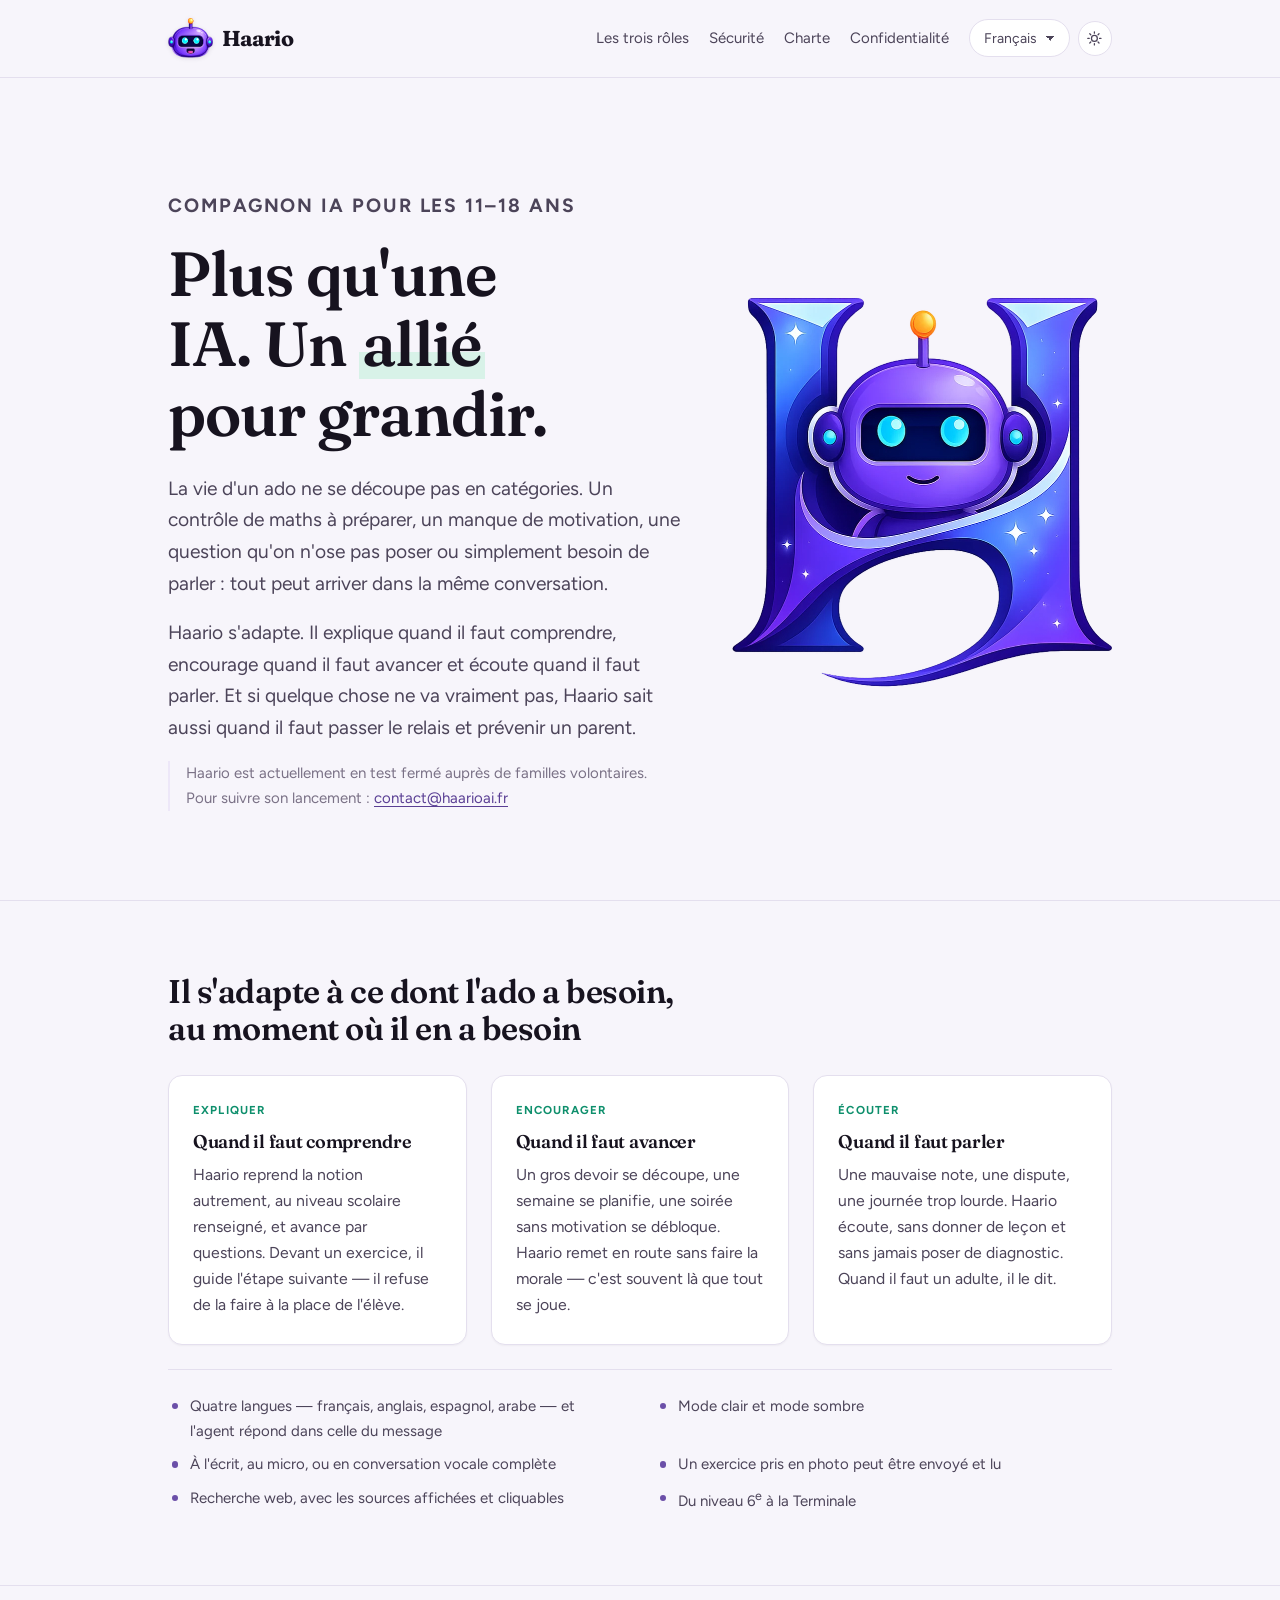
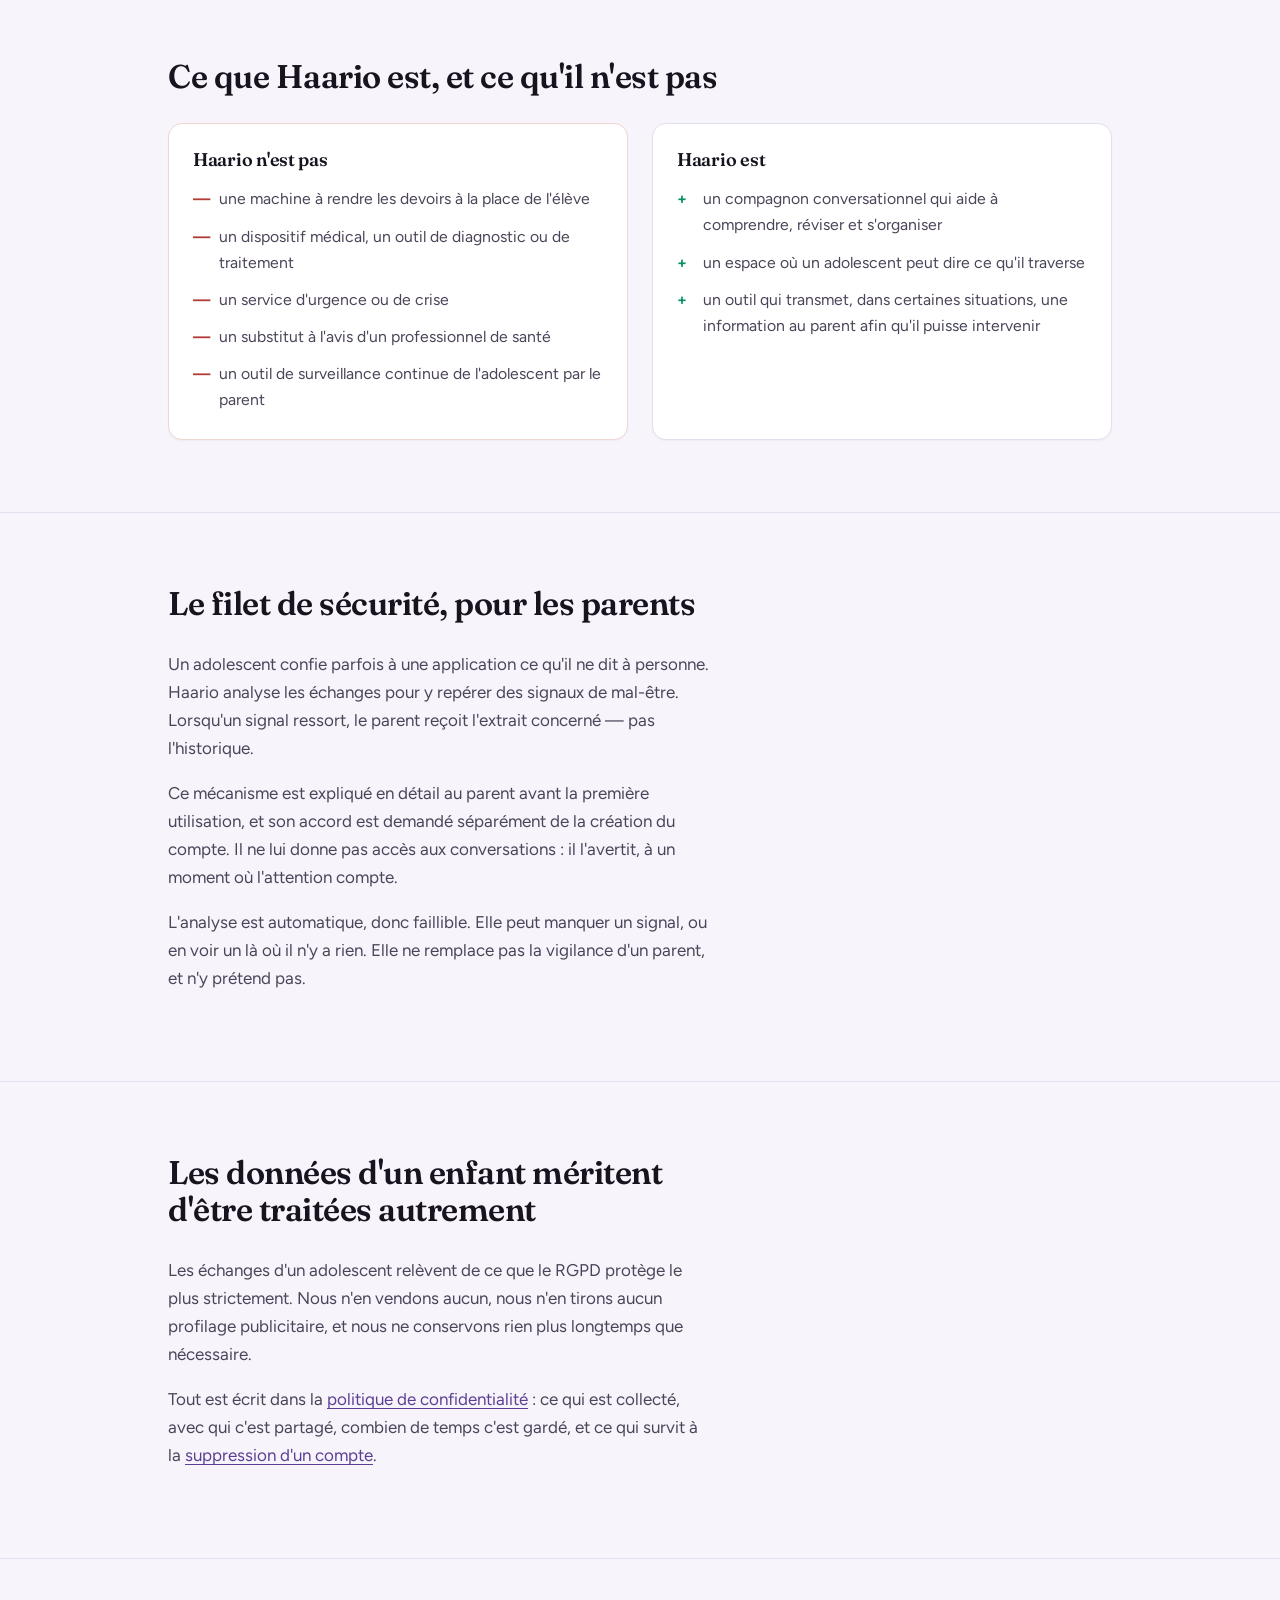
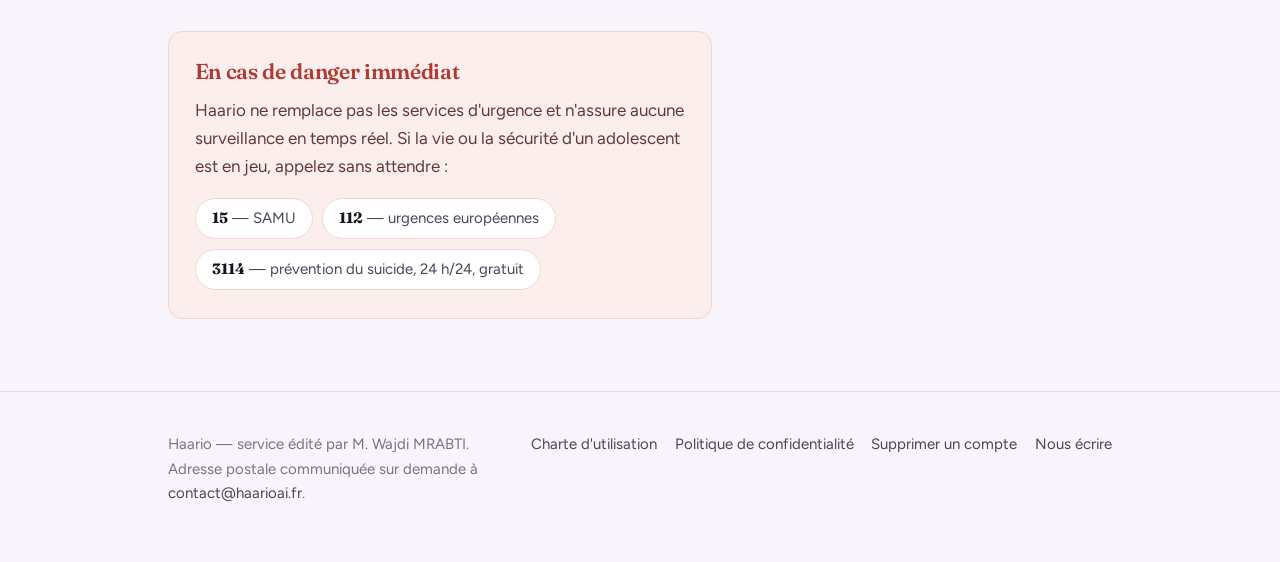
==== index.html @ c605cbdc "en-tete mobile : la marque et les reglages partagent une ligne A 320 px l'en-tete montait a 230 px d" ====
<!DOCTYPE html>
<html lang="fr" dir="ltr">
<head>
<meta charset="UTF-8">
<meta name="viewport" content="width=device-width, initial-scale=1">
<title>Haario — plus qu'une IA, un allié pour grandir</title>
<meta name="description" content="Haario est un compagnon IA pour les 11–18 ans. Il explique quand il faut comprendre, encourage quand il faut avancer, écoute quand il faut parler.">
<meta property="og:title" content="Haario — plus qu'une IA, un allié pour grandir">
<meta property="og:description" content="Compagnon IA pour les 11–18 ans. Il explique quand il faut comprendre, encourage quand il faut avancer, écoute quand il faut parler.">
<meta property="og:image" content="https://haarioai.com/images/haario-partage-1200x630.jpg">
<meta property="og:image:type" content="image/jpeg">
<meta property="og:image:width" content="1200">
<meta property="og:image:height" content="630">
<meta property="og:url" content="https://haarioai.com/">
<meta property="og:type" content="website">
<meta name="twitter:card" content="summary_large_image">
<meta name="theme-color" content="#F7F5FB" media="(prefers-color-scheme: light)">
<meta name="theme-color" content="#121019" media="(prefers-color-scheme: dark)">
<link rel="icon" href="/images/haario-tete-icone-64.png" sizes="64x64" type="image/png">
<link rel="icon" href="/images/haario-tete-icone-192.png" sizes="192x192" type="image/png">
<link rel="apple-touch-icon" href="/images/haario-tete-icone-180.png">
<link rel="preconnect" href="https://fonts.googleapis.com">
<link rel="preconnect" href="https://fonts.gstatic.com" crossorigin>
<link href="https://fonts.googleapis.com/css2?family=Fraunces:opsz,wght@9..144,400..700&family=Figtree:wght@400;500;700&family=Noto+Naskh+Arabic:wght@400;700&display=swap" rel="stylesheet">
<style>
/* Haario — feuille de style du site vitrine
   Thèmes clair / sombre, et sens de lecture LTR / RTL. */

:root {
  --encre:      #17131F;
  --encre-2:    #4C4459;
  --encre-3:    #7A7186;
  --violet:     #6B4FA8;
  --violet-sur: #5A3F94;
  --violet-pale:#EDE7F8;
  --menthe:     #0E8F6C;
  --menthe-pale:#D8F2E8;
  --brume:      #F7F5FB;
  --craie:      #FFFFFF;
  --alerte:     #B23A34;
  --alerte-pale:#FCEEEC;
  --alerte-bord:#F0D6D2;
  --alerte-texte:#5E3B38;
  --trait:      #E4DFEE;
  --ombre:      0 1px 2px rgba(23,19,31,.04);

  --mesure: 34rem;
  --large: 62rem;
  --r: 14px;

  color-scheme: light;
}

/* Le sombre s'applique soit par choix explicite, soit par réglage système
   tant que l'utilisateur n'a pas choisi le clair. */
:root[data-theme="sombre"] {
  --encre:      #EFEBF7;
  --encre-2:    #B6ADC8;
  --encre-3:    #8B819F;
  --violet:     #B79CE8;
  --violet-sur: #C9B4F2;
  --violet-pale:#2B2440;
  --menthe:     #4FD1A5;
  --menthe-pale:#1B3A31;
  --brume:      #121019;
  --craie:      #1B1726;
  --alerte:     #F0938B;
  --alerte-pale:#2E1E1D;
  --alerte-bord:#4A2E2C;
  --alerte-texte:#E8BDB8;
  --trait:      #2C2639;
  --ombre:      none;
  color-scheme: dark;
}

@media (prefers-color-scheme: dark) {
  :root:not([data-theme="clair"]):not([data-theme="sombre"]) {
    --encre:      #EFEBF7;
    --encre-2:    #B6ADC8;
    --encre-3:    #8B819F;
    --violet:     #B79CE8;
    --violet-sur: #C9B4F2;
    --violet-pale:#2B2440;
    --menthe:     #4FD1A5;
    --menthe-pale:#1B3A31;
    --brume:      #121019;
    --craie:      #1B1726;
    --alerte:     #F0938B;
    --alerte-pale:#2E1E1D;
    --alerte-bord:#4A2E2C;
    --alerte-texte:#E8BDB8;
    --trait:      #2C2639;
    --ombre:      none;
    color-scheme: dark;
  }
}

*, *::before, *::after { box-sizing: border-box; }
html { -webkit-text-size-adjust: 100%; }

body {
  margin: 0;
  background: var(--brume);
  color: var(--encre);
  font-family: "Figtree", system-ui, -apple-system, "Segoe UI", sans-serif;
  font-size: 1.0625rem;
  line-height: 1.65;
  font-synthesis-weight: none;
  transition: background-color .2s ease, color .2s ease;
}

/* L'arabe a besoin d'une famille qui le dessine correctement et d'un
   interlignage un peu plus généreux : les diacritiques manquent d'air. */
html[lang="ar"] body {
  font-family: "Noto Naskh Arabic", "Segoe UI", Tahoma, sans-serif;
  line-height: 1.9;
}
html[lang="ar"] h1, html[lang="ar"] h2, html[lang="ar"] h3, html[lang="ar"] .marque {
  font-family: "Noto Naskh Arabic", Georgia, serif;
  font-variation-settings: normal;
  letter-spacing: 0;
  line-height: 1.5;
}

h1, h2, h3 {
  font-family: "Fraunces", Georgia, "Times New Roman", serif;
  font-variation-settings: "SOFT" 20, "WONK" 1, "opsz" 40;
  font-weight: 600;
  line-height: 1.12;
  letter-spacing: -0.015em;
  color: var(--encre);
  text-wrap: balance;
}

a { color: var(--violet-sur); text-underline-offset: 3px; text-decoration-thickness: 1px; }
a:hover { color: var(--encre); }

:focus-visible { outline: 2.5px solid var(--violet); outline-offset: 3px; border-radius: 4px; }

/* ---------- ossature ---------- */

.enveloppe { width: 100%; max-width: var(--large); margin-inline: auto; padding-inline: 1.5rem; }
.colonne { max-width: var(--mesure); }

.saut-contenu { position: absolute; inset-inline-start: -9999px; background: var(--craie); padding: .75rem 1rem; border-radius: 8px; }
.saut-contenu:focus { inset-inline-start: 1rem; top: 1rem; z-index: 50; }

/* ---------- en-tête ---------- */

.tete { padding-block: 1.15rem; border-bottom: 1px solid var(--trait); background: var(--brume); }
.tete .enveloppe { display: flex; align-items: center; justify-content: space-between; gap: 1rem; flex-wrap: wrap; }

.marque {
  font-family: "Fraunces", serif;
  font-variation-settings: "SOFT" 40, "WONK" 1, "opsz" 20;
  font-weight: 700; font-size: 1.35rem; letter-spacing: -0.02em;
  color: var(--encre); text-decoration: none;
  display: inline-flex; align-items: baseline; gap: .45rem;
}
.marque { gap: .55rem; align-items: center; }
.marque img {
  /* Le fichier est recadré au ras du dessin : la hauteur déclarée ici est
     donc celle du robot réellement visible, plus celle d'une boîte à moitié
     vide. Le rapport n'est plus carré, la largeur suit les attributs. */
  height: 2.5rem; width: auto;
  display: block; flex: none;
  /* Le robot est dessine sur fond clair : en mode sombre, un halo tres
     leger l'empeche de flotter dans le vide. */
  filter: drop-shadow(0 1px 2px rgba(23,19,31,.12));
}
:root[data-theme="sombre"] .marque img { filter: drop-shadow(0 0 6px rgba(183,156,232,.35)); }
@media (prefers-color-scheme: dark) {
  :root:not([data-theme="clair"]):not([data-theme="sombre"]) .marque img {
    filter: drop-shadow(0 0 6px rgba(183,156,232,.35));
  }
}

.barre { display: flex; align-items: center; gap: 1.25rem; flex-wrap: wrap; }
.nav { display: flex; gap: 1.25rem; font-size: .9375rem; flex-wrap: wrap; }
.nav a { color: var(--encre-2); text-decoration: none; }
.nav a:hover, .nav a[aria-current="page"] { color: var(--violet-sur); text-decoration: underline; }

/* Sur petit écran, l'en-tête empilait trois blocs et montait à 230 px de
   haut : la marque, puis la navigation repliée sur trois lignes, puis les
   réglages. On passe en grille — la marque et les réglages partagent la
   première ligne, la navigation prend la seconde.
   `display: contents` fait remonter .nav et .reglages dans cette grille ;
   .barre n'a aucune sémantique propre, rien ne se perd.
   Les réglages restent visibles : ce sont des réglages, pas du décor. */
@media (max-width: 40rem) {
  .tete .enveloppe {
    display: grid;
    grid-template-columns: auto auto;
    align-items: center;
    row-gap: .8rem; column-gap: 1rem;
  }
  .barre { display: contents; }
  .marque   { grid-column: 1; grid-row: 1; }
  .reglages { grid-column: 2; grid-row: 1; justify-self: end; }
  .nav      { grid-column: 1 / -1; grid-row: 2; gap: .35rem 1rem; font-size: .875rem; }
}

/* ---------- réglages : langue et thème ---------- */

.reglages { display: flex; align-items: center; gap: .5rem; }

.choix-langue {
  font: inherit; font-size: .875rem;
  color: var(--encre-2); background: var(--craie);
  border: 1px solid var(--trait); border-radius: 999px;
  padding: .4rem 2rem .4rem .85rem;
  appearance: none; cursor: pointer;
  background-image: linear-gradient(45deg, transparent 50%, currentColor 50%),
                    linear-gradient(135deg, currentColor 50%, transparent 50%);
  background-position: right 1.1rem center, right .85rem center;
  background-size: .3rem .3rem, .3rem .3rem;
  background-repeat: no-repeat;
}
[dir="rtl"] .choix-langue {
  padding: .4rem .85rem .4rem 2rem;
  background-position: left 0.85rem center, left 1.1rem center;
}
.choix-langue:hover { color: var(--encre); border-color: var(--violet); }

.bouton-theme {
  width: 2.15rem; height: 2.15rem;
  display: grid; place-items: center;
  background: var(--craie); color: var(--encre-2);
  border: 1px solid var(--trait); border-radius: 999px;
  cursor: pointer; padding: 0;
}
.bouton-theme:hover { color: var(--violet-sur); border-color: var(--violet); }
.bouton-theme svg { width: 1.05rem; height: 1.05rem; display: block; }
.bouton-theme .lune { display: none; }
:root[data-theme="sombre"] .bouton-theme .lune { display: block; }
:root[data-theme="sombre"] .bouton-theme .soleil { display: none; }
@media (prefers-color-scheme: dark) {
  :root:not([data-theme="clair"]):not([data-theme="sombre"]) .bouton-theme .lune { display: block; }
  :root:not([data-theme="clair"]):not([data-theme="sombre"]) .bouton-theme .soleil { display: none; }
}

/* ---------- hero ---------- */

.hero { padding-block: clamp(3.5rem, 11vw, 7rem) clamp(2.5rem, 7vw, 4.5rem); }
.hero .enveloppe { display: grid; gap: 2rem; align-items: center; }
@media (min-width: 58rem) {
  .hero .enveloppe { grid-template-columns: minmax(0, 1.15fr) minmax(0, .85fr); gap: 3rem; }
}
.hero-visuel { justify-self: center; }
.hero-visuel img {
  display: block;
  width: 100%; max-width: 22rem; height: auto;
}
/* La colonne de texte fait quatre paragraphes, le visuel une seule image :
   plafonné à 22 rem, le logo flottait au milieu d'une bande vide. Sur grand
   écran il occupe toute sa colonne, et le vide restant se referme.
   (Après la règle ci-dessus : à spécificité égale, c'est l'ordre qui tranche.) */
@media (min-width: 58rem) {
  .hero-visuel img { max-width: none; }
}
@media (prefers-reduced-motion: no-preference) {
  .hero-visuel img {
    opacity: 0;
    animation: monte .9s cubic-bezier(.22,.7,.3,1) .45s forwards,
               flotte 7s ease-in-out 1.4s infinite;
  }
}
/* Un mouvement lent et de faible amplitude : il rend la mascotte vivante
   sans attirer l'oeil pendant la lecture. */
@keyframes flotte {
  0%, 100% { transform: translateY(0); }
  50%      { transform: translateY(-.55rem); }
}
.hero h1 { font-size: clamp(2.1rem, 6.2vw, 3.9rem); margin: 0 0 1.5rem; max-width: 18ch; }
.hero h1 .mot { display: inline-block; }
.hero .souligne { background-image: linear-gradient(transparent 62%, var(--menthe-pale) 62%); padding-inline: .06em; }
.hero p { font-size: clamp(1.0625rem, 2.1vw, 1.2rem); color: var(--encre-2); max-width: 48ch; margin: 0 0 1.1rem; }

.eyebrow {
  font-family: "Figtree", sans-serif;
  font-size: .75rem; font-weight: 700; letter-spacing: .1em;
  text-transform: uppercase; color: var(--menthe); margin: 0 0 1.25rem;
}

@media (prefers-reduced-motion: no-preference) {
  .hero h1 .mot { opacity: 0; transform: translateY(.4em); animation: monte .7s cubic-bezier(.22,.7,.3,1) forwards; }
  .hero p, .hero .eyebrow { opacity: 0; animation: monte .7s cubic-bezier(.22,.7,.3,1) forwards; }
  .hero .eyebrow { animation-delay: .05s; }
}
@keyframes monte { to { opacity: 1; transform: none; } }

.rappel {
  margin-top: 2.25rem;
  font-size: .9375rem !important;
  color: var(--encre-3) !important;
  border-inline-start: 2px solid var(--violet-pale);
  padding-inline-start: 1rem;
  max-width: 46ch;
}

/* ---------- sections ---------- */

.section { padding-block: clamp(2.75rem, 7vw, 4.5rem); border-top: 1px solid var(--trait); }
.section > .enveloppe > h2 { font-size: clamp(1.5rem, 3.4vw, 2.05rem); margin: 0 0 1.75rem; max-width: 26ch; }
.section p { color: var(--encre-2); }

/* les trois rôles : ils coexistent, donc ils sont côte à côte */
.trois { display: grid; gap: 1.25rem; grid-template-columns: 1fr; }
@media (min-width: 40rem) { .trois { grid-template-columns: 1fr 1fr; } }
@media (min-width: 60rem) { .trois { grid-template-columns: repeat(3, 1fr); gap: 1.5rem; } }

.pan { background: var(--craie); border: 1px solid var(--trait); border-radius: var(--r); padding: 1.6rem 1.5rem; box-shadow: var(--ombre); }
.pan .role { font-size: .72rem; font-weight: 700; letter-spacing: .1em; text-transform: uppercase; color: var(--menthe); margin: 0 0 .7rem; }
.pan h3 { font-size: 1.15rem; margin: 0 0 .6rem; }
.pan p { margin: 0; font-size: .9875rem; color: var(--encre-2); }

.fil { margin-top: 1.5rem; padding-top: 1.5rem; border-top: 1px solid var(--trait); }
.fil ul { margin: 0; padding: 0; list-style: none; display: grid; gap: .55rem; }
@media (min-width: 46rem) { .fil ul { grid-template-columns: 1fr 1fr; gap: .55rem 2rem; } }
.fil li { position: relative; padding-inline-start: 1.4rem; color: var(--encre-2); font-size: .9375rem; }
.fil li::before { content: ""; position: absolute; inset-inline-start: .25rem; top: .62em; width: .4rem; height: .4rem; border-radius: 50%; background: var(--violet); }

.deux-versants { display: grid; gap: 1.25rem; grid-template-columns: 1fr; }
@media (min-width: 46rem) { .deux-versants { grid-template-columns: 1fr 1fr; gap: 1.5rem; } }

.versant { background: var(--craie); border: 1px solid var(--trait); border-radius: var(--r); padding: 1.6rem 1.5rem; box-shadow: var(--ombre); }
.versant h3 { font-size: 1.15rem; margin: 0 0 1rem; }
.versant ul { margin: 0; padding: 0; list-style: none; }
.versant li { position: relative; padding-inline-start: 1.6rem; margin-bottom: .7rem; color: var(--encre-2); font-size: .9875rem; }
.versant li:last-child { margin-bottom: 0; }
.versant li::before { position: absolute; inset-inline-start: 0; top: 0; font-weight: 700; }
.versant--non { border-color: var(--alerte-bord); }
.versant--non li::before { content: "—"; color: var(--alerte); }
.versant--oui li::before { content: "+"; color: var(--menthe); }

/* ---------- urgence ---------- */

.urgence { background: var(--alerte-pale); border: 1px solid var(--alerte-bord); border-radius: var(--r); padding: 1.75rem 1.6rem; }
.urgence h2 { font-size: 1.35rem; margin: 0 0 .75rem; color: var(--alerte); }
.urgence p { margin: 0 0 1.1rem; color: var(--alerte-texte); }
.numeros { display: flex; flex-wrap: wrap; gap: .6rem; margin: 0; padding: 0; list-style: none; }
.numeros li { background: var(--craie); border: 1px solid var(--alerte-bord); border-radius: 999px; padding: .45rem 1rem; font-size: .9375rem; color: var(--encre-2); }
.numeros strong { font-family: "Fraunces", serif; font-variation-settings: "SOFT" 0, "WONK" 0; color: var(--encre); }

/* ---------- pages de contenu ---------- */

.doc { padding-block: clamp(2.5rem, 6vw, 4rem) 4rem; }
.doc .colonne { max-width: 40rem; }
.doc h1 { font-size: clamp(1.9rem, 5vw, 2.9rem); margin: 0 0 .5rem; }
.doc .maj { color: var(--encre-3); font-size: .9375rem; margin: 0 0 2.5rem; }
.doc h2 { font-size: 1.3rem; margin: 2.75rem 0 .85rem; padding-top: 1.5rem; border-top: 1px solid var(--trait); }
.doc h2:first-of-type { border-top: none; padding-top: 0; }
.doc h3 { font-size: 1.05rem; margin: 1.75rem 0 .5rem; }
.doc p, .doc li { color: var(--encre-2); }
.doc ul, .doc ol { padding-inline-start: 1.2rem; }
.doc li { margin-bottom: .45rem; }
.doc strong { color: var(--encre); font-weight: 700; }
.doc em { color: var(--encre-3); }

.doc blockquote { margin: 1.5rem 0; padding-inline-start: 1.15rem; border-inline-start: 3px solid var(--violet-pale); }
.doc blockquote p { font-size: .9375rem; }

.tableau { overflow-x: auto; margin: 1.5rem 0; }
.doc table { border-collapse: collapse; width: 100%; font-size: .9375rem; background: var(--craie); border: 1px solid var(--trait); border-radius: var(--r); overflow: hidden; }
.doc th, .doc td { text-align: start; padding: .7rem .85rem; border-bottom: 1px solid var(--trait); vertical-align: top; }
.doc th { background: var(--violet-pale); font-weight: 700; font-size: .8125rem; color: var(--encre); }
.doc tr:last-child td { border-bottom: none; }

.encart { background: var(--craie); border: 1px solid var(--trait); border-inline-start: 3px solid var(--violet); border-radius: var(--r); padding: 1.25rem 1.4rem; margin: 1.75rem 0; }
.encart p:first-child { margin-top: 0; }
.encart p:last-child { margin-bottom: 0; }
.encart--attention { border-inline-start-color: var(--alerte); background: var(--alerte-pale); border-color: var(--alerte-bord); }
.encart--attention p { color: var(--alerte-texte); }

.etape-mode { background: var(--craie); border: 1px solid var(--trait); border-radius: var(--r); padding: 1.25rem 1.4rem; margin: 1.25rem 0; }
.etape-mode ol, .etape-mode ul { margin: 0; }
.etape-mode p:first-child { margin-top: 0; }
.etape-mode p:last-child { margin-bottom: 0; }

/* Bandeau des pages juridiques : la version française fait foi. */
.bandeau-langue {
  background: var(--violet-pale); border: 1px solid var(--trait);
  border-radius: var(--r); padding: .9rem 1.15rem; margin: 0 0 2rem;
  font-size: .9rem; color: var(--encre-2);
}

/* ---------- pied ---------- */

.pied { border-top: 1px solid var(--trait); padding-block: 2.5rem 3.5rem; font-size: .9375rem; color: var(--encre-3); }
.pied .enveloppe { display: grid; gap: 1.75rem; }
@media (min-width: 46rem) { .pied .enveloppe { grid-template-columns: 1fr auto; align-items: start; } }
.pied nav { display: flex; flex-wrap: wrap; gap: 1.1rem; }
.pied a { color: var(--encre-2); text-decoration: none; }
.pied a:hover { color: var(--violet-sur); text-decoration: underline; }
.pied .mentions { max-width: 42ch; margin: 0; }

</style>
<script>
// Appliqué avant le rendu : sans ça, une page sombre s'affiche blanche
// pendant un instant, ce qui pique les yeux le soir.
(function () {
  try {
    var d = document.documentElement;
    var t = localStorage.getItem('haario-theme');
    if (t) d.setAttribute('data-theme', t);
    var l = localStorage.getItem('haario-langue');
    if (l) { d.lang = l; d.dir = (l === 'ar' ? 'rtl' : 'ltr'); }
  } catch (e) {}
})();
</script>
</head>
<body>

<a class="saut-contenu" href="#contenu" data-i18n="saut">Aller au contenu</a>

<header class="tete">
  <div class="enveloppe">
    <a class="marque" href="/"><img src="/images/haario-tete-marque.png" alt="" width="135" height="120" decoding="async"><span>Haario</span></a>
    <div class="barre">
      <nav class="nav" aria-label="Principale">
        <a href="#roles" data-i18n="nav.roles">Les trois rôles</a>
        <a href="#securite" data-i18n="nav.securite">Sécurité</a>
        <a href="/charte" data-i18n="nav.charte">Charte</a>
        <a href="/confidentialite" data-i18n="nav.conf">Confidentialité</a>
      </nav>
      <div class="reglages">
        <select class="choix-langue" id="langue" data-i18n-aria="a11y.langue" aria-label="Choisir la langue">
          <option value="fr">Français</option>
          <option value="en">English</option>
          <option value="es">Español</option>
          <option value="ar">العربية</option>
        </select>
        <button class="bouton-theme" id="theme" type="button" data-i18n-aria="a11y.theme" aria-label="Changer de thème">
          <svg class="soleil" viewBox="0 0 24 24" fill="none" stroke="currentColor" stroke-width="1.8" stroke-linecap="round" aria-hidden="true"><circle cx="12" cy="12" r="4.2"/><path d="M12 2.6v2M12 19.4v2M2.6 12h2M19.4 12h2M5.4 5.4l1.4 1.4M17.2 17.2l1.4 1.4M18.6 5.4l-1.4 1.4M6.8 17.2l-1.4 1.4"/></svg>
          <svg class="lune" viewBox="0 0 24 24" fill="none" stroke="currentColor" stroke-width="1.8" stroke-linecap="round" stroke-linejoin="round" aria-hidden="true"><path d="M20 14.5A8.2 8.2 0 0 1 9.5 4a8.3 8.3 0 1 0 10.5 10.5z"/></svg>
        </button>
      </div>
    </div>
  </div>
</header>

<main id="contenu">

  <section class="hero">
    <div class="enveloppe">
      <div class="hero-texte">
      <p class="eyebrow" data-i18n="hero.eyebrow">Compagnon IA pour les 11–18 ans</p>
      <h1 id="titre-hero" data-i18n="hero.titre">Plus qu'une IA. Un allié pour grandir.</h1>
      <p data-i18n="hero.p1">La vie d'un ado ne se découpe pas en catégories. Un contrôle de maths à préparer, un manque de motivation, une question qu'on n'ose pas poser ou simplement besoin de parler : tout peut arriver dans la même conversation.</p>
      <p data-i18n="hero.p2">Haario s'adapte. Il explique quand il faut comprendre, encourage quand il faut avancer et écoute quand il faut parler. Et si quelque chose ne va vraiment pas, Haario sait aussi quand il faut passer le relais et prévenir un parent.</p>
      <p class="rappel" data-i18n="hero.test">Haario est actuellement en test fermé auprès de familles volontaires. Pour suivre son lancement : <a href="mailto:contact@haarioai.fr">contact@haarioai.fr</a></p>
      </div>
      <div class="hero-visuel">
        <img src="/images/haario-logo-hero.webp" width="762" height="847"
             alt="Le logo de Haario : un H étoilé dans lequel apparaît un petit robot violet."
             fetchpriority="high" decoding="async">
      </div>
    </div>
  </section>

  <section class="section" id="roles" aria-labelledby="t-roles">
    <div class="enveloppe">
      <h2 id="t-roles" data-i18n="roles.titre">Il s'adapte à ce dont l'ado a besoin, au moment où il en a besoin</h2>
      <div class="trois">
        <div class="pan">
          <p class="role" data-i18n="roles.a.role">Expliquer</p>
          <h3 data-i18n="roles.a.h">Quand il faut comprendre</h3>
          <p data-i18n="roles.a.p">Haario reprend la notion autrement, au niveau scolaire renseigné, et avance par questions. Devant un exercice, il guide l'étape suivante — il refuse de la faire à la place de l'élève.</p>
        </div>
        <div class="pan">
          <p class="role" data-i18n="roles.b.role">Encourager</p>
          <h3 data-i18n="roles.b.h">Quand il faut avancer</h3>
          <p data-i18n="roles.b.p">Un gros devoir se découpe, une semaine se planifie, une soirée sans motivation se débloque. Haario remet en route sans faire la morale — c'est souvent là que tout se joue.</p>
        </div>
        <div class="pan">
          <p class="role" data-i18n="roles.c.role">Écouter</p>
          <h3 data-i18n="roles.c.h">Quand il faut parler</h3>
          <p data-i18n="roles.c.p">Une mauvaise note, une dispute, une journée trop lourde. Haario écoute, sans donner de leçon et sans jamais poser de diagnostic. Quand il faut un adulte, il le dit.</p>
        </div>
      </div>
      <div class="fil">
        <ul>
          <li data-i18n="fil.1">Quatre langues — français, anglais, espagnol, arabe — et l'agent répond dans celle du message</li>
          <li data-i18n="fil.2">Mode clair et mode sombre</li>
          <li data-i18n="fil.3">À l'écrit, au micro, ou en conversation vocale complète</li>
          <li data-i18n="fil.4">Un exercice pris en photo peut être envoyé et lu</li>
          <li data-i18n="fil.5">Recherche web, avec les sources affichées et cliquables</li>
          <li data-i18n="fil.6">Du niveau 6<sup>e</sup> à la Terminale</li>
        </ul>
      </div>
    </div>
  </section>

  <section class="section" aria-labelledby="t-cadre">
    <div class="enveloppe">
      <h2 id="t-cadre" data-i18n="cadre.titre">Ce que Haario est, et ce qu'il n'est pas</h2>
      <div class="deux-versants">
        <div class="versant versant--non">
          <h3 data-i18n="cadre.non.h">Haario n'est pas</h3>
          <ul>
            <li data-i18n="cadre.non.1">une machine à rendre les devoirs à la place de l'élève</li>
            <li data-i18n="cadre.non.2">un dispositif médical, un outil de diagnostic ou de traitement</li>
            <li data-i18n="cadre.non.3">un service d'urgence ou de crise</li>
            <li data-i18n="cadre.non.4">un substitut à l'avis d'un professionnel de santé</li>
            <li data-i18n="cadre.non.5">un outil de surveillance continue de l'adolescent par le parent</li>
          </ul>
        </div>
        <div class="versant versant--oui">
          <h3 data-i18n="cadre.oui.h">Haario est</h3>
          <ul>
            <li data-i18n="cadre.oui.1">un compagnon conversationnel qui aide à comprendre, réviser et s'organiser</li>
            <li data-i18n="cadre.oui.2">un espace où un adolescent peut dire ce qu'il traverse</li>
            <li data-i18n="cadre.oui.3">un outil qui transmet, dans certaines situations, une information au parent afin qu'il puisse intervenir</li>
          </ul>
        </div>
      </div>
    </div>
  </section>

  <section class="section" id="securite" aria-labelledby="t-securite">
    <div class="enveloppe">
      <h2 id="t-securite" data-i18n="secu.titre">Le filet de sécurité, pour les parents</h2>
      <div class="colonne">
        <p data-i18n="secu.p1">Un adolescent confie parfois à une application ce qu'il ne dit à personne. Haario analyse les échanges pour y repérer des signaux de mal-être. Lorsqu'un signal ressort, le parent reçoit l'extrait concerné — pas l'historique.</p>
        <p data-i18n="secu.p2">Ce mécanisme est expliqué en détail au parent avant la première utilisation, et son accord est demandé séparément de la création du compte. Il ne lui donne pas accès aux conversations : il l'avertit, à un moment où l'attention compte.</p>
        <p data-i18n="secu.p3">L'analyse est automatique, donc faillible. Elle peut manquer un signal, ou en voir un là où il n'y a rien. Elle ne remplace pas la vigilance d'un parent, et n'y prétend pas.</p>
      </div>
    </div>
  </section>

  <section class="section" aria-labelledby="t-donnees">
    <div class="enveloppe">
      <h2 id="t-donnees" data-i18n="data.titre">Les données d'un enfant méritent d'être traitées autrement</h2>
      <div class="colonne">
        <p data-i18n="data.p1">Les échanges d'un adolescent relèvent de ce que le RGPD protège le plus strictement. Nous n'en vendons aucun, nous n'en tirons aucun profilage publicitaire, et nous ne conservons rien plus longtemps que nécessaire.</p>
        <p data-i18n="data.p2">Tout est écrit dans la <a href="/confidentialite">politique de confidentialité</a> : ce qui est collecté, avec qui c'est partagé, combien de temps c'est gardé, et ce qui survit à la <a href="/suppression-de-compte">suppression d'un compte</a>.</p>
      </div>
    </div>
  </section>

  <section class="section" aria-labelledby="t-urgence">
    <div class="enveloppe">
      <div class="urgence colonne">
        <h2 id="t-urgence" data-i18n="urg.titre">En cas de danger immédiat</h2>
        <p data-i18n="urg.p">Haario ne remplace pas les services d'urgence et n'assure aucune surveillance en temps réel. Si la vie ou la sécurité d'un adolescent est en jeu, appelez sans attendre :</p>
        <ul class="numeros">
          <li data-i18n="urg.1"><strong>15</strong> — SAMU</li>
          <li data-i18n="urg.2"><strong>112</strong> — urgences européennes</li>
          <li data-i18n="urg.3"><strong>3114</strong> — prévention du suicide, 24 h/24, gratuit</li>
        </ul>
      </div>
    </div>
  </section>

</main>

<footer class="pied">
  <div class="enveloppe">
    <p class="mentions" data-i18n="pied.mentions">Haario — service édité par M. Wajdi MRABTI. Adresse postale communiquée sur demande à <a href="mailto:contact@haarioai.fr">contact@haarioai.fr</a>.</p>
    <nav aria-label="Documents">
      <a href="/charte" data-i18n="pied.charte">Charte d'utilisation</a>
      <a href="/confidentialite" data-i18n="pied.conf">Politique de confidentialité</a>
      <a href="/suppression-de-compte" data-i18n="pied.supp">Supprimer un compte</a>
      <a href="mailto:contact@haarioai.fr" data-i18n="pied.contact">Nous écrire</a>
    </nav>
  </div>
</footer>

<script>
var TRADUCTIONS = {
  en: {
    "saut": "Skip to content",
    "titre.page": "Haario — more than an AI, an ally for growing up",
    "nav.roles": "The three roles", "nav.securite": "Safety", "nav.charte": "Terms", "nav.conf": "Privacy",
    "a11y.langue": "Choose language", "a11y.theme": "Switch theme",
    "hero.eyebrow": "AI companion for ages 11–18",
    "hero.titre": "More than an AI. An ally for growing up.",
    "hero.p1": "A teenager's life doesn't split into neat categories. A maths test to prepare for, motivation that won't come, a question they don't dare ask, or simply the need to talk: it can all land in the same conversation.",
    "hero.p2": "Haario adapts. It explains when understanding is what's needed, encourages when it's time to move, and listens when talking is what matters. And if something is really wrong, Haario knows when to hand over and alert a parent.",
    "hero.test": "Haario is currently in closed testing with volunteer families. To follow the launch: <a href=\"mailto:contact@haarioai.fr\">contact@haarioai.fr</a>",
    "roles.titre": "It adapts to what the teenager needs, when they need it",
    "roles.a.role": "Explain", "roles.a.h": "When understanding is what's needed",
    "roles.a.p": "Haario takes the idea from another angle, at the school level on file, and moves forward through questions. Faced with an exercise, it guides the next step — it refuses to take it in the student's place.",
    "roles.b.role": "Encourage", "roles.b.h": "When it's time to move",
    "roles.b.p": "A big assignment gets broken down, a week gets planned, an evening with no motivation gets unstuck. Haario gets things moving without lecturing — that's often where everything is decided.",
    "roles.c.role": "Listen", "roles.c.h": "When talking is what matters",
    "roles.c.p": "A bad grade, an argument, a day that weighed too much. Haario listens, without lecturing and without ever making a diagnosis. When an adult is needed, it says so.",
    "fil.1": "Four languages — French, English, Spanish, Arabic — and the agent replies in the language of the message",
    "fil.2": "Light and dark mode",
    "fil.3": "By typing, by microphone, or in full voice conversation",
    "fil.4": "An exercise can be photographed, sent and read",
    "fil.5": "Web search, with sources shown and clickable",
    "fil.6": "From lower secondary through to the final year",
    "cadre.titre": "What Haario is, and what it is not",
    "cadre.non.h": "Haario is not",
    "cadre.non.1": "a machine for handing in homework in the student's place",
    "cadre.non.2": "a medical device, a diagnostic or treatment tool",
    "cadre.non.3": "an emergency or crisis service",
    "cadre.non.4": "a substitute for the advice of a health professional",
    "cadre.non.5": "a tool for continuous parental surveillance of the teenager",
    "cadre.oui.h": "Haario is",
    "cadre.oui.1": "a conversational companion that helps with understanding, revising and getting organised",
    "cadre.oui.2": "a space where a teenager can say what they are going through",
    "cadre.oui.3": "a tool that, in certain situations, passes information to the parent so they can step in",
    "secu.titre": "The safety net, for parents",
    "secu.p1": "A teenager sometimes tells an app what they tell no one else. Haario analyses the exchanges to spot signs of distress. When a sign stands out, the parent receives the relevant excerpt — not the history.",
    "secu.p2": "This mechanism is explained in full to the parent before first use, and their agreement is requested separately from creating the account. It does not give them access to the conversations: it warns them, at a moment when attention counts.",
    "secu.p3": "The analysis is automatic, and therefore fallible. It may miss a sign, or see one where there is nothing. It does not replace a parent's watchfulness, and does not claim to.",
    "data.titre": "A child's data deserves to be handled differently",
    "data.p1": "A teenager's exchanges fall under what the GDPR protects most strictly. We sell none of it, we draw no advertising profiling from it, and we keep nothing longer than necessary.",
    "data.p2": "Everything is set out in the <a href=\"/confidentialite\">privacy policy</a>: what is collected, who it is shared with, how long it is kept, and what survives <a href=\"/suppression-de-compte\">deleting an account</a>.",
    "urg.titre": "In case of immediate danger",
    "urg.p": "Haario does not replace emergency services and provides no real-time monitoring. If a teenager's life or safety is at stake, call without delay:",
    "urg.1": "<strong>15</strong> — SAMU (France)", "urg.2": "<strong>112</strong> — European emergency number",
    "urg.3": "<strong>3114</strong> — suicide prevention line, 24/7, free (France)",
    "pied.mentions": "Haario — service published by Mr Wajdi MRABTI. Postal address provided on request at <a href=\"mailto:contact@haarioai.fr\">contact@haarioai.fr</a>.",
    "pied.charte": "Terms of use", "pied.conf": "Privacy policy", "pied.supp": "Delete an account", "pied.contact": "Write to us"
  },
  es: {
    "saut": "Ir al contenido",
    "titre.page": "Haario — más que una IA, un aliado para crecer",
    "nav.roles": "Los tres papeles", "nav.securite": "Seguridad", "nav.charte": "Condiciones", "nav.conf": "Privacidad",
    "a11y.langue": "Elegir idioma", "a11y.theme": "Cambiar de tema",
    "hero.eyebrow": "Compañero IA para 11–18 años",
    "hero.titre": "Más que una IA. Un aliado para crecer.",
    "hero.p1": "La vida de un adolescente no se divide en categorías. Un examen de matemáticas que preparar, falta de motivación, una pregunta que no se atreve a hacer o simplemente ganas de hablar: todo puede caber en la misma conversación.",
    "hero.p2": "Haario se adapta. Explica cuando hay que entender, anima cuando hay que avanzar y escucha cuando hay que hablar. Y si algo va realmente mal, Haario sabe también cuándo dar el relevo y avisar a un padre o una madre.",
    "hero.test": "Haario está actualmente en prueba cerrada con familias voluntarias. Para seguir su lanzamiento: <a href=\"mailto:contact@haarioai.fr\">contact@haarioai.fr</a>",
    "roles.titre": "Se adapta a lo que el adolescente necesita, cuando lo necesita",
    "roles.a.role": "Explicar", "roles.a.h": "Cuando hay que entender",
    "roles.a.p": "Haario retoma la noción de otra manera, al nivel escolar indicado, y avanza mediante preguntas. Ante un ejercicio, guía el paso siguiente: se niega a darlo en lugar del alumno.",
    "roles.b.role": "Animar", "roles.b.h": "Cuando hay que avanzar",
    "roles.b.p": "Un trabajo grande se divide, una semana se planifica, una tarde sin motivación se desbloquea. Haario pone en marcha sin sermonear: ahí suele jugarse todo.",
    "roles.c.role": "Escuchar", "roles.c.h": "Cuando hay que hablar",
    "roles.c.p": "Una mala nota, una discusión, un día demasiado pesado. Haario escucha, sin dar lecciones y sin diagnosticar nunca. Cuando hace falta un adulto, lo dice.",
    "fil.1": "Cuatro idiomas — francés, inglés, español, árabe — y el agente responde en el del mensaje",
    "fil.2": "Modo claro y modo oscuro",
    "fil.3": "Por escrito, por micrófono o en conversación de voz completa",
    "fil.4": "Un ejercicio se puede fotografiar, enviar y leer",
    "fil.5": "Búsqueda web, con las fuentes visibles y accesibles",
    "fil.6": "Desde secundaria hasta el último curso",
    "cadre.titre": "Lo que Haario es, y lo que no es",
    "cadre.non.h": "Haario no es",
    "cadre.non.1": "una máquina para entregar los deberes en lugar del alumno",
    "cadre.non.2": "un producto sanitario, ni una herramienta de diagnóstico o tratamiento",
    "cadre.non.3": "un servicio de urgencias o de crisis",
    "cadre.non.4": "un sustituto del criterio de un profesional sanitario",
    "cadre.non.5": "una herramienta de vigilancia continua del adolescente por parte de los padres",
    "cadre.oui.h": "Haario es",
    "cadre.oui.1": "un compañero conversacional que ayuda a entender, repasar y organizarse",
    "cadre.oui.2": "un espacio donde un adolescente puede decir lo que está viviendo",
    "cadre.oui.3": "una herramienta que, en ciertas situaciones, transmite información al padre o la madre para que pueda intervenir",
    "secu.titre": "La red de seguridad, para los padres",
    "secu.p1": "Un adolescente confía a veces a una aplicación lo que no dice a nadie. Haario analiza los intercambios para detectar señales de malestar. Cuando una señal aparece, el padre o la madre recibe el fragmento concreto, no el historial.",
    "secu.p2": "Este mecanismo se explica en detalle antes del primer uso, y el consentimiento se pide por separado de la creación de la cuenta. No da acceso a las conversaciones: avisa, en un momento en que la atención cuenta.",
    "secu.p3": "El análisis es automático y por tanto falible. Puede pasar por alto una señal, o ver una donde no hay nada. No sustituye la vigilancia de un padre, ni pretende hacerlo.",
    "data.titre": "Los datos de un menor merecen otro trato",
    "data.p1": "Los intercambios de un adolescente entran en lo que el RGPD protege con más rigor. No vendemos ninguno, no hacemos perfilado publicitario y no conservamos nada más tiempo del necesario.",
    "data.p2": "Todo está escrito en la <a href=\"/confidentialite\">política de privacidad</a>: qué se recoge, con quién se comparte, cuánto tiempo se guarda y qué sobrevive a la <a href=\"/suppression-de-compte\">eliminación de una cuenta</a>.",
    "urg.titre": "En caso de peligro inmediato",
    "urg.p": "Haario no sustituye a los servicios de urgencia y no realiza ninguna vigilancia en tiempo real. Si la vida o la seguridad de un adolescente está en juego, llame sin esperar:",
    "urg.1": "<strong>15</strong> — SAMU (Francia)", "urg.2": "<strong>112</strong> — emergencias europeas",
    "urg.3": "<strong>3114</strong> — prevención del suicidio, 24 h, gratuito (Francia)",
    "pied.mentions": "Haario — servicio editado por D. Wajdi MRABTI. Dirección postal facilitada previa solicitud en <a href=\"mailto:contact@haarioai.fr\">contact@haarioai.fr</a>.",
    "pied.charte": "Condiciones de uso", "pied.conf": "Política de privacidad", "pied.supp": "Eliminar una cuenta", "pied.contact": "Escríbanos"
  },
  ar: {
    "saut": "الانتقال إلى المحتوى",
    "titre.page": "هاريو — أكثر من ذكاء اصطناعي، رفيق في طريق النمو",
    "nav.roles": "الأدوار الثلاثة", "nav.securite": "الأمان", "nav.charte": "شروط الاستخدام", "nav.conf": "الخصوصية",
    "a11y.langue": "اختيار اللغة", "a11y.theme": "تغيير المظهر",
    "hero.eyebrow": "رفيق ذكي للأعمار من 11 إلى 18 سنة",
    "hero.titre": "أكثر من ذكاء اصطناعي. رفيق في طريق النمو.",
    "hero.p1": "حياة المراهق لا تنقسم إلى خانات. اختبار رياضيات يجب التحضير له، حماس غائب، سؤال لا يجرؤ على طرحه، أو مجرد حاجة إلى الكلام: كل ذلك قد يأتي في محادثة واحدة.",
    "hero.p2": "هاريو يتكيّف. يشرح حين يلزم الفهم، ويشجّع حين يلزم التقدّم، ويصغي حين يلزم الكلام. وإذا كان هناك ما يستدعي القلق فعلاً، يعرف هاريو متى يسلّم الأمر ويُنبّه أحد الوالدين.",
    "hero.test": "هاريو حالياً في مرحلة اختبار مغلق مع عائلات متطوّعة. لمتابعة الإطلاق: <a href=\"mailto:contact@haarioai.fr\">contact@haarioai.fr</a>",
    "roles.titre": "يتكيّف مع ما يحتاجه المراهق، في الوقت الذي يحتاجه",
    "roles.a.role": "الشرح", "roles.a.h": "حين يلزم الفهم",
    "roles.a.p": "يعيد هاريو تقديم الفكرة بطريقة أخرى، وفق المستوى الدراسي المسجَّل، ويتقدّم عبر الأسئلة. أمام تمرين، يرشد إلى الخطوة التالية — ولا يقوم بها بدلاً من التلميذ.",
    "roles.b.role": "التشجيع", "roles.b.h": "حين يلزم التقدّم",
    "roles.b.p": "الواجب الكبير يُقسَّم، والأسبوع يُنظَّم، والمساء بلا حماس يُفتَح من جديد. يحرّك هاريو الأمور دون وعظ — وهنا غالباً ما يُحسم كل شيء.",
    "roles.c.role": "الإصغاء", "roles.c.h": "حين يلزم الكلام",
    "roles.c.p": "علامة سيئة، خلاف، يوم ثقيل أكثر من اللازم. يصغي هاريو دون إلقاء الدروس ودون أي تشخيص. وحين يلزم وجود شخص بالغ، يقول ذلك.",
    "fil.1": "أربع لغات — الفرنسية والإنجليزية والإسبانية والعربية — ويردّ الرفيق بلغة الرسالة",
    "fil.2": "مظهر فاتح ومظهر داكن",
    "fil.3": "بالكتابة، أو بالميكروفون، أو بمحادثة صوتية كاملة",
    "fil.4": "يمكن تصوير تمرين وإرساله ليُقرأ",
    "fil.5": "بحث على الويب، مع عرض المصادر وإمكانية فتحها",
    "fil.6": "من المرحلة الإعدادية حتى السنة النهائية",
    "cadre.titre": "ما هو هاريو، وما ليس هو",
    "cadre.non.h": "هاريو ليس",
    "cadre.non.1": "آلة لتسليم الواجبات بدلاً من التلميذ",
    "cadre.non.2": "جهازاً طبياً ولا أداة تشخيص أو علاج",
    "cadre.non.3": "خدمة طوارئ أو أزمات",
    "cadre.non.4": "بديلاً عن رأي مختصّ في الصحة",
    "cadre.non.5": "أداة مراقبة دائمة للمراهق من قِبل الوالدين",
    "cadre.oui.h": "هاريو هو",
    "cadre.oui.1": "رفيق محادثة يساعد على الفهم والمراجعة والتنظيم",
    "cadre.oui.2": "مساحة يستطيع فيها المراهق أن يقول ما يمرّ به",
    "cadre.oui.3": "أداة تنقل، في حالات معيّنة، معلومة إلى أحد الوالدين ليتمكّن من التدخّل",
    "secu.titre": "شبكة الأمان، من أجل الوالدين",
    "secu.p1": "قد يبوح المراهق لتطبيق بما لا يقوله لأحد. يحلّل هاريو المحادثات بحثاً عن إشارات ضيق. وحين تظهر إشارة، يتلقّى أحد الوالدين المقطع المعني — لا سجلّ المحادثات.",
    "secu.p2": "تُشرح هذه الآلية بالتفصيل للوالدين قبل أول استخدام، وتُطلب موافقتهم بشكل منفصل عن إنشاء الحساب. وهي لا تمنحهم الاطلاع على المحادثات: بل تنبّههم، في لحظة يكون فيها الانتباه مهماً.",
    "secu.p3": "التحليل آليّ، وبالتالي قابل للخطأ. قد تفوته إشارة، أو يرى إشارة حيث لا شيء. وهو لا يحلّ محلّ يقظة الوالدين، ولا يدّعي ذلك.",
    "data.titre": "بيانات الطفل تستحقّ معاملة مختلفة",
    "data.p1": "تندرج محادثات المراهق ضمن ما يحميه النظام الأوروبي لحماية البيانات بأشدّ صرامة. لا نبيع منها شيئاً، ولا نستخلص منها أيّ توصيف إعلاني، ولا نحتفظ بشيء أطول من اللازم.",
    "data.p2": "كل ذلك مكتوب في <a href=\"/confidentialite\">سياسة الخصوصية</a>: ما يُجمع، ومع من يُشارَك، وكم يُحفَظ، وما الذي يبقى بعد <a href=\"/suppression-de-compte\">حذف الحساب</a>.",
    "urg.titre": "في حالة خطر مباشر",
    "urg.p": "هاريو لا يحلّ محلّ خدمات الطوارئ ولا يوفّر أيّ مراقبة آنية. إذا كانت حياة مراهق أو سلامته في خطر، اتصلوا فوراً:",
    "urg.1": "<strong>15</strong> — الإسعاف في فرنسا", "urg.2": "<strong>112</strong> — رقم الطوارئ الأوروبي",
    "urg.3": "<strong>3114</strong> — الوقاية من الانتحار، 24/24، مجاني (فرنسا)",
    "pied.mentions": "هاريو — خدمة يصدرها السيد وجدي المرابطي. يُقدَّم العنوان البريدي عند الطلب على <a href=\"mailto:contact@haarioai.fr\">contact@haarioai.fr</a>.",
    "pied.charte": "شروط الاستخدام", "pied.conf": "سياسة الخصوصية", "pied.supp": "حذف حساب", "pied.contact": "راسلونا"
  }
};

(function () {
  var racine = document.documentElement;
  var selecteur = document.getElementById('langue');
  var bouton = document.getElementById('theme');

  // Le français est la version d'origine : elle vit dans le HTML, ce qui
  // garantit une page lisible même si ce script ne s'exécute pas.
  var ORIGINE = {};
  document.querySelectorAll('[data-i18n]').forEach(function (n) {
    ORIGINE[n.getAttribute('data-i18n')] = n.innerHTML;
  });
  var TITRE_FR = document.title;

  function appliquerLangue(code) {
    var dict = TRADUCTIONS[code];
    document.querySelectorAll('[data-i18n]').forEach(function (n) {
      var cle = n.getAttribute('data-i18n');
      var valeur = dict ? dict[cle] : ORIGINE[cle];
      if (valeur === undefined) valeur = ORIGINE[cle];   // repli sur le français
      if (valeur !== undefined) n.innerHTML = valeur;
    });
    document.querySelectorAll('[data-i18n-aria]').forEach(function (n) {
      var cle = n.getAttribute('data-i18n-aria');
      if (dict && dict[cle]) n.setAttribute('aria-label', dict[cle]);
    });
    document.title = (dict && dict['titre.page']) || TITRE_FR;
    racine.lang = code;
    racine.dir = (code === 'ar' ? 'rtl' : 'ltr');
    if (selecteur) selecteur.value = code;
    try { localStorage.setItem('haario-langue', code); } catch (e) {}
    ecrireTitre();
  }

  // Le titre s'écrit mot à mot, comme une réponse qui se construit.
  function ecrireTitre() {
    var h1 = document.getElementById('titre-hero');
    if (!h1) return;
    var accentues = { fr: 'allié', en: 'ally', es: 'aliado', ar: 'رفيق' };
    var vise = accentues[racine.lang] || '';
    var mots = h1.textContent.trim().split(/\s+/);
    var t = 120;
    h1.textContent = '';
    mots.forEach(function (mot, i) {
      var span = document.createElement('span');
      span.className = 'mot' + (mot.replace(/[.,]/g, '') === vise ? ' souligne' : '');
      span.textContent = mot;
      span.style.animationDelay = t + 'ms';
      h1.appendChild(span);
      h1.appendChild(document.createTextNode(' '));
      t += 40 + (i % 3) * 18;
    });
  }

  function appliquerTheme(t) {
    racine.setAttribute('data-theme', t);
    try { localStorage.setItem('haario-theme', t); } catch (e) {}
  }

  // Départ : ce qui a été choisi, sinon la langue du navigateur, sinon le français.
  var langueDepart = racine.lang;
  try { langueDepart = localStorage.getItem('haario-langue') || langueDepart; } catch (e) {}
  if (!TRADUCTIONS[langueDepart] && langueDepart !== 'fr') {
    var nav = (navigator.language || 'fr').slice(0, 2);
    langueDepart = TRADUCTIONS[nav] ? nav : 'fr';
  }
  appliquerLangue(langueDepart);

  if (selecteur) selecteur.addEventListener('change', function () { appliquerLangue(this.value); });

  if (bouton) bouton.addEventListener('click', function () {
    var actuel = racine.getAttribute('data-theme');
    if (!actuel) {
      var sombreSysteme = window.matchMedia('(prefers-color-scheme: dark)').matches;
      actuel = sombreSysteme ? 'sombre' : 'clair';
    }
    appliquerTheme(actuel === 'sombre' ? 'clair' : 'sombre');
  });
})();
</script>

</body>
</html>
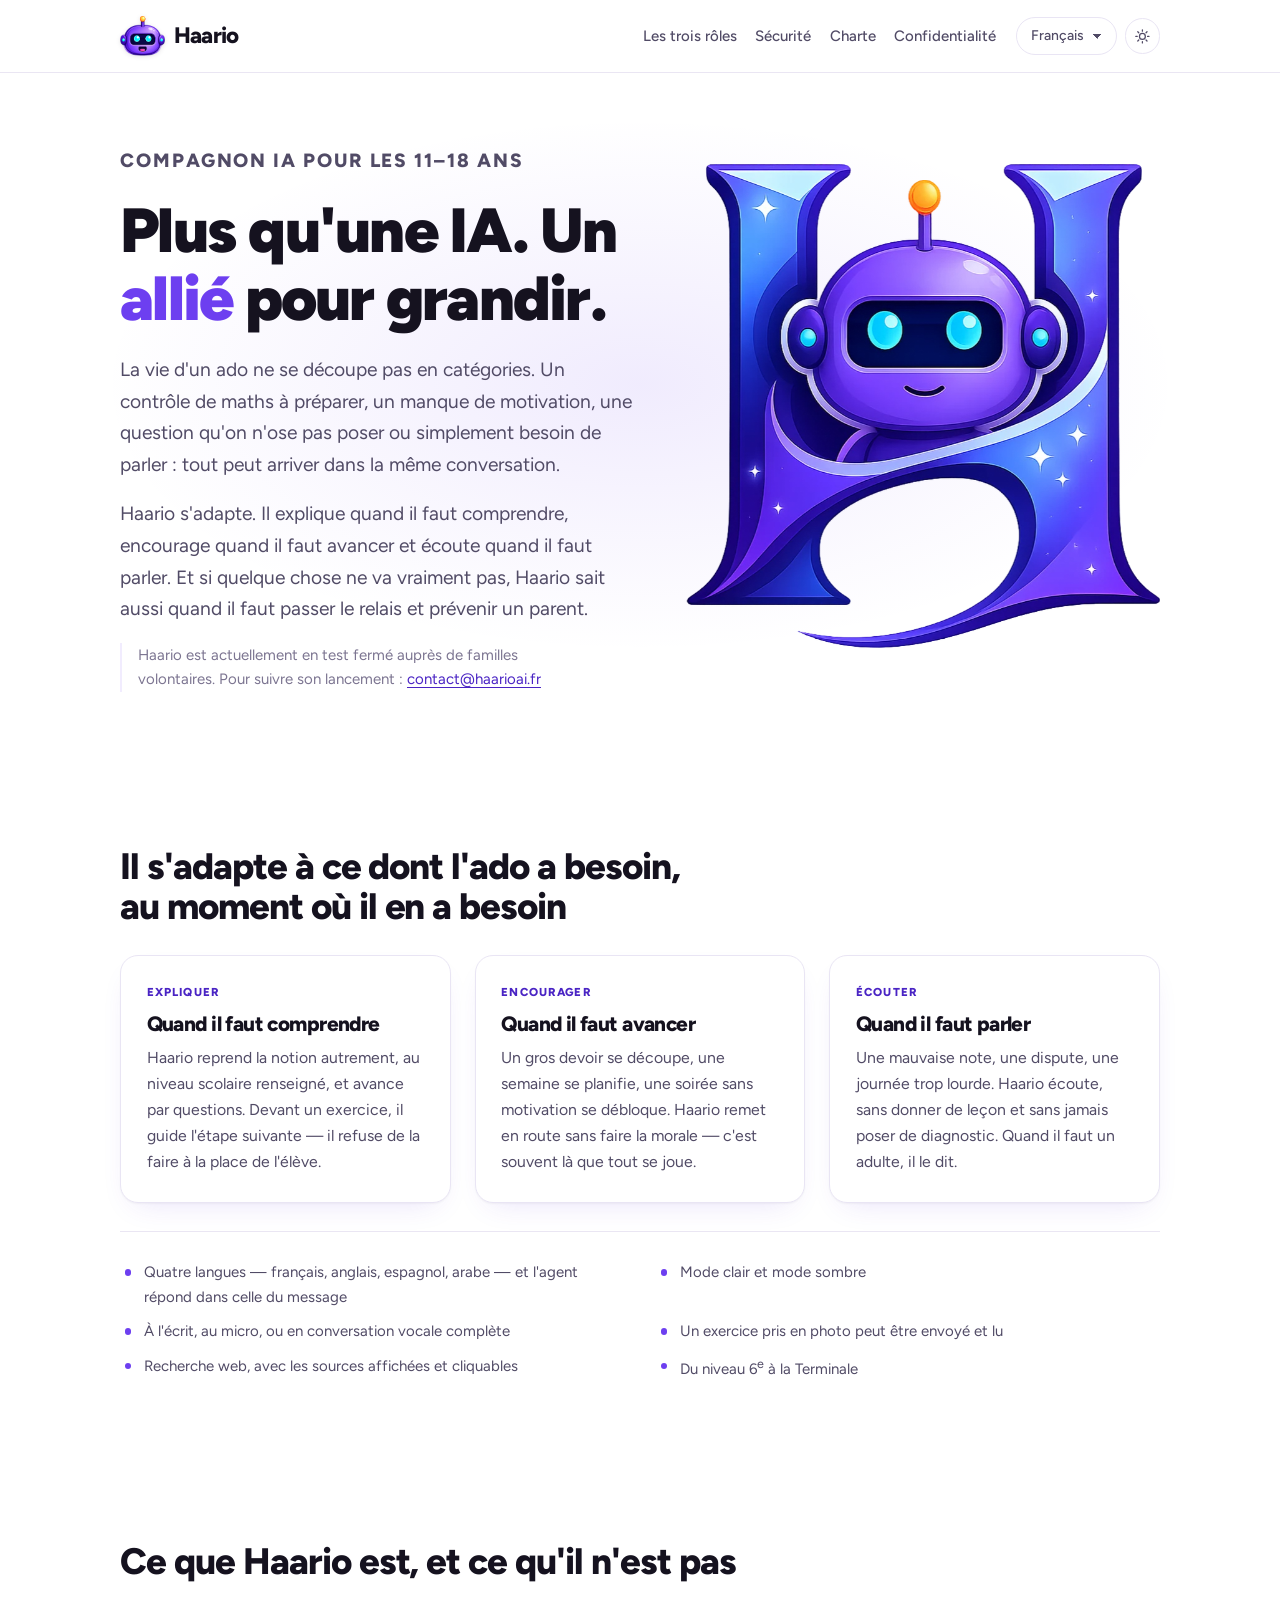
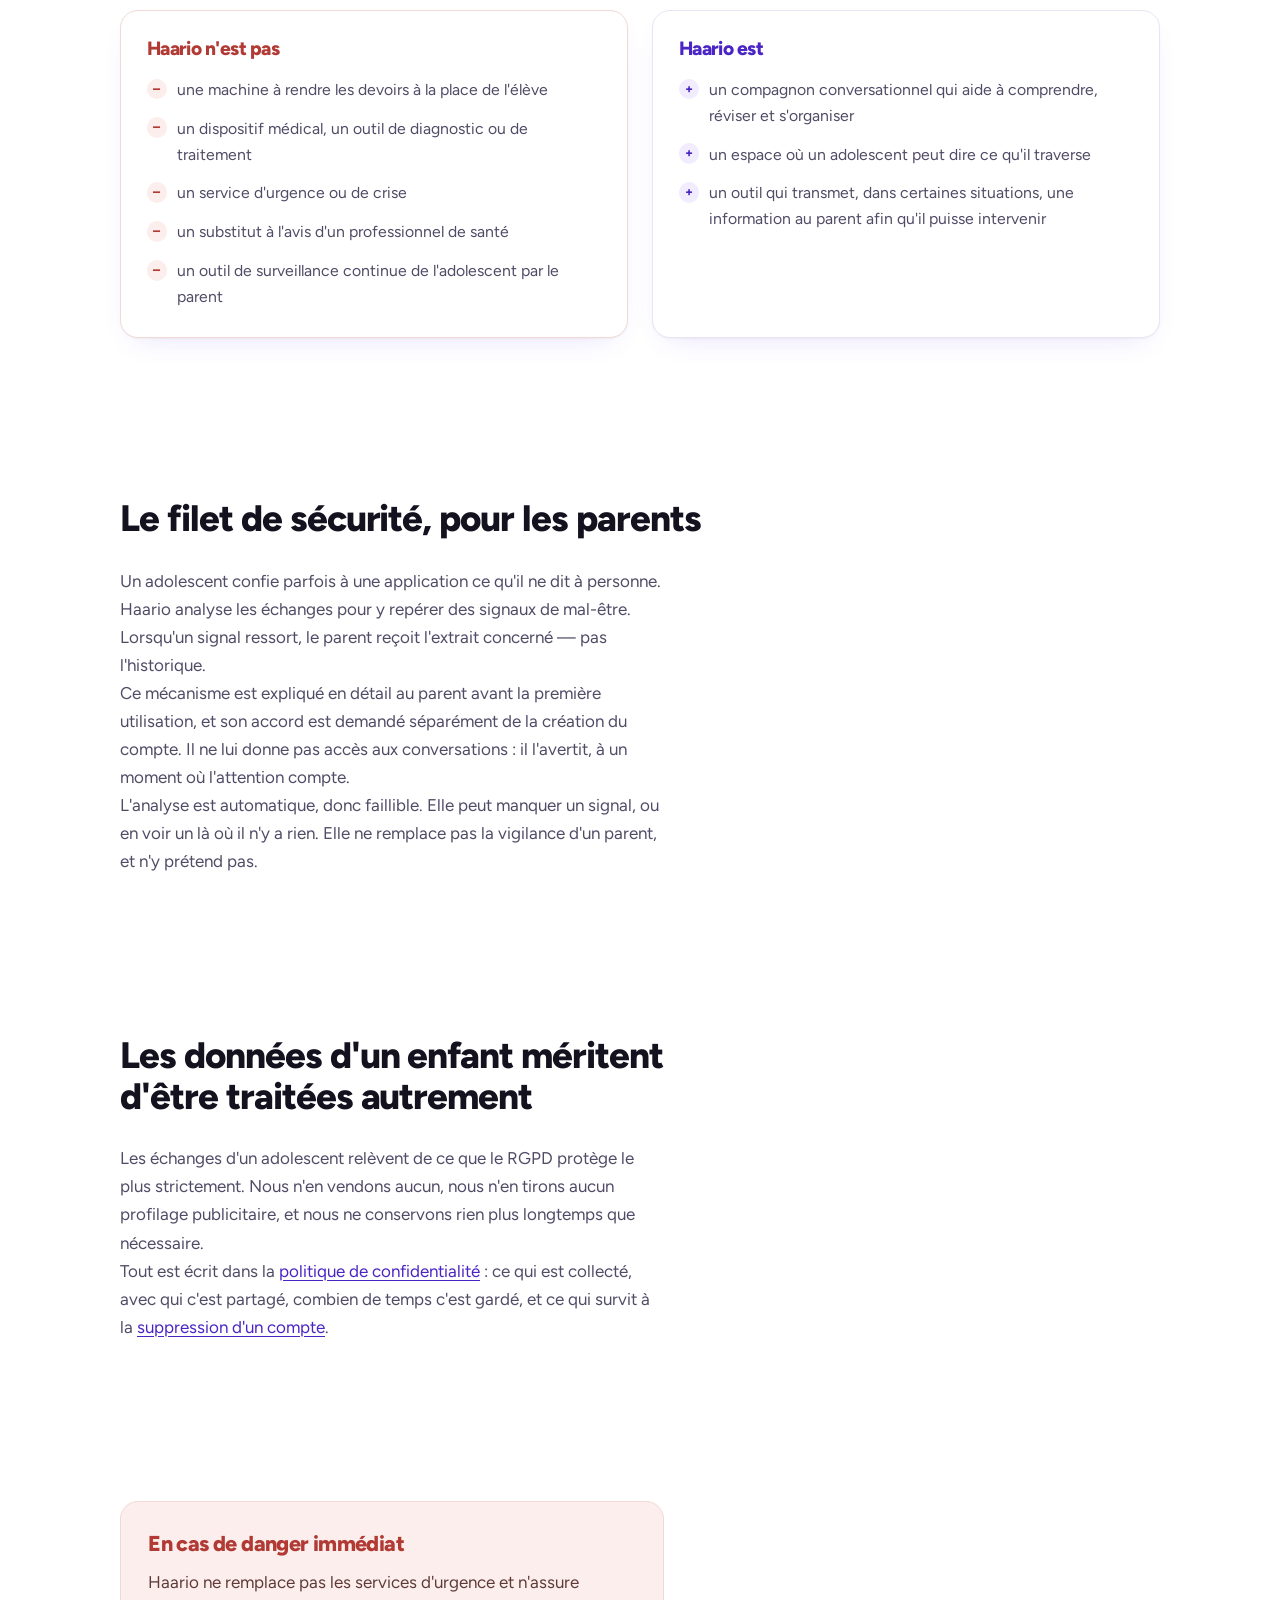
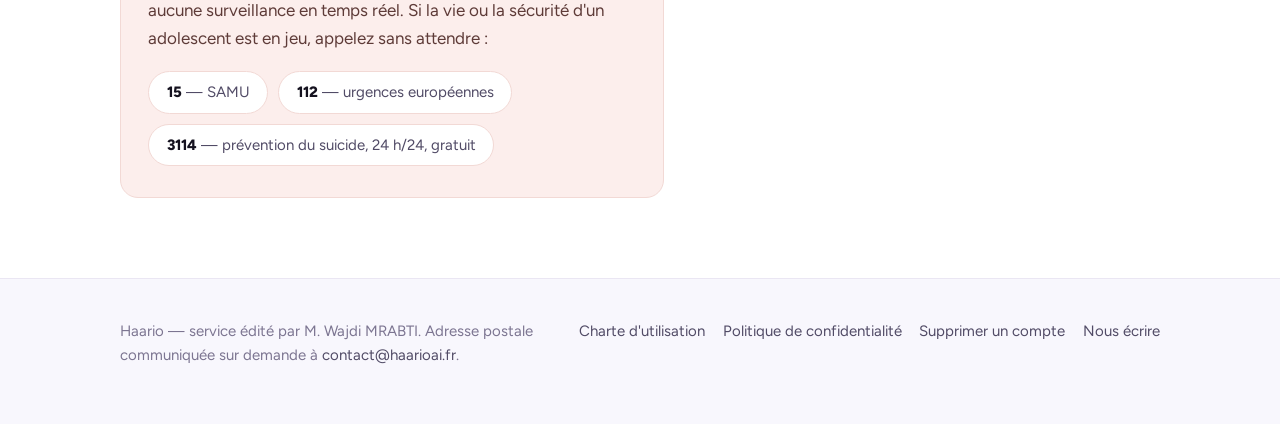
==== commit 0956f8ea: "refonte : palette, typographie et habillage commun Premier volet de la refonte decrite dans docs/PLA" ====
--- a/index.html
+++ b/index.html
@@ -14,98 +14,167 @@
 <meta property="og:url" content="https://haarioai.com/">
 <meta property="og:type" content="website">
 <meta name="twitter:card" content="summary_large_image">
-<meta name="theme-color" content="#F7F5FB" media="(prefers-color-scheme: light)">
-<meta name="theme-color" content="#121019" media="(prefers-color-scheme: dark)">
+<meta name="theme-color" content="#FFFFFF" media="(prefers-color-scheme: light)">
+<meta name="theme-color" content="#08060F" media="(prefers-color-scheme: dark)">
 <link rel="icon" href="/images/haario-tete-icone-64.png" sizes="64x64" type="image/png">
 <link rel="icon" href="/images/haario-tete-icone-192.png" sizes="192x192" type="image/png">
 <link rel="apple-touch-icon" href="/images/haario-tete-icone-180.png">
 <link rel="preconnect" href="https://fonts.googleapis.com">
 <link rel="preconnect" href="https://fonts.gstatic.com" crossorigin>
-<link href="https://fonts.googleapis.com/css2?family=Fraunces:opsz,wght@9..144,400..700&family=Figtree:wght@400;500;700&family=Noto+Naskh+Arabic:wght@400;700&display=swap" rel="stylesheet">
+<link href="https://fonts.googleapis.com/css2?family=Figtree:wght@400;500;600;700;800;900&family=Noto+Naskh+Arabic:wght@400;700&display=swap" rel="stylesheet">
 <style>
 /* Haario — feuille de style du site vitrine
-   Thèmes clair / sombre, et sens de lecture LTR / RTL. */
+   Thèmes clair / sombre, et sens de lecture LTR / RTL.
+
+   ⚠️ Ce fichier est INTÉGRÉ dans chaque page : gen.py l'injecte dans les deux
+      pages générées, index.html et suppression-de-compte/index.html le
+      portent en dur. Toute modification ici doit être réinjectée.
+
+   ⚠️ Propriétés logiques uniquement (padding-inline, inset-inline-start…) :
+      l'arabe bascule la page en dir="rtl" et le miroir doit tenir. */
+
+/* ══════════════════════════════════════════════════════════════════════
+   1. Jetons
+   ══════════════════════════════════════════════════════════════════════ */
 
 :root {
-  --encre:      #17131F;
-  --encre-2:    #4C4459;
-  --encre-3:    #7A7186;
-  --violet:     #6B4FA8;
-  --violet-sur: #5A3F94;
-  --violet-pale:#EDE7F8;
-  --menthe:     #0E8F6C;
-  --menthe-pale:#D8F2E8;
-  --brume:      #F7F5FB;
-  --craie:      #FFFFFF;
-  --alerte:     #B23A34;
-  --alerte-pale:#FCEEEC;
-  --alerte-bord:#F0D6D2;
+  /* encres */
+  --encre:      #15121F;
+  --encre-2:    #514B66;
+  --encre-3:    #7C7591;
+
+  /* fonds */
+  --fond:       #FFFFFF;
+  --fond-2:     #F8F7FD;
+  --carte:      #FFFFFF;
+  --carte-bord: #E9E5F4;
+  --trait:      #EAE6F3;
+
+  /* les trois rôles portent chacun leur teinte, comme dans les maquettes */
+  --violet:      #5B2FE0;
+  --violet-vif:  #6D3FF0;
+  --violet-sur:  #4A24C4;
+  --violet-doux: #F1ECFE;
+  --bleu:        #1F6BEB;
+  --bleu-sur:    #1655C4;
+  --bleu-doux:   #E8F0FE;
+  --orange:      #E2661A;
+  --orange-sur:  #BF5312;
+  --orange-doux: #FDF0E6;
+
+  /* urgence */
+  --alerte:      #B23A34;
+  --alerte-pale: #FCEEEC;
+  --alerte-bord: #F2D9D5;
   --alerte-texte:#5E3B38;
-  --trait:      #E4DFEE;
-  --ombre:      0 1px 2px rgba(23,19,31,.04);
+
+  /* profondeur */
+  --ombre:       0 1px 2px rgba(21,18,31,.05), 0 8px 24px -12px rgba(21,18,31,.10);
+  --ombre-carte: 0 1px 2px rgba(21,18,31,.04), 0 12px 32px -16px rgba(91,47,224,.18);
+  --halo:        rgba(91,47,224,.18);
+  --lueur-hero:  radial-gradient(60% 55% at 50% 45%, rgba(109,63,240,.10), transparent 70%);
 
   --mesure: 34rem;
-  --large: 62rem;
-  --r: 14px;
+  --large:  68rem;
+  --r:      18px;
+  --r-s:    12px;
 
   color-scheme: light;
 }
 
 /* Le sombre s'applique soit par choix explicite, soit par réglage système
-   tant que l'utilisateur n'a pas choisi le clair. */
+   tant que l'utilisateur n'a pas choisi le clair.
+   ⚠️ Les deux thèmes sont tenus au même niveau de finition : le site démarre
+      sur le réglage système, donc la moitié des visiteurs verra le clair. */
 :root[data-theme="sombre"] {
-  --encre:      #EFEBF7;
-  --encre-2:    #B6ADC8;
-  --encre-3:    #8B819F;
-  --violet:     #B79CE8;
-  --violet-sur: #C9B4F2;
-  --violet-pale:#2B2440;
-  --menthe:     #4FD1A5;
-  --menthe-pale:#1B3A31;
-  --brume:      #121019;
-  --craie:      #1B1726;
-  --alerte:     #F0938B;
-  --alerte-pale:#2E1E1D;
-  --alerte-bord:#4A2E2C;
+  --encre:      #F3F0FB;
+  --encre-2:    #ABA2C6;
+  --encre-3:    #857CA1;
+
+  --fond:       #08060F;
+  --fond-2:     #0D0A1A;
+  --carte:      #130E24;
+  --carte-bord: #251C42;
+  --trait:      #221A3C;
+
+  --violet:      #A78BFA;
+  --violet-vif:  #8B5CF6;
+  --violet-sur:  #C4B0FD;
+  --violet-doux: #1B1235;
+  --bleu:        #5AA9FF;
+  --bleu-sur:    #8CC4FF;
+  --bleu-doux:   #0E1A33;
+  --orange:      #FF9B57;
+  --orange-sur:  #FFB585;
+  --orange-doux: #2A1608;
+
+  --alerte:      #F0938B;
+  --alerte-pale: #2A1B1A;
+  --alerte-bord: #452B29;
   --alerte-texte:#E8BDB8;
-  --trait:      #2C2639;
-  --ombre:      none;
+
+  --ombre:       none;
+  --ombre-carte: 0 0 0 1px rgba(167,139,250,.06), 0 18px 40px -24px rgba(139,92,246,.45);
+  --halo:        rgba(139,92,246,.30);
+  --lueur-hero:  radial-gradient(58% 52% at 50% 45%, rgba(139,92,246,.30), transparent 72%);
+
   color-scheme: dark;
 }
 
 @media (prefers-color-scheme: dark) {
   :root:not([data-theme="clair"]):not([data-theme="sombre"]) {
-    --encre:      #EFEBF7;
-    --encre-2:    #B6ADC8;
-    --encre-3:    #8B819F;
-    --violet:     #B79CE8;
-    --violet-sur: #C9B4F2;
-    --violet-pale:#2B2440;
-    --menthe:     #4FD1A5;
-    --menthe-pale:#1B3A31;
-    --brume:      #121019;
-    --craie:      #1B1726;
-    --alerte:     #F0938B;
-    --alerte-pale:#2E1E1D;
-    --alerte-bord:#4A2E2C;
+    --encre:      #F3F0FB;
+    --encre-2:    #ABA2C6;
+    --encre-3:    #857CA1;
+
+    --fond:       #08060F;
+    --fond-2:     #0D0A1A;
+    --carte:      #130E24;
+    --carte-bord: #251C42;
+    --trait:      #221A3C;
+
+    --violet:      #A78BFA;
+    --violet-vif:  #8B5CF6;
+    --violet-sur:  #C4B0FD;
+    --violet-doux: #1B1235;
+    --bleu:        #5AA9FF;
+    --bleu-sur:    #8CC4FF;
+    --bleu-doux:   #0E1A33;
+    --orange:      #FF9B57;
+    --orange-sur:  #FFB585;
+    --orange-doux: #2A1608;
+
+    --alerte:      #F0938B;
+    --alerte-pale: #2A1B1A;
+    --alerte-bord: #452B29;
     --alerte-texte:#E8BDB8;
-    --trait:      #2C2639;
-    --ombre:      none;
+
+    --ombre:       none;
+    --ombre-carte: 0 0 0 1px rgba(167,139,250,.06), 0 18px 40px -24px rgba(139,92,246,.45);
+    --halo:        rgba(139,92,246,.30);
+    --lueur-hero:  radial-gradient(58% 52% at 50% 45%, rgba(139,92,246,.30), transparent 72%);
+
     color-scheme: dark;
   }
 }
 
+/* ══════════════════════════════════════════════════════════════════════
+   2. Base
+   ══════════════════════════════════════════════════════════════════════ */
+
 *, *::before, *::after { box-sizing: border-box; }
-html { -webkit-text-size-adjust: 100%; }
+html { -webkit-text-size-adjust: 100%; scroll-behavior: smooth; }
+@media (prefers-reduced-motion: reduce) { html { scroll-behavior: auto; } }
 
 body {
   margin: 0;
-  background: var(--brume);
+  background: var(--fond);
   color: var(--encre);
   font-family: "Figtree", system-ui, -apple-system, "Segoe UI", sans-serif;
   font-size: 1.0625rem;
   line-height: 1.65;
   font-synthesis-weight: none;
+  -webkit-font-smoothing: antialiased;
   transition: background-color .2s ease, color .2s ease;
 }
 
@@ -113,77 +182,85 @@
    interlignage un peu plus généreux : les diacritiques manquent d'air. */
 html[lang="ar"] body {
   font-family: "Noto Naskh Arabic", "Segoe UI", Tahoma, sans-serif;
-  line-height: 1.9;
+  line-height: 1.95;
 }
 html[lang="ar"] h1, html[lang="ar"] h2, html[lang="ar"] h3, html[lang="ar"] .marque {
   font-family: "Noto Naskh Arabic", Georgia, serif;
-  font-variation-settings: normal;
   letter-spacing: 0;
-  line-height: 1.5;
-}
-
+  line-height: 1.55;
+  font-weight: 700;
+}
+
+/* Titrage sans-serif lourd, comme les maquettes. */
 h1, h2, h3 {
-  font-family: "Fraunces", Georgia, "Times New Roman", serif;
-  font-variation-settings: "SOFT" 20, "WONK" 1, "opsz" 40;
-  font-weight: 600;
-  line-height: 1.12;
-  letter-spacing: -0.015em;
+  font-weight: 800;
+  line-height: 1.1;
+  letter-spacing: -0.028em;
   color: var(--encre);
   text-wrap: balance;
-}
+  margin-block: 0;
+}
+
+p { margin-block: 0; }
 
 a { color: var(--violet-sur); text-underline-offset: 3px; text-decoration-thickness: 1px; }
 a:hover { color: var(--encre); }
 
-:focus-visible { outline: 2.5px solid var(--violet); outline-offset: 3px; border-radius: 4px; }
-
-/* ---------- ossature ---------- */
+:focus-visible { outline: 2.5px solid var(--violet-vif); outline-offset: 3px; border-radius: 6px; }
+
+img { max-width: 100%; }
+
+/* ══════════════════════════════════════════════════════════════════════
+   3. Ossature
+   ══════════════════════════════════════════════════════════════════════ */
 
 .enveloppe { width: 100%; max-width: var(--large); margin-inline: auto; padding-inline: 1.5rem; }
 .colonne { max-width: var(--mesure); }
 
-.saut-contenu { position: absolute; inset-inline-start: -9999px; background: var(--craie); padding: .75rem 1rem; border-radius: 8px; }
+.saut-contenu {
+  position: absolute; inset-inline-start: -9999px;
+  background: var(--carte); color: var(--encre);
+  padding: .75rem 1rem; border-radius: var(--r-s);
+}
 .saut-contenu:focus { inset-inline-start: 1rem; top: 1rem; z-index: 50; }
 
-/* ---------- en-tête ---------- */
-
-.tete { padding-block: 1.15rem; border-bottom: 1px solid var(--trait); background: var(--brume); }
+/* ══════════════════════════════════════════════════════════════════════
+   4. En-tête
+   ══════════════════════════════════════════════════════════════════════ */
+
+.tete {
+  padding-block: 1rem;
+  border-bottom: 1px solid var(--trait);
+  background: var(--fond);
+}
 .tete .enveloppe { display: flex; align-items: center; justify-content: space-between; gap: 1rem; flex-wrap: wrap; }
 
 .marque {
-  font-family: "Fraunces", serif;
-  font-variation-settings: "SOFT" 40, "WONK" 1, "opsz" 20;
-  font-weight: 700; font-size: 1.35rem; letter-spacing: -0.02em;
+  font-weight: 800; font-size: 1.4rem; letter-spacing: -0.03em;
   color: var(--encre); text-decoration: none;
-  display: inline-flex; align-items: baseline; gap: .45rem;
-}
-.marque { gap: .55rem; align-items: center; }
+  display: inline-flex; align-items: center; gap: .55rem;
+}
 .marque img {
   /* Le fichier est recadré au ras du dessin : la hauteur déclarée ici est
-     donc celle du robot réellement visible, plus celle d'une boîte à moitié
-     vide. Le rapport n'est plus carré, la largeur suit les attributs. */
+     celle du robot réellement visible, pas celle d'une boîte à moitié vide. */
   height: 2.5rem; width: auto;
   display: block; flex: none;
-  /* Le robot est dessine sur fond clair : en mode sombre, un halo tres
-     leger l'empeche de flotter dans le vide. */
-  filter: drop-shadow(0 1px 2px rgba(23,19,31,.12));
-}
-:root[data-theme="sombre"] .marque img { filter: drop-shadow(0 0 6px rgba(183,156,232,.35)); }
+  filter: drop-shadow(0 1px 2px rgba(21,18,31,.12));
+}
+:root[data-theme="sombre"] .marque img { filter: drop-shadow(0 0 8px var(--halo)); }
 @media (prefers-color-scheme: dark) {
   :root:not([data-theme="clair"]):not([data-theme="sombre"]) .marque img {
-    filter: drop-shadow(0 0 6px rgba(183,156,232,.35));
+    filter: drop-shadow(0 0 8px var(--halo));
   }
 }
 
 .barre { display: flex; align-items: center; gap: 1.25rem; flex-wrap: wrap; }
-.nav { display: flex; gap: 1.25rem; font-size: .9375rem; flex-wrap: wrap; }
+.nav { display: flex; gap: 1.15rem; font-size: .9375rem; flex-wrap: wrap; font-weight: 500; }
 .nav a { color: var(--encre-2); text-decoration: none; }
 .nav a:hover, .nav a[aria-current="page"] { color: var(--violet-sur); text-decoration: underline; }
 
-/* Sur petit écran, l'en-tête empilait trois blocs et montait à 230 px de
-   haut : la marque, puis la navigation repliée sur trois lignes, puis les
-   réglages. On passe en grille — la marque et les réglages partagent la
-   première ligne, la navigation prend la seconde.
+/* Sur petit écran l'en-tête empilait trois blocs. En grille, la marque et les
+   réglages partagent la première ligne, la navigation prend la seconde.
    `display: contents` fait remonter .nav et .reglages dans cette grille ;
    .barre n'a aucune sémantique propre, rien ne se perd.
    Les réglages restent visibles : ce sont des réglages, pas du décor. */
@@ -192,12 +269,12 @@
     display: grid;
     grid-template-columns: auto auto;
     align-items: center;
-    row-gap: .8rem; column-gap: 1rem;
+    row-gap: .7rem; column-gap: 1rem;
   }
   .barre { display: contents; }
   .marque   { grid-column: 1; grid-row: 1; }
   .reglages { grid-column: 2; grid-row: 1; justify-self: end; }
-  .nav      { grid-column: 1 / -1; grid-row: 2; gap: .35rem 1rem; font-size: .875rem; }
+  .nav      { grid-column: 1 / -1; grid-row: 2; gap: .3rem 1rem; font-size: .875rem; }
 }
 
 /* ---------- réglages : langue et thème ---------- */
@@ -205,9 +282,9 @@
 .reglages { display: flex; align-items: center; gap: .5rem; }
 
 .choix-langue {
-  font: inherit; font-size: .875rem;
-  color: var(--encre-2); background: var(--craie);
-  border: 1px solid var(--trait); border-radius: 999px;
+  font: inherit; font-size: .875rem; font-weight: 500;
+  color: var(--encre-2); background: var(--carte);
+  border: 1px solid var(--carte-bord); border-radius: 999px;
   padding: .4rem 2rem .4rem .85rem;
   appearance: none; cursor: pointer;
   background-image: linear-gradient(45deg, transparent 50%, currentColor 50%),
@@ -223,10 +300,10 @@
 .choix-langue:hover { color: var(--encre); border-color: var(--violet); }
 
 .bouton-theme {
-  width: 2.15rem; height: 2.15rem;
+  width: 2.2rem; height: 2.2rem;
   display: grid; place-items: center;
-  background: var(--craie); color: var(--encre-2);
-  border: 1px solid var(--trait); border-radius: 999px;
+  background: var(--carte); color: var(--encre-2);
+  border: 1px solid var(--carte-bord); border-radius: 999px;
   cursor: pointer; padding: 0;
 }
 .bouton-theme:hover { color: var(--violet-sur); border-color: var(--violet); }
@@ -239,154 +316,347 @@
   :root:not([data-theme="clair"]):not([data-theme="sombre"]) .bouton-theme .soleil { display: none; }
 }
 
-/* ---------- hero ---------- */
-
-.hero { padding-block: clamp(3.5rem, 11vw, 7rem) clamp(2.5rem, 7vw, 4.5rem); }
-.hero .enveloppe { display: grid; gap: 2rem; align-items: center; }
+/* ══════════════════════════════════════════════════════════════════════
+   5. Composants partagés
+   ══════════════════════════════════════════════════════════════════════ */
+
+/* pastille d'accroche */
+.pastille {
+  display: inline-flex; align-items: center; gap: .5rem;
+  padding: .45rem 1rem;
+  border: 1px solid var(--carte-bord); border-radius: 999px;
+  background: var(--carte);
+  font-size: .875rem; font-weight: 600; color: var(--violet-sur);
+  box-shadow: var(--ombre);
+}
+.pastille svg { width: .95rem; height: .95rem; flex: none; }
+
+/* appel à l'action — un seul, et il aboutit */
+.cta {
+  display: inline-flex; align-items: center; gap: .6rem;
+  padding: .85rem 1.5rem;
+  border-radius: 999px;
+  background: linear-gradient(135deg, var(--violet-vif), var(--violet));
+  color: #fff; text-decoration: none;
+  font-weight: 700; font-size: 1rem;
+  box-shadow: 0 10px 26px -12px rgba(91,47,224,.7);
+  border: 1px solid transparent;
+}
+.cta:hover { color: #fff; filter: brightness(1.08); }
+.cta svg { width: 1.05rem; height: 1.05rem; flex: none; }
+/* La flèche pointe vers la fin de ligne : en RTL elle se retourne. */
+[dir="rtl"] .cta svg.fleche { transform: scaleX(-1); }
+
+.sous-cta { font-size: .9375rem; color: var(--encre-3); margin-top: .9rem; max-width: 44ch; }
+
+/* titres de section */
+.section { padding-block: clamp(3rem, 7vw, 5rem); }
+.section--fond { background: var(--fond-2); }
+.titre-section {
+  font-size: clamp(1.55rem, 3.4vw, 2.3rem);
+  margin: 0 0 .7rem; max-width: 24ch;
+}
+.section--centre .titre-section { max-width: 30ch; margin-inline: auto; text-align: center; }
+.intro-section { color: var(--encre-2); max-width: 52ch; margin: 0 0 2rem; }
+.section--centre .intro-section { margin-inline: auto; text-align: center; }
+
+/* Ancien balisage de la page d'accueil, encore en place le temps que les
+   sections passent une à une au nouveau gabarit. À retirer ensuite. */
+.section > .enveloppe > h2 { font-size: clamp(1.55rem, 3.4vw, 2.3rem); margin: 0 0 1.75rem; max-width: 26ch; }
+.eyebrow {
+  font-size: .75rem; font-weight: 800; letter-spacing: .1em;
+  text-transform: uppercase; color: var(--violet-sur); margin: 0 0 1.25rem;
+}
+.rappel {
+  margin-top: 2.25rem; font-size: .9375rem !important; color: var(--encre-3) !important;
+  border-inline-start: 2px solid var(--violet-doux); padding-inline-start: 1rem; max-width: 46ch;
+}
+.pan .role {
+  font-size: .72rem; font-weight: 800; letter-spacing: .1em;
+  text-transform: uppercase; color: var(--teinte-sur, var(--violet-sur)); margin: 0 0 .7rem;
+}
+
+/* ══════════════════════════════════════════════════════════════════════
+   6. Hero
+   ══════════════════════════════════════════════════════════════════════ */
+
+.hero { position: relative; padding-block: clamp(2.5rem, 6vw, 4.5rem) clamp(2rem, 5vw, 3.5rem); }
+.hero::before {
+  content: ""; position: absolute; inset: 0;
+  background: var(--lueur-hero);
+  pointer-events: none;
+}
+.hero .enveloppe { position: relative; display: grid; gap: 2rem; align-items: center; }
 @media (min-width: 58rem) {
-  .hero .enveloppe { grid-template-columns: minmax(0, 1.15fr) minmax(0, .85fr); gap: 3rem; }
-}
-.hero-visuel { justify-self: center; }
-.hero-visuel img {
-  display: block;
-  width: 100%; max-width: 22rem; height: auto;
-}
-/* La colonne de texte fait quatre paragraphes, le visuel une seule image :
-   plafonné à 22 rem, le logo flottait au milieu d'une bande vide. Sur grand
-   écran il occupe toute sa colonne, et le vide restant se referme.
-   (Après la règle ci-dessus : à spécificité égale, c'est l'ordre qui tranche.) */
-@media (min-width: 58rem) {
-  .hero-visuel img { max-width: none; }
-}
+  .hero .enveloppe { grid-template-columns: minmax(0, 1fr) minmax(0, .92fr); gap: 3rem; }
+}
+
+.hero h1 {
+  font-size: clamp(2.3rem, 6.2vw, 3.9rem);
+  font-weight: 900;
+  margin: 1.25rem 0 1.25rem;
+  max-width: 15ch;
+}
+/* Deux couleurs dans le titre, comme les maquettes. La classe existait déjà
+   sur « allié » : elle passe du surlignage à la couleur de marque. */
+.hero .souligne { color: var(--violet-vif); }
+
+.hero p { font-size: clamp(1.0625rem, 2vw, 1.2rem); color: var(--encre-2); max-width: 46ch; margin: 0 0 1.1rem; }
+
+.hero-visuel { justify-self: center; position: relative; }
+.hero-visuel img { display: block; width: 100%; max-width: 34rem; height: auto; }
+
+/* Un mouvement lent et de faible amplitude : il rend la mascotte vivante
+   sans attirer l'œil pendant la lecture. */
 @media (prefers-reduced-motion: no-preference) {
   .hero-visuel img {
     opacity: 0;
-    animation: monte .9s cubic-bezier(.22,.7,.3,1) .45s forwards,
+    animation: monte .9s cubic-bezier(.22,.7,.3,1) .35s forwards,
                flotte 7s ease-in-out 1.4s infinite;
   }
-}
-/* Un mouvement lent et de faible amplitude : il rend la mascotte vivante
-   sans attirer l'oeil pendant la lecture. */
+  .hero .pastille, .hero h1, .hero p, .hero .cta-bloc {
+    opacity: 0; animation: monte .7s cubic-bezier(.22,.7,.3,1) forwards;
+  }
+  .hero h1 { animation-delay: .06s; }
+  .hero p { animation-delay: .12s; }
+  .hero .cta-bloc { animation-delay: .18s; }
+}
 @keyframes flotte {
   0%, 100% { transform: translateY(0); }
   50%      { transform: translateY(-.55rem); }
 }
-.hero h1 { font-size: clamp(2.1rem, 6.2vw, 3.9rem); margin: 0 0 1.5rem; max-width: 18ch; }
-.hero h1 .mot { display: inline-block; }
-.hero .souligne { background-image: linear-gradient(transparent 62%, var(--menthe-pale) 62%); padding-inline: .06em; }
-.hero p { font-size: clamp(1.0625rem, 2.1vw, 1.2rem); color: var(--encre-2); max-width: 48ch; margin: 0 0 1.1rem; }
-
-.eyebrow {
-  font-family: "Figtree", sans-serif;
-  font-size: .75rem; font-weight: 700; letter-spacing: .1em;
-  text-transform: uppercase; color: var(--menthe); margin: 0 0 1.25rem;
-}
-
-@media (prefers-reduced-motion: no-preference) {
-  .hero h1 .mot { opacity: 0; transform: translateY(.4em); animation: monte .7s cubic-bezier(.22,.7,.3,1) forwards; }
-  .hero p, .hero .eyebrow { opacity: 0; animation: monte .7s cubic-bezier(.22,.7,.3,1) forwards; }
-  .hero .eyebrow { animation-delay: .05s; }
-}
 @keyframes monte { to { opacity: 1; transform: none; } }
 
-.rappel {
-  margin-top: 2.25rem;
-  font-size: .9375rem !important;
-  color: var(--encre-3) !important;
-  border-inline-start: 2px solid var(--violet-pale);
-  padding-inline-start: 1rem;
-  max-width: 46ch;
-}
-
-/* ---------- sections ---------- */
-
-.section { padding-block: clamp(2.75rem, 7vw, 4.5rem); border-top: 1px solid var(--trait); }
-.section > .enveloppe > h2 { font-size: clamp(1.5rem, 3.4vw, 2.05rem); margin: 0 0 1.75rem; max-width: 26ch; }
-.section p { color: var(--encre-2); }
-
-/* les trois rôles : ils coexistent, donc ils sont côte à côte */
+/* ══════════════════════════════════════════════════════════════════════
+   7. Bandeau de réassurance
+   ══════════════════════════════════════════════════════════════════════ */
+
+.reassurance { padding-bottom: clamp(2rem, 5vw, 3rem); }
+.reassurance ul {
+  list-style: none; margin: 0; padding: 1.4rem 1.5rem;
+  display: grid; gap: 1.25rem;
+  background: var(--carte); border: 1px solid var(--carte-bord);
+  border-radius: var(--r); box-shadow: var(--ombre-carte);
+}
+@media (min-width: 46rem) {
+  .reassurance ul { grid-template-columns: repeat(3, 1fr); gap: 0; }
+  .reassurance li + li { border-inline-start: 1px solid var(--trait); padding-inline-start: 1.5rem; }
+  .reassurance li { padding-inline-end: 1.5rem; }
+}
+.reassurance li { display: flex; align-items: flex-start; gap: .9rem; }
+.reassurance .jeton {
+  flex: none; width: 2.6rem; height: 2.6rem;
+  display: grid; place-items: center;
+  border-radius: 999px;
+  background: var(--violet-doux); color: var(--violet-vif);
+}
+.reassurance .jeton svg { width: 1.3rem; height: 1.3rem; display: block; }
+.reassurance b { display: block; font-weight: 700; font-size: .9375rem; color: var(--encre); }
+.reassurance span { display: block; font-size: .875rem; color: var(--encre-2); line-height: 1.5; }
+
+/* ══════════════════════════════════════════════════════════════════════
+   8. Les trois rôles
+   ══════════════════════════════════════════════════════════════════════ */
+
 .trois { display: grid; gap: 1.25rem; grid-template-columns: 1fr; }
-@media (min-width: 40rem) { .trois { grid-template-columns: 1fr 1fr; } }
-@media (min-width: 60rem) { .trois { grid-template-columns: repeat(3, 1fr); gap: 1.5rem; } }
-
-.pan { background: var(--craie); border: 1px solid var(--trait); border-radius: var(--r); padding: 1.6rem 1.5rem; box-shadow: var(--ombre); }
-.pan .role { font-size: .72rem; font-weight: 700; letter-spacing: .1em; text-transform: uppercase; color: var(--menthe); margin: 0 0 .7rem; }
-.pan h3 { font-size: 1.15rem; margin: 0 0 .6rem; }
+@media (min-width: 46rem) { .trois { grid-template-columns: repeat(3, 1fr); gap: 1.5rem; } }
+
+.pan {
+  background: var(--carte);
+  border: 1px solid var(--carte-bord);
+  border-radius: var(--r);
+  padding: 1.7rem 1.6rem;
+  box-shadow: var(--ombre-carte);
+  position: relative; overflow: hidden;
+}
+/* Chaque rôle porte sa teinte : le dégradé descend du haut de la carte. */
+.pan::before {
+  content: ""; position: absolute; inset: 0; pointer-events: none;
+  background: linear-gradient(180deg, var(--teinte-doux), transparent 55%);
+}
+.pan > * { position: relative; }
+.pan--comprendre { --teinte: var(--violet); --teinte-sur: var(--violet-sur); --teinte-doux: var(--violet-doux); }
+.pan--avancer    { --teinte: var(--bleu);   --teinte-sur: var(--bleu-sur);   --teinte-doux: var(--bleu-doux); }
+.pan--parler     { --teinte: var(--orange); --teinte-sur: var(--orange-sur); --teinte-doux: var(--orange-doux); }
+
+.pan .icone { width: 3.5rem; height: 3.5rem; margin-bottom: 1.1rem; display: block; }
+.pan .icone svg { width: 100%; height: 100%; display: block; }
+.pan h3 { font-size: 1.3rem; margin: 0 0 .55rem; color: var(--teinte-sur); font-weight: 800; }
 .pan p { margin: 0; font-size: .9875rem; color: var(--encre-2); }
 
-.fil { margin-top: 1.5rem; padding-top: 1.5rem; border-top: 1px solid var(--trait); }
-.fil ul { margin: 0; padding: 0; list-style: none; display: grid; gap: .55rem; }
-@media (min-width: 46rem) { .fil ul { grid-template-columns: 1fr 1fr; gap: .55rem 2rem; } }
-.fil li { position: relative; padding-inline-start: 1.4rem; color: var(--encre-2); font-size: .9375rem; }
-.fil li::before { content: ""; position: absolute; inset-inline-start: .25rem; top: .62em; width: .4rem; height: .4rem; border-radius: 50%; background: var(--violet); }
+/* la liste des capacités réelles, sous les cartes */
+.fil { margin-top: 1.75rem; padding-top: 1.75rem; border-top: 1px solid var(--trait); }
+.fil ul { margin: 0; padding: 0; list-style: none; display: grid; gap: .6rem; }
+@media (min-width: 46rem) { .fil ul { grid-template-columns: 1fr 1fr; gap: .6rem 2rem; } }
+.fil li { position: relative; padding-inline-start: 1.5rem; color: var(--encre-2); font-size: .9375rem; }
+.fil li::before {
+  content: ""; position: absolute; inset-inline-start: .3rem; top: .62em;
+  width: .4rem; height: .4rem; border-radius: 50%; background: var(--violet-vif);
+}
+
+/* ══════════════════════════════════════════════════════════════════════
+   9. Aperçu de conversation
+   ══════════════════════════════════════════════════════════════════════ */
+
+/* ⚠️ L'échange reste anodin. Mettre en vitrine un ado qui va mal serait
+   indécent, et donnerait de Haario l'image d'un produit qui se nourrit du
+   malheur. */
+.apercu {
+  background: var(--carte); border: 1px solid var(--carte-bord);
+  border-radius: var(--r); box-shadow: var(--ombre-carte);
+  padding: 1.1rem 1.1rem 1.3rem;
+  max-width: 27rem; margin-inline: auto;
+}
+.apercu-tete {
+  display: flex; align-items: center; gap: .7rem;
+  padding-bottom: .9rem; margin-bottom: 1rem;
+  border-bottom: 1px solid var(--trait);
+}
+.apercu-tete img { width: 2.2rem; height: auto; flex: none; display: block; }
+.apercu-tete b { font-size: .9375rem; font-weight: 700; display: block; color: var(--encre); }
+.apercu-tete span { font-size: .8125rem; color: var(--encre-3); display: flex; align-items: center; gap: .35rem; }
+.apercu-tete span::before {
+  content: ""; width: .45rem; height: .45rem; border-radius: 50%;
+  background: #22B07D; flex: none;
+}
+.bulles { display: grid; gap: .7rem; }
+.bulle { max-width: 88%; padding: .7rem .95rem; border-radius: 16px; font-size: .9375rem; line-height: 1.5; }
+.bulle--ado {
+  justify-self: end;
+  background: linear-gradient(135deg, var(--violet-vif), var(--violet));
+  color: #fff;
+  border-end-end-radius: 5px;
+}
+.bulle--haario {
+  justify-self: start;
+  background: var(--fond-2); color: var(--encre);
+  border: 1px solid var(--trait);
+  border-end-start-radius: 5px;
+}
+.apercu-note { margin-top: 1.1rem; font-size: .8125rem; color: var(--encre-3); text-align: center; }
+
+/* ══════════════════════════════════════════════════════════════════════
+   10. Ce que Haario est / n'est pas
+   ══════════════════════════════════════════════════════════════════════ */
 
 .deux-versants { display: grid; gap: 1.25rem; grid-template-columns: 1fr; }
 @media (min-width: 46rem) { .deux-versants { grid-template-columns: 1fr 1fr; gap: 1.5rem; } }
 
-.versant { background: var(--craie); border: 1px solid var(--trait); border-radius: var(--r); padding: 1.6rem 1.5rem; box-shadow: var(--ombre); }
-.versant h3 { font-size: 1.15rem; margin: 0 0 1rem; }
+.versant {
+  background: var(--carte); border: 1px solid var(--carte-bord);
+  border-radius: var(--r); padding: 1.7rem 1.6rem; box-shadow: var(--ombre-carte);
+}
+.versant h3 { font-size: 1.2rem; margin: 0 0 1.1rem; }
 .versant ul { margin: 0; padding: 0; list-style: none; }
-.versant li { position: relative; padding-inline-start: 1.6rem; margin-bottom: .7rem; color: var(--encre-2); font-size: .9875rem; }
+.versant li { position: relative; padding-inline-start: 1.9rem; margin-bottom: .8rem; color: var(--encre-2); font-size: .9875rem; }
 .versant li:last-child { margin-bottom: 0; }
-.versant li::before { position: absolute; inset-inline-start: 0; top: 0; font-weight: 700; }
+.versant li::before {
+  position: absolute; inset-inline-start: 0; top: .15em;
+  width: 1.3rem; height: 1.3rem; border-radius: 999px;
+  display: grid; place-items: center;
+  font-weight: 800; font-size: .8rem; line-height: 1;
+}
 .versant--non { border-color: var(--alerte-bord); }
-.versant--non li::before { content: "—"; color: var(--alerte); }
-.versant--oui li::before { content: "+"; color: var(--menthe); }
-
-/* ---------- urgence ---------- */
-
-.urgence { background: var(--alerte-pale); border: 1px solid var(--alerte-bord); border-radius: var(--r); padding: 1.75rem 1.6rem; }
+.versant--non h3 { color: var(--alerte); }
+.versant--non li::before { content: "\2013"; color: var(--alerte); background: var(--alerte-pale); }
+.versant--oui h3 { color: var(--violet-sur); }
+.versant--oui li::before { content: "+"; color: var(--violet-sur); background: var(--violet-doux); }
+
+/* ══════════════════════════════════════════════════════════════════════
+   11. Filet de sécurité, données
+   ══════════════════════════════════════════════════════════════════════ */
+
+.section p { color: var(--encre-2); }
+.prose { max-width: 54ch; display: grid; gap: 1.1rem; }
+
+/* ══════════════════════════════════════════════════════════════════════
+   12. Urgence
+   ══════════════════════════════════════════════════════════════════════ */
+
+/* ⚠️ Cette section reste sur la page d'accueil. C'est un point produit, pas
+   un choix de mise en page. */
+.urgence {
+  background: var(--alerte-pale);
+  border: 1px solid var(--alerte-bord);
+  border-radius: var(--r);
+  padding: 1.9rem 1.7rem;
+}
 .urgence h2 { font-size: 1.35rem; margin: 0 0 .75rem; color: var(--alerte); }
-.urgence p { margin: 0 0 1.1rem; color: var(--alerte-texte); }
+.urgence p { margin: 0 0 1.2rem; color: var(--alerte-texte); max-width: 60ch; }
 .numeros { display: flex; flex-wrap: wrap; gap: .6rem; margin: 0; padding: 0; list-style: none; }
-.numeros li { background: var(--craie); border: 1px solid var(--alerte-bord); border-radius: 999px; padding: .45rem 1rem; font-size: .9375rem; color: var(--encre-2); }
-.numeros strong { font-family: "Fraunces", serif; font-variation-settings: "SOFT" 0, "WONK" 0; color: var(--encre); }
-
-/* ---------- pages de contenu ---------- */
-
-.doc { padding-block: clamp(2.5rem, 6vw, 4rem) 4rem; }
+.numeros li {
+  background: var(--carte); border: 1px solid var(--alerte-bord);
+  border-radius: 999px; padding: .5rem 1.1rem;
+  font-size: .9375rem; color: var(--encre-2);
+}
+.numeros strong { color: var(--encre); font-weight: 800; }
+
+/* ══════════════════════════════════════════════════════════════════════
+   13. Pages de contenu
+   ══════════════════════════════════════════════════════════════════════ */
+
+/* ⚠️ Le corps juridique reste lisible avant d'être beau : fond sobre,
+   contraste élevé, mesure courte. Pas de néon derrière du texte de loi. */
+.doc { padding-block: clamp(2.5rem, 6vw, 4rem) 4rem; background: var(--fond); }
 .doc .colonne { max-width: 40rem; }
-.doc h1 { font-size: clamp(1.9rem, 5vw, 2.9rem); margin: 0 0 .5rem; }
+.doc h1 { font-size: clamp(1.9rem, 5vw, 2.7rem); margin: 0 0 .5rem; }
 .doc .maj { color: var(--encre-3); font-size: .9375rem; margin: 0 0 2.5rem; }
 .doc h2 { font-size: 1.3rem; margin: 2.75rem 0 .85rem; padding-top: 1.5rem; border-top: 1px solid var(--trait); }
 .doc h2:first-of-type { border-top: none; padding-top: 0; }
 .doc h3 { font-size: 1.05rem; margin: 1.75rem 0 .5rem; }
 .doc p, .doc li { color: var(--encre-2); }
+.doc p { margin-block: 1rem; }
 .doc ul, .doc ol { padding-inline-start: 1.2rem; }
 .doc li { margin-bottom: .45rem; }
 .doc strong { color: var(--encre); font-weight: 700; }
 .doc em { color: var(--encre-3); }
 
-.doc blockquote { margin: 1.5rem 0; padding-inline-start: 1.15rem; border-inline-start: 3px solid var(--violet-pale); }
+.doc blockquote { margin: 1.5rem 0; padding-inline-start: 1.15rem; border-inline-start: 3px solid var(--violet); }
 .doc blockquote p { font-size: .9375rem; }
 
 .tableau { overflow-x: auto; margin: 1.5rem 0; }
-.doc table { border-collapse: collapse; width: 100%; font-size: .9375rem; background: var(--craie); border: 1px solid var(--trait); border-radius: var(--r); overflow: hidden; }
+.doc table {
+  border-collapse: collapse; width: 100%; font-size: .9375rem;
+  background: var(--carte); border: 1px solid var(--carte-bord);
+  border-radius: var(--r-s); overflow: hidden;
+}
 .doc th, .doc td { text-align: start; padding: .7rem .85rem; border-bottom: 1px solid var(--trait); vertical-align: top; }
-.doc th { background: var(--violet-pale); font-weight: 700; font-size: .8125rem; color: var(--encre); }
+.doc th { background: var(--violet-doux); font-weight: 700; font-size: .8125rem; color: var(--encre); }
 .doc tr:last-child td { border-bottom: none; }
 
-.encart { background: var(--craie); border: 1px solid var(--trait); border-inline-start: 3px solid var(--violet); border-radius: var(--r); padding: 1.25rem 1.4rem; margin: 1.75rem 0; }
+.encart {
+  background: var(--carte); border: 1px solid var(--carte-bord);
+  border-inline-start: 3px solid var(--violet); border-radius: var(--r-s);
+  padding: 1.25rem 1.4rem; margin: 1.75rem 0;
+}
 .encart p:first-child { margin-top: 0; }
 .encart p:last-child { margin-bottom: 0; }
 .encart--attention { border-inline-start-color: var(--alerte); background: var(--alerte-pale); border-color: var(--alerte-bord); }
 .encart--attention p { color: var(--alerte-texte); }
 
-.etape-mode { background: var(--craie); border: 1px solid var(--trait); border-radius: var(--r); padding: 1.25rem 1.4rem; margin: 1.25rem 0; }
+.etape-mode {
+  background: var(--carte); border: 1px solid var(--carte-bord);
+  border-radius: var(--r-s); padding: 1.25rem 1.4rem; margin: 1.25rem 0;
+}
 .etape-mode ol, .etape-mode ul { margin: 0; }
 .etape-mode p:first-child { margin-top: 0; }
 .etape-mode p:last-child { margin-bottom: 0; }
 
 /* Bandeau des pages juridiques : la version française fait foi. */
 .bandeau-langue {
-  background: var(--violet-pale); border: 1px solid var(--trait);
-  border-radius: var(--r); padding: .9rem 1.15rem; margin: 0 0 2rem;
+  background: var(--violet-doux); border: 1px solid var(--carte-bord);
+  border-radius: var(--r-s); padding: .9rem 1.15rem; margin: 0 0 2rem;
   font-size: .9rem; color: var(--encre-2);
 }
 
-/* ---------- pied ---------- */
-
-.pied { border-top: 1px solid var(--trait); padding-block: 2.5rem 3.5rem; font-size: .9375rem; color: var(--encre-3); }
+/* ══════════════════════════════════════════════════════════════════════
+   14. Pied
+   ══════════════════════════════════════════════════════════════════════ */
+
+.pied {
+  border-top: 1px solid var(--trait); background: var(--fond-2);
+  padding-block: 2.5rem 3.5rem; font-size: .9375rem; color: var(--encre-3);
+}
 .pied .enveloppe { display: grid; gap: 1.75rem; }
 @media (min-width: 46rem) { .pied .enveloppe { grid-template-columns: 1fr auto; align-items: start; } }
 .pied nav { display: flex; flex-wrap: wrap; gap: 1.1rem; }
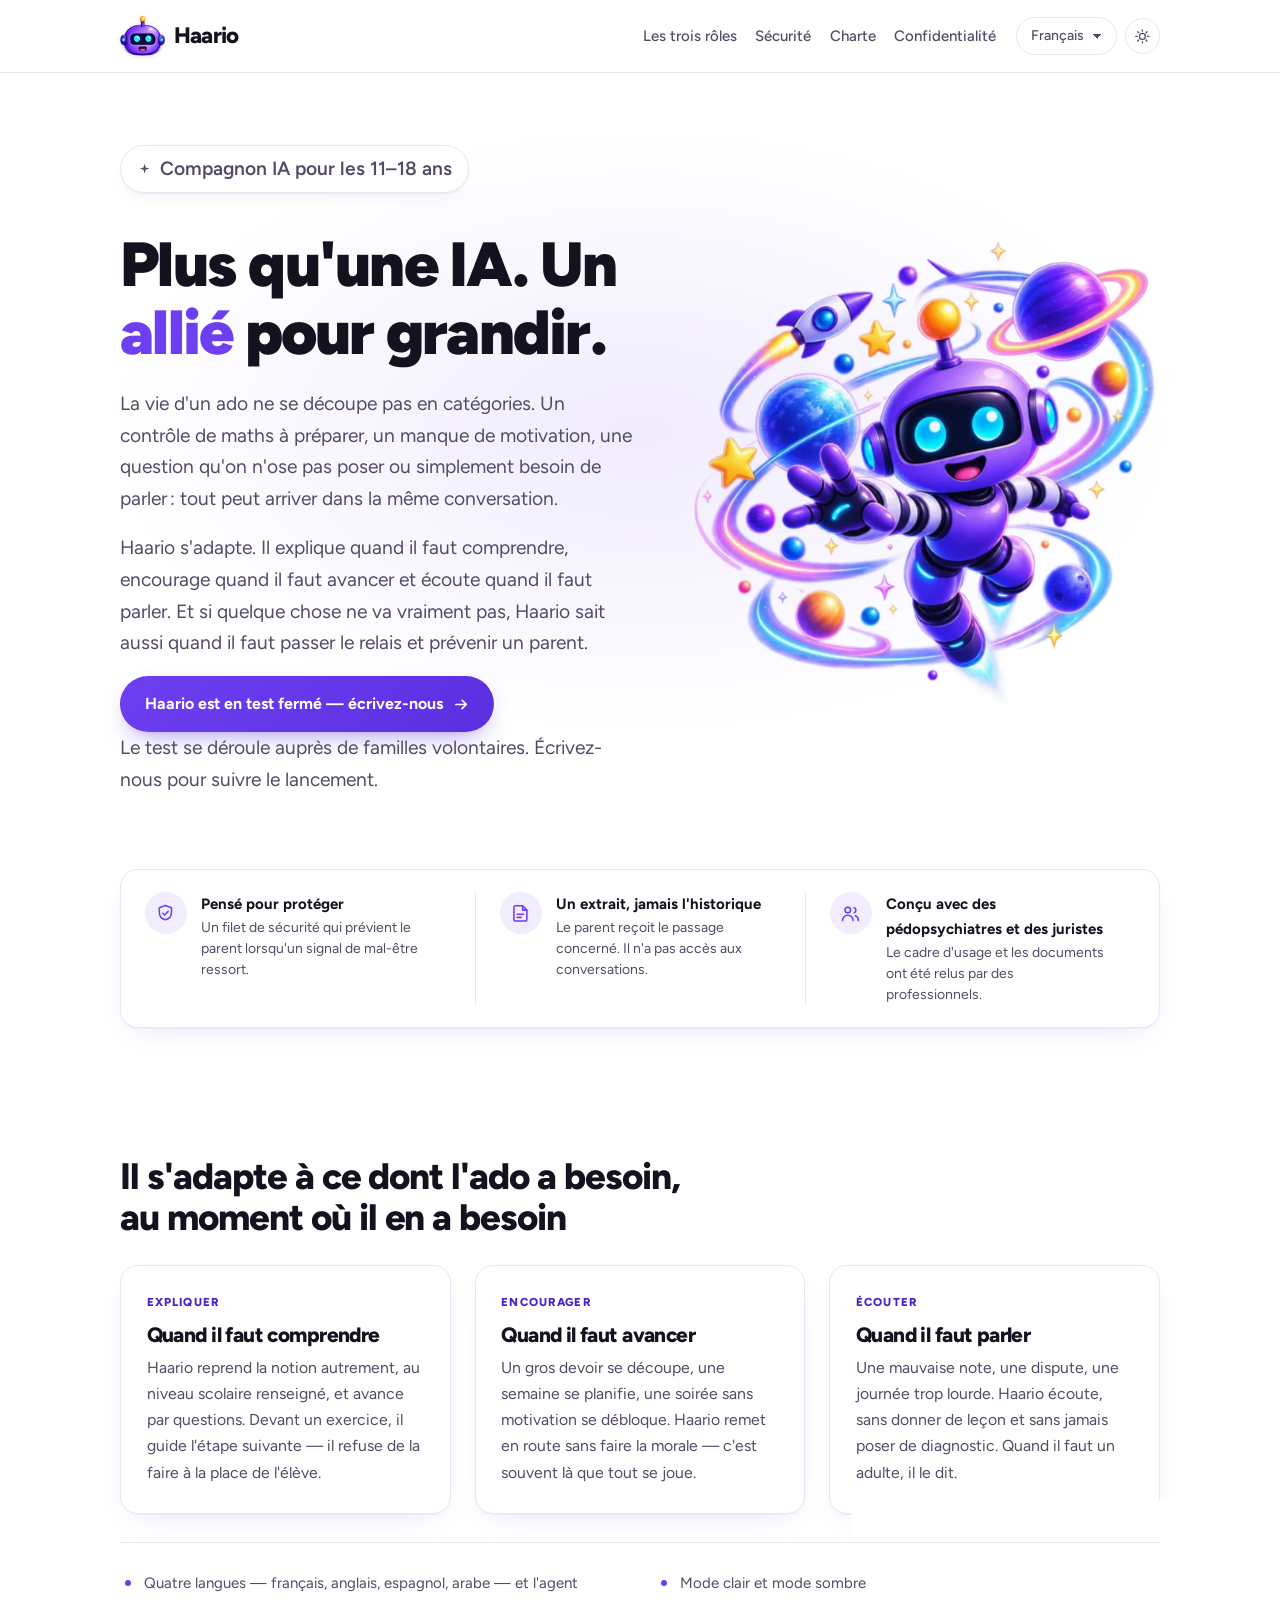
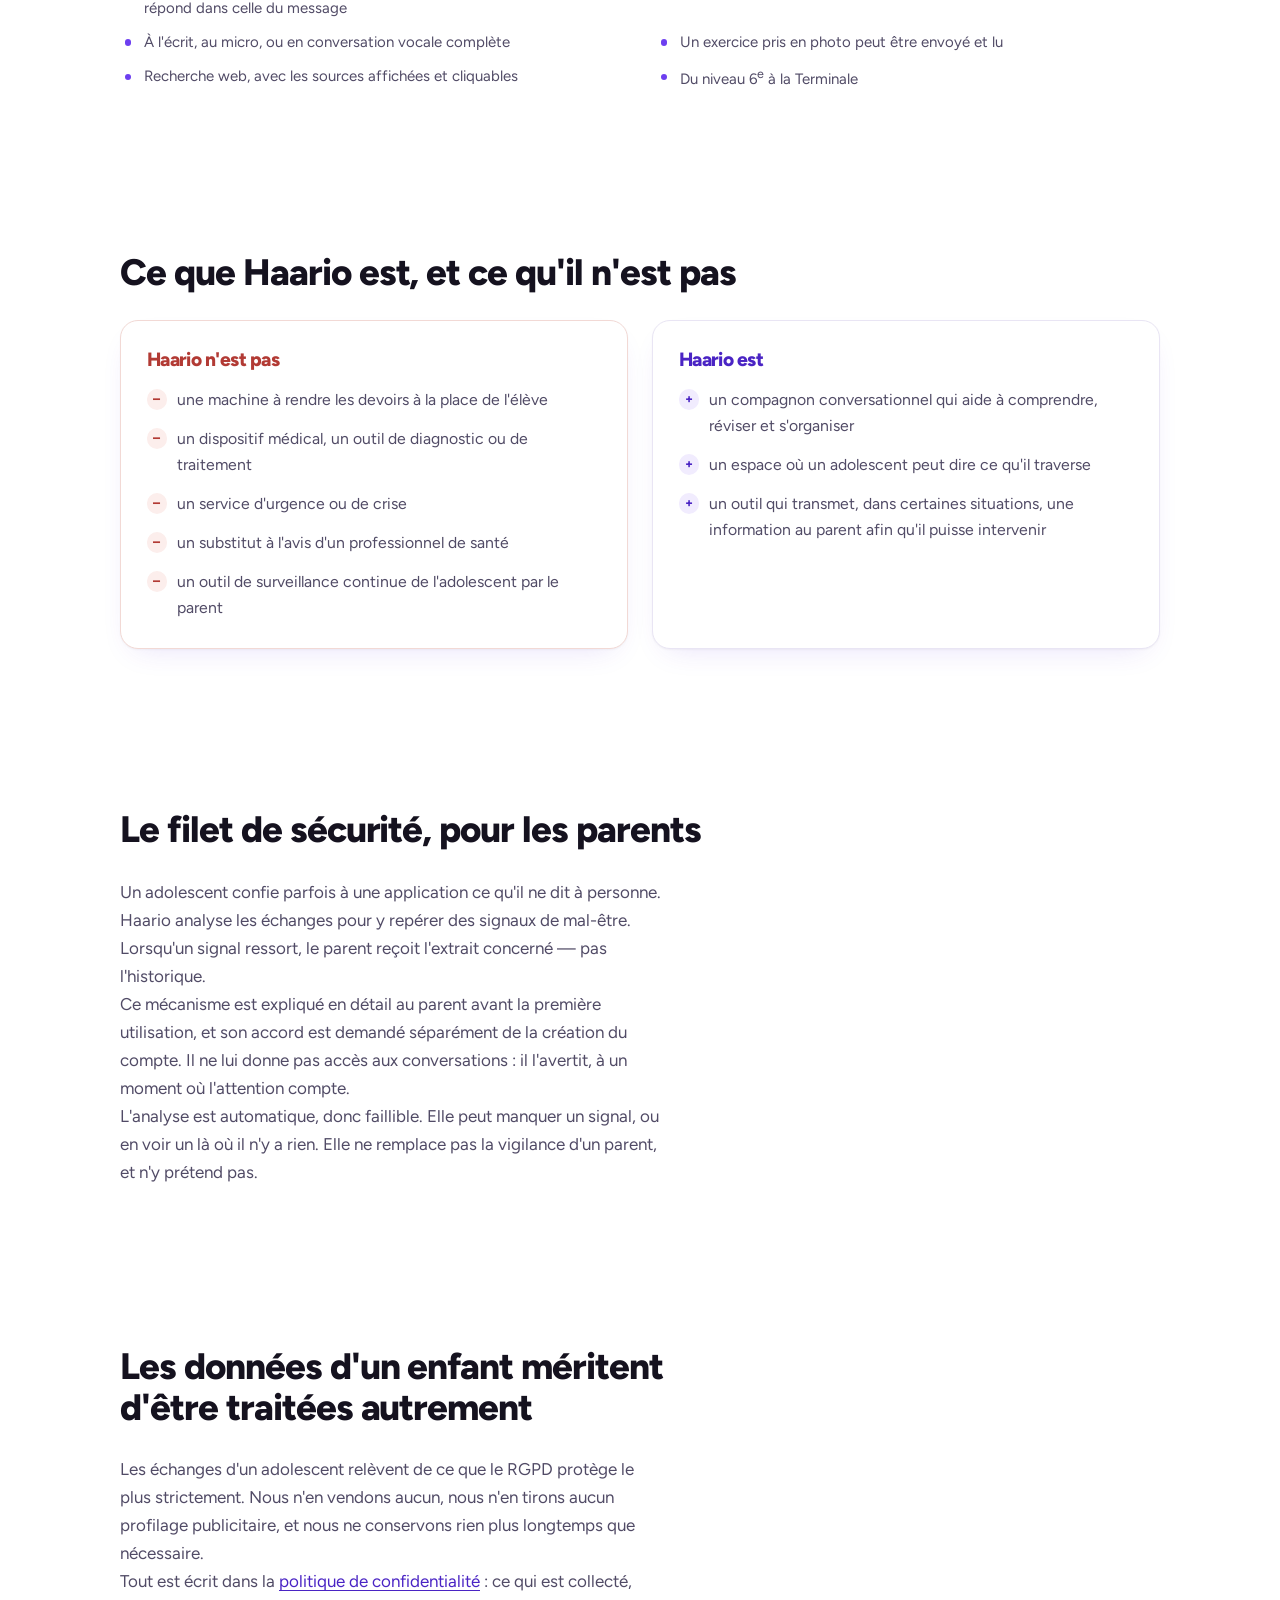
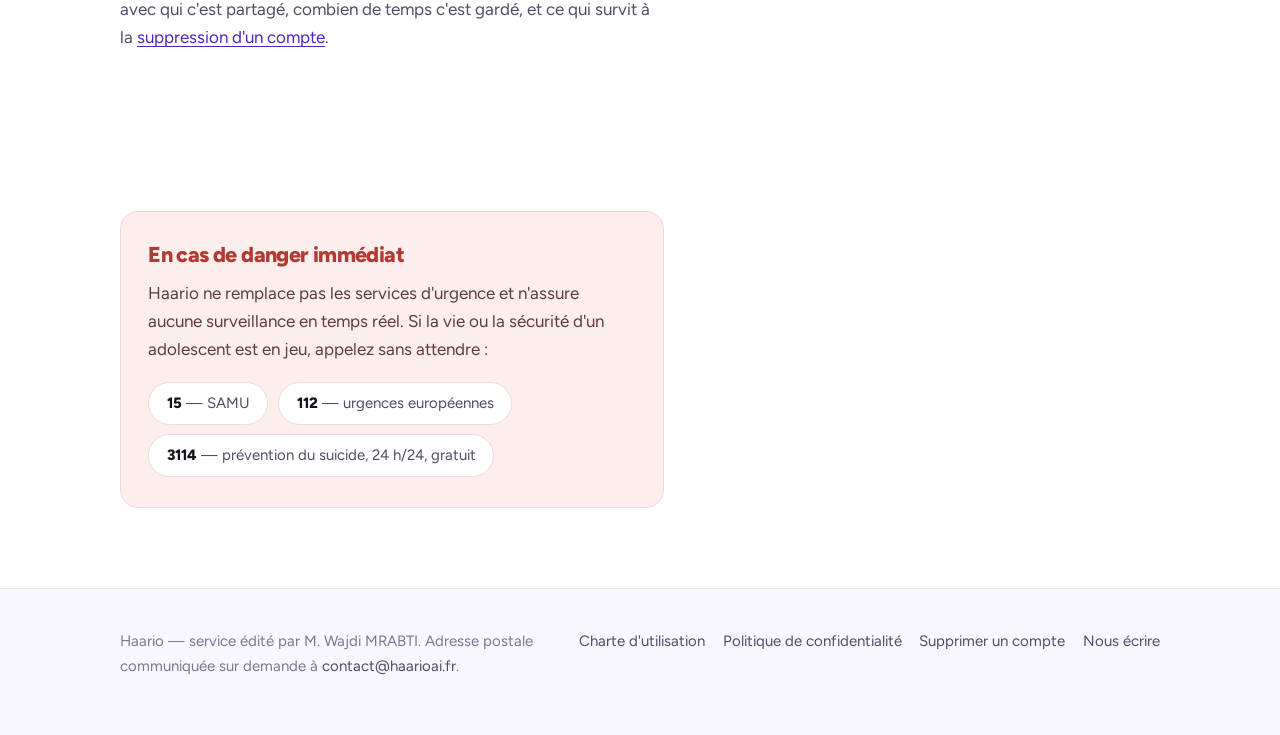
==== commit 5e75d391: "refonte : hero et bandeau de reassurance Le hero passe au gabarit des maquettes : pastille d'accroch" ====
--- a/index.html
+++ b/index.html
@@ -69,6 +69,12 @@
   --alerte-texte:#5E3B38;
 
   /* profondeur */
+  /* Le bouton garde le violet profond de la marque dans les DEUX thèmes :
+     sur le violet clair du mode sombre, du texte blanc tomberait sous le
+     seuil de contraste. Ces deux jetons ne sont donc pas redéfinis plus bas. */
+  --cta-a: #6D3FF0;
+  --cta-b: #5B2FE0;
+
   --ombre:       0 1px 2px rgba(21,18,31,.05), 0 8px 24px -12px rgba(21,18,31,.10);
   --ombre-carte: 0 1px 2px rgba(21,18,31,.04), 0 12px 32px -16px rgba(91,47,224,.18);
   --halo:        rgba(91,47,224,.18);
@@ -336,7 +342,7 @@
   display: inline-flex; align-items: center; gap: .6rem;
   padding: .85rem 1.5rem;
   border-radius: 999px;
-  background: linear-gradient(135deg, var(--violet-vif), var(--violet));
+  background: linear-gradient(135deg, var(--cta-a), var(--cta-b));
   color: #fff; text-decoration: none;
   font-weight: 700; font-size: 1rem;
   box-shadow: 0 10px 26px -12px rgba(91,47,224,.7);
@@ -714,17 +720,46 @@
   <section class="hero">
     <div class="enveloppe">
       <div class="hero-texte">
-      <p class="eyebrow" data-i18n="hero.eyebrow">Compagnon IA pour les 11–18 ans</p>
-      <h1 id="titre-hero" data-i18n="hero.titre">Plus qu'une IA. Un allié pour grandir.</h1>
-      <p data-i18n="hero.p1">La vie d'un ado ne se découpe pas en catégories. Un contrôle de maths à préparer, un manque de motivation, une question qu'on n'ose pas poser ou simplement besoin de parler : tout peut arriver dans la même conversation.</p>
-      <p data-i18n="hero.p2">Haario s'adapte. Il explique quand il faut comprendre, encourage quand il faut avancer et écoute quand il faut parler. Et si quelque chose ne va vraiment pas, Haario sait aussi quand il faut passer le relais et prévenir un parent.</p>
-      <p class="rappel" data-i18n="hero.test">Haario est actuellement en test fermé auprès de familles volontaires. Pour suivre son lancement : <a href="mailto:contact@haarioai.fr">contact@haarioai.fr</a></p>
+        <p class="pastille"><svg viewBox="0 0 24 24" fill="currentColor" aria-hidden="true"><path d="M12 4.4l1.7 5.9 5.9 1.7-5.9 1.7-1.7 5.9-1.7-5.9-5.9-1.7 5.9-1.7z"/></svg><span data-i18n="hero.eyebrow">Compagnon IA pour les 11–18 ans</span></p>
+        <h1 id="titre-hero" data-i18n="hero.titre">Plus qu'une IA. Un allié pour grandir.</h1>
+        <p data-i18n="hero.p1">La vie d'un ado ne se découpe pas en catégories. Un contrôle de maths à préparer, un manque de motivation, une question qu'on n'ose pas poser ou simplement besoin de parler : tout peut arriver dans la même conversation.</p>
+        <p data-i18n="hero.p2">Haario s'adapte. Il explique quand il faut comprendre, encourage quand il faut avancer et écoute quand il faut parler. Et si quelque chose ne va vraiment pas, Haario sait aussi quand il faut passer le relais et prévenir un parent.</p>
+        <!-- Un seul appel à l'action, et il aboutit : l'application n'est pas
+             publiée, aucun autre parcours n'existe. -->
+        <div class="cta-bloc">
+          <a class="cta" href="mailto:contact@haarioai.fr"><span data-i18n="cta.contact">Haario est en test fermé — écrivez-nous</span><svg class="fleche" viewBox="0 0 24 24" fill="none" stroke="currentColor" stroke-width="2.2" stroke-linecap="round" stroke-linejoin="round" aria-hidden="true"><path d="M4 12h15M13 6l6 6-6 6"/></svg></a>
+          <p class="sous-cta" data-i18n="hero.test">Le test se déroule auprès de familles volontaires. Écrivez-nous pour suivre le lancement.</p>
+        </div>
       </div>
       <div class="hero-visuel">
-        <img src="/images/haario-logo-hero.webp" width="762" height="847"
-             alt="Le logo de Haario : un H étoilé dans lequel apparaît un petit robot violet."
+        <img src="/images/haario-heros-600.webp"
+             srcset="/images/haario-heros-600.webp 600w, /images/haario-heros-1200.webp 1200w"
+             sizes="(min-width: 58rem) 34rem, 90vw"
+             width="600" height="644"
+             alt="La mascotte de Haario, un petit robot violet, s'élance au milieu de planètes et d'étoiles."
              fetchpriority="high" decoding="async">
       </div>
+    </div>
+  </section>
+
+  <!-- Bandeau de réassurance. ⚠️ Aucune preuve sociale : l'application n'est
+       pas publiée. Le troisième point énonce un fait vérifiable. -->
+  <section class="reassurance" aria-label="Ce qui encadre Haario">
+    <div class="enveloppe">
+      <ul>
+        <li>
+          <span class="jeton"><svg viewBox="0 0 24 24" fill="none" stroke="currentColor" stroke-width="1.8" stroke-linecap="round" stroke-linejoin="round" aria-hidden="true"><path d="M12 2.8l7 2.6v5.4c0 4.2-2.9 7.7-7 8.6-4.1-.9-7-4.4-7-8.6V5.4z"/><path d="M9 11.8l2.1 2.1 4-4.2"/></svg></span>
+          <div><b data-i18n="rea.a.t">Pensé pour protéger</b><span data-i18n="rea.a.p">Un filet de sécurité qui prévient le parent lorsqu'un signal de mal-être ressort.</span></div>
+        </li>
+        <li>
+          <span class="jeton"><svg viewBox="0 0 24 24" fill="none" stroke="currentColor" stroke-width="1.8" stroke-linecap="round" stroke-linejoin="round" aria-hidden="true"><path d="M14.5 3.2H6.2A1.7 1.7 0 0 0 4.5 4.9v14.2a1.7 1.7 0 0 0 1.7 1.7h11.6a1.7 1.7 0 0 0 1.7-1.7V8.2z"/><path d="M14.5 3.2v5h5"/><path d="M8.4 13h7.2M8.4 16.6h4.4"/></svg></span>
+          <div><b data-i18n="rea.b.t">Un extrait, jamais l'historique</b><span data-i18n="rea.b.p">Le parent reçoit le passage concerné. Il n'a pas accès aux conversations.</span></div>
+        </li>
+        <li>
+          <span class="jeton"><svg viewBox="0 0 24 24" fill="none" stroke="currentColor" stroke-width="1.8" stroke-linecap="round" stroke-linejoin="round" aria-hidden="true"><circle cx="9" cy="8.2" r="3.2"/><path d="M2.9 20.2a6.1 6.1 0 0 1 12.2 0"/><path d="M16.4 5.4a3.2 3.2 0 0 1 0 5.9"/><path d="M17.8 14.6a6.1 6.1 0 0 1 3.3 5.6"/></svg></span>
+          <div><b data-i18n="rea.c.t">Conçu avec des pédopsychiatres et des juristes</b><span data-i18n="rea.c.p">Le cadre d'usage et les documents ont été relus par des professionnels.</span></div>
+        </li>
+      </ul>
     </div>
   </section>
 
@@ -847,7 +882,11 @@
     "hero.titre": "More than an AI. An ally for growing up.",
     "hero.p1": "A teenager's life doesn't split into neat categories. A maths test to prepare for, motivation that won't come, a question they don't dare ask, or simply the need to talk: it can all land in the same conversation.",
     "hero.p2": "Haario adapts. It explains when understanding is what's needed, encourages when it's time to move, and listens when talking is what matters. And if something is really wrong, Haario knows when to hand over and alert a parent.",
-    "hero.test": "Haario is currently in closed testing with volunteer families. To follow the launch: <a href=\"mailto:contact@haarioai.fr\">contact@haarioai.fr</a>",
+    "hero.test": "Testing runs with volunteer families. Write to us to follow the launch.",
+    "cta.contact": "Haario is in closed testing — write to us",
+    "rea.a.t": "Built to protect", "rea.a.p": "A safety net that alerts the parent when a sign of distress comes through.",
+    "rea.b.t": "An excerpt, never the history", "rea.b.p": "The parent receives the passage concerned. They have no access to the conversations.",
+    "rea.c.t": "Designed with child psychiatrists and lawyers", "rea.c.p": "The framework of use and the documents were reviewed by professionals.",
     "roles.titre": "It adapts to what the teenager needs, when they need it",
     "roles.a.role": "Explain", "roles.a.h": "When understanding is what's needed",
     "roles.a.p": "Haario takes the idea from another angle, at the school level on file, and moves forward through questions. Faced with an exercise, it guides the next step — it refuses to take it in the student's place.",
@@ -895,7 +934,11 @@
     "hero.titre": "Más que una IA. Un aliado para crecer.",
     "hero.p1": "La vida de un adolescente no se divide en categorías. Un examen de matemáticas que preparar, falta de motivación, una pregunta que no se atreve a hacer o simplemente ganas de hablar: todo puede caber en la misma conversación.",
     "hero.p2": "Haario se adapta. Explica cuando hay que entender, anima cuando hay que avanzar y escucha cuando hay que hablar. Y si algo va realmente mal, Haario sabe también cuándo dar el relevo y avisar a un padre o una madre.",
-    "hero.test": "Haario está actualmente en prueba cerrada con familias voluntarias. Para seguir su lanzamiento: <a href=\"mailto:contact@haarioai.fr\">contact@haarioai.fr</a>",
+    "hero.test": "La prueba se realiza con familias voluntarias. Escríbanos para seguir el lanzamiento.",
+    "cta.contact": "Haario está en prueba cerrada — escríbanos",
+    "rea.a.t": "Pensado para proteger", "rea.a.p": "Una red de seguridad que avisa al progenitor cuando aparece una señal de malestar.",
+    "rea.b.t": "Un extracto, nunca el historial", "rea.b.p": "El progenitor recibe el pasaje en cuestión. No accede a las conversaciones.",
+    "rea.c.t": "Diseñado con psiquiatras infantiles y juristas", "rea.c.p": "El marco de uso y los documentos fueron revisados por profesionales.",
     "roles.titre": "Se adapta a lo que el adolescente necesita, cuando lo necesita",
     "roles.a.role": "Explicar", "roles.a.h": "Cuando hay que entender",
     "roles.a.p": "Haario retoma la noción de otra manera, al nivel escolar indicado, y avanza mediante preguntas. Ante un ejercicio, guía el paso siguiente: se niega a darlo en lugar del alumno.",
@@ -943,7 +986,11 @@
     "hero.titre": "أكثر من ذكاء اصطناعي. رفيق في طريق النمو.",
     "hero.p1": "حياة المراهق لا تنقسم إلى خانات. اختبار رياضيات يجب التحضير له، حماس غائب، سؤال لا يجرؤ على طرحه، أو مجرد حاجة إلى الكلام: كل ذلك قد يأتي في محادثة واحدة.",
     "hero.p2": "هاريو يتكيّف. يشرح حين يلزم الفهم، ويشجّع حين يلزم التقدّم، ويصغي حين يلزم الكلام. وإذا كان هناك ما يستدعي القلق فعلاً، يعرف هاريو متى يسلّم الأمر ويُنبّه أحد الوالدين.",
-    "hero.test": "هاريو حالياً في مرحلة اختبار مغلق مع عائلات متطوّعة. لمتابعة الإطلاق: <a href=\"mailto:contact@haarioai.fr\">contact@haarioai.fr</a>",
+    "hero.test": "يجري الاختبار مع عائلات متطوّعة. راسلونا لمتابعة الإطلاق.",
+    "cta.contact": "هاريو في مرحلة اختبار مغلق — راسلونا",
+    "rea.a.t": "مصمَّم للحماية", "rea.a.p": "شبكة أمان تُنبّه وليّ الأمر عند ظهور إشارة ضيق.",
+    "rea.b.t": "مقتطف، لا السجلّ كاملاً", "rea.b.p": "يتلقّى وليّ الأمر المقطع المعنيّ فقط، ولا يطّلع على المحادثات.",
+    "rea.c.t": "صُمِّم بمشاركة أطبّاء نفسيين للأطفال وحقوقيين", "rea.c.p": "روجِع إطار الاستخدام والوثائق من قِبل مختصّين.",
     "roles.titre": "يتكيّف مع ما يحتاجه المراهق، في الوقت الذي يحتاجه",
     "roles.a.role": "الشرح", "roles.a.h": "حين يلزم الفهم",
     "roles.a.p": "يعيد هاريو تقديم الفكرة بطريقة أخرى، وفق المستوى الدراسي المسجَّل، ويتقدّم عبر الأسئلة. أمام تمرين، يرشد إلى الخطوة التالية — ولا يقوم بها بدلاً من التلميذ.",
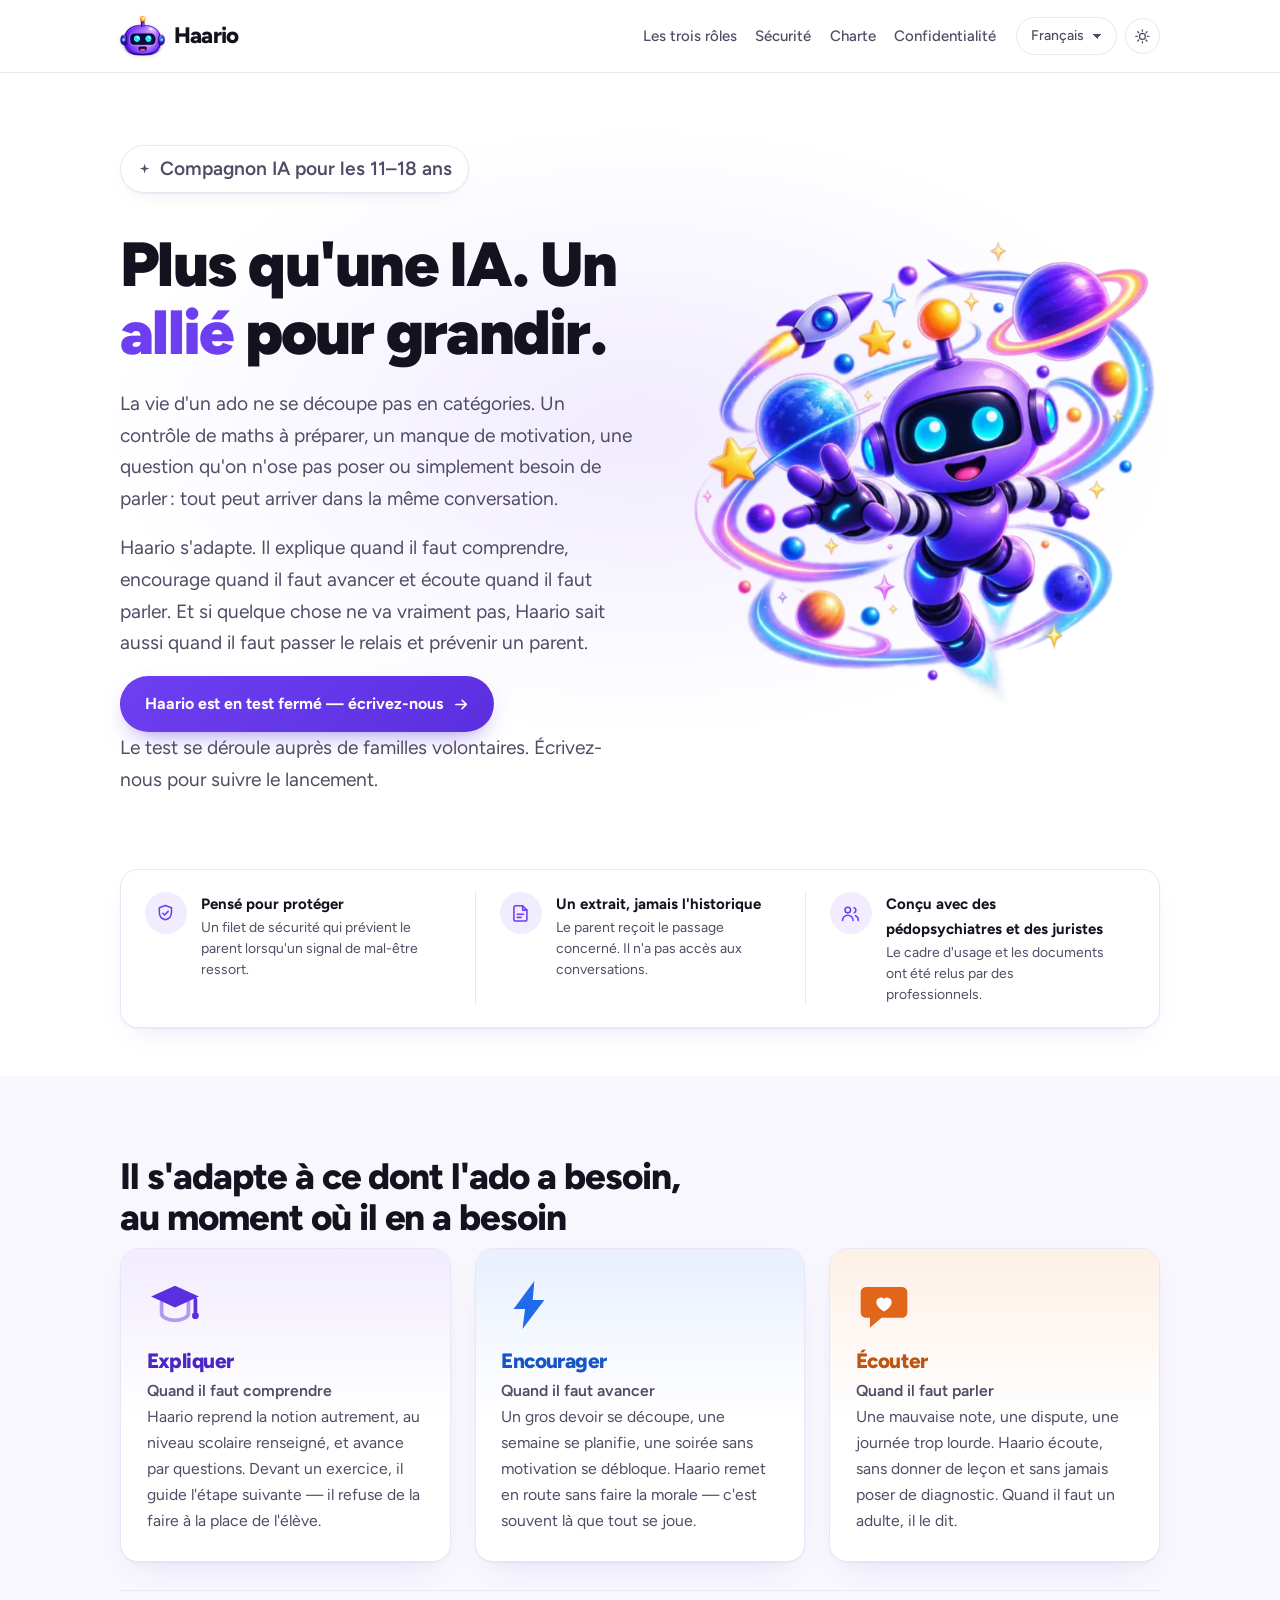
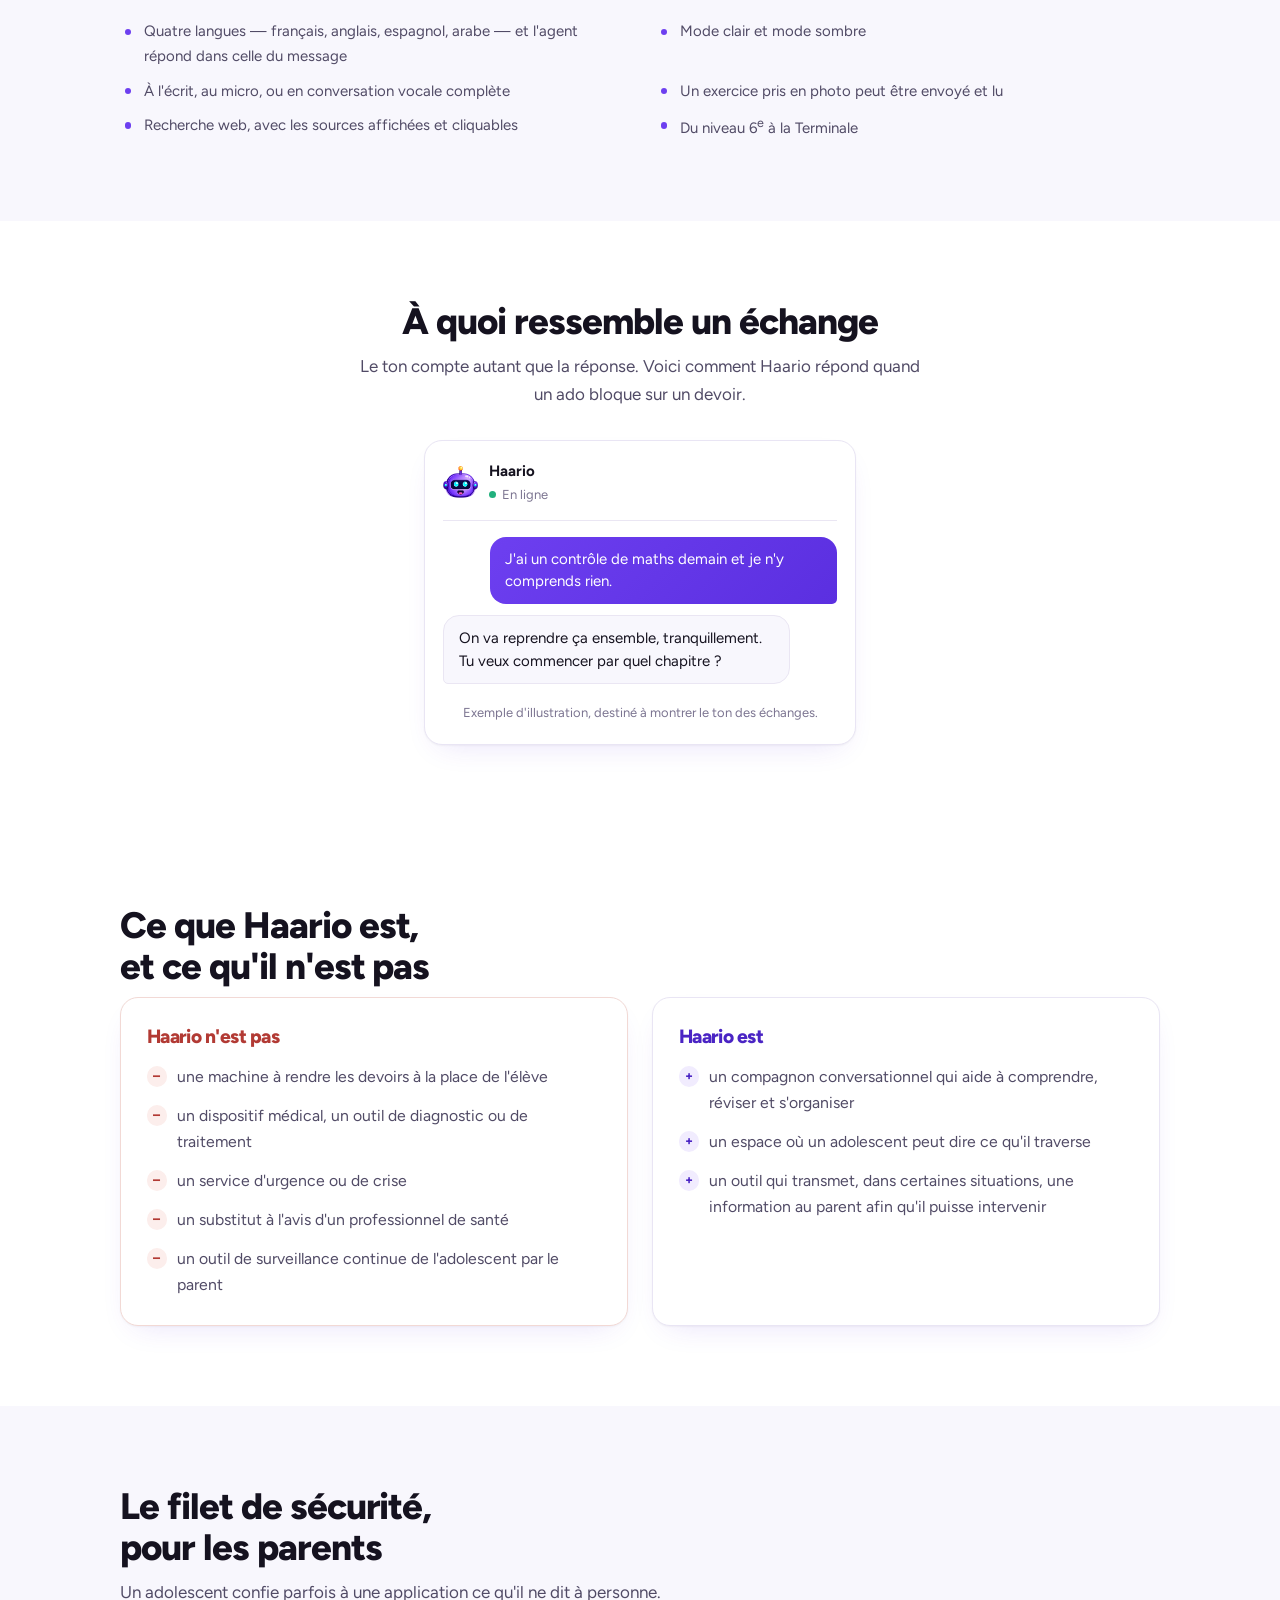
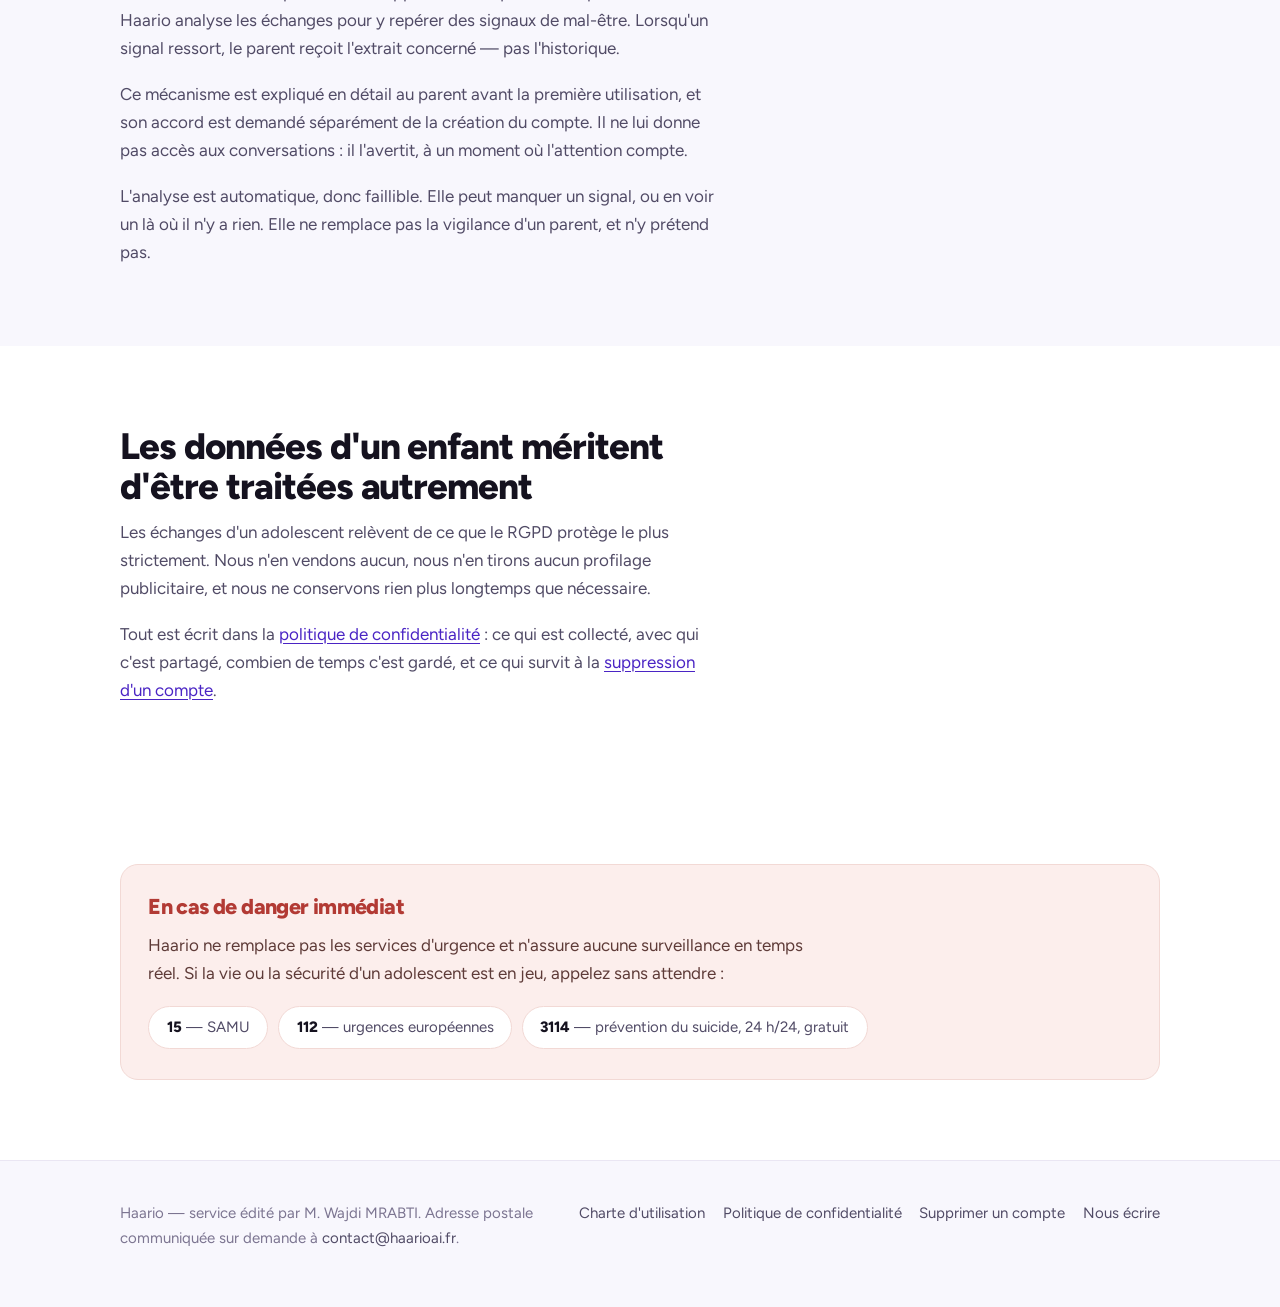
==== commit 41dfa713: "refonte : cartes des trois roles, apercu de conversation, sections de contenu Les trois roles passen" ====
--- a/index.html
+++ b/index.html
@@ -366,22 +366,6 @@
 .intro-section { color: var(--encre-2); max-width: 52ch; margin: 0 0 2rem; }
 .section--centre .intro-section { margin-inline: auto; text-align: center; }
 
-/* Ancien balisage de la page d'accueil, encore en place le temps que les
-   sections passent une à une au nouveau gabarit. À retirer ensuite. */
-.section > .enveloppe > h2 { font-size: clamp(1.55rem, 3.4vw, 2.3rem); margin: 0 0 1.75rem; max-width: 26ch; }
-.eyebrow {
-  font-size: .75rem; font-weight: 800; letter-spacing: .1em;
-  text-transform: uppercase; color: var(--violet-sur); margin: 0 0 1.25rem;
-}
-.rappel {
-  margin-top: 2.25rem; font-size: .9375rem !important; color: var(--encre-3) !important;
-  border-inline-start: 2px solid var(--violet-doux); padding-inline-start: 1rem; max-width: 46ch;
-}
-.pan .role {
-  font-size: .72rem; font-weight: 800; letter-spacing: .1em;
-  text-transform: uppercase; color: var(--teinte-sur, var(--violet-sur)); margin: 0 0 .7rem;
-}
-
 /* ══════════════════════════════════════════════════════════════════════
    6. Hero
    ══════════════════════════════════════════════════════════════════════ */
@@ -485,9 +469,19 @@
 .pan--avancer    { --teinte: var(--bleu);   --teinte-sur: var(--bleu-sur);   --teinte-doux: var(--bleu-doux); }
 .pan--parler     { --teinte: var(--orange); --teinte-sur: var(--orange-sur); --teinte-doux: var(--orange-doux); }
 
-.pan .icone { width: 3.5rem; height: 3.5rem; margin-bottom: 1.1rem; display: block; }
+.pan .icone {
+  width: 3.5rem; height: 3.5rem; margin-bottom: 1.1rem; display: block;
+  color: var(--teinte);
+}
 .pan .icone svg { width: 100%; height: 100%; display: block; }
-.pan h3 { font-size: 1.3rem; margin: 0 0 .55rem; color: var(--teinte-sur); font-weight: 800; }
+:root[data-theme="sombre"] .pan .icone { filter: drop-shadow(0 0 10px color-mix(in srgb, var(--teinte) 45%, transparent)); }
+@media (prefers-color-scheme: dark) {
+  :root:not([data-theme="clair"]):not([data-theme="sombre"]) .pan .icone {
+    filter: drop-shadow(0 0 10px color-mix(in srgb, var(--teinte) 45%, transparent));
+  }
+}
+.pan h3 { font-size: 1.3rem; margin: 0 0 .3rem; color: var(--teinte-sur); font-weight: 800; }
+.pan-sous { font-size: .875rem; font-weight: 600; color: var(--encre-3); margin: 0 0 .7rem; }
 .pan p { margin: 0; font-size: .9875rem; color: var(--encre-2); }
 
 /* la liste des capacités réelles, sous les cartes */
@@ -527,9 +521,11 @@
 }
 .bulles { display: grid; gap: .7rem; }
 .bulle { max-width: 88%; padding: .7rem .95rem; border-radius: 16px; font-size: .9375rem; line-height: 1.5; }
+/* Même violet profond que le bouton, et pour la même raison : en mode
+   sombre, --violet-vif s'éclaircit et le texte blanc devient illisible. */
 .bulle--ado {
   justify-self: end;
-  background: linear-gradient(135deg, var(--violet-vif), var(--violet));
+  background: linear-gradient(135deg, var(--cta-a), var(--cta-b));
   color: #fff;
   border-end-end-radius: 5px;
 }
@@ -572,8 +568,11 @@
    11. Filet de sécurité, données
    ══════════════════════════════════════════════════════════════════════ */
 
-.section p { color: var(--encre-2); }
-.prose { max-width: 54ch; display: grid; gap: 1.1rem; }
+/* Pas de regle sur `.section p` : a (0,1,1) elle battait les composants
+   nommes par une seule classe (.bulle--ado, .pan-sous, .intro-section,
+   .apercu-note) et leur imposait sa couleur. La couleur de lecture est
+   portee par .prose, qui l'herite a ses paragraphes. */
+.prose { max-width: 54ch; display: grid; gap: 1.1rem; color: var(--encre-2); }
 
 /* ══════════════════════════════════════════════════════════════════════
    12. Urgence
@@ -763,25 +762,28 @@
     </div>
   </section>
 
-  <section class="section" id="roles" aria-labelledby="t-roles">
+  <section class="section section--fond" id="roles" aria-labelledby="t-roles">
     <div class="enveloppe">
-      <h2 id="t-roles" data-i18n="roles.titre">Il s'adapte à ce dont l'ado a besoin, au moment où il en a besoin</h2>
+      <h2 id="t-roles" class="titre-section" data-i18n="roles.titre">Il s'adapte à ce dont l'ado a besoin, au moment où il en a besoin</h2>
       <div class="trois">
-        <div class="pan">
-          <p class="role" data-i18n="roles.a.role">Expliquer</p>
-          <h3 data-i18n="roles.a.h">Quand il faut comprendre</h3>
+        <article class="pan pan--comprendre">
+          <span class="icone"><svg viewBox="0 0 48 48" fill="none" aria-hidden="true"><path d="M24 7.5 3.5 16.8 24 26.1l20.5-9.3z" fill="currentColor"/><path d="M12.5 21.5V31c0 3.4 5.1 6.1 11.5 6.1S35.5 34.4 35.5 31v-9.5" stroke="currentColor" stroke-width="3.2" stroke-linecap="round" opacity=".45"/><path d="M41.5 19.4v10.2" stroke="currentColor" stroke-width="3.2" stroke-linecap="round"/><circle cx="41.5" cy="33.2" r="2.9" fill="currentColor"/></svg></span>
+          <h3 data-i18n="roles.a.role">Expliquer</h3>
+          <p class="pan-sous" data-i18n="roles.a.h">Quand il faut comprendre</p>
           <p data-i18n="roles.a.p">Haario reprend la notion autrement, au niveau scolaire renseigné, et avance par questions. Devant un exercice, il guide l'étape suivante — il refuse de la faire à la place de l'élève.</p>
-        </div>
-        <div class="pan">
-          <p class="role" data-i18n="roles.b.role">Encourager</p>
-          <h3 data-i18n="roles.b.h">Quand il faut avancer</h3>
+        </article>
+        <article class="pan pan--avancer">
+          <span class="icone"><svg viewBox="0 0 48 48" fill="none" aria-hidden="true"><path d="M28.6 3.5 10.8 27.4h9.8L18.4 44.5 37.2 19.7h-10z" fill="currentColor"/></svg></span>
+          <h3 data-i18n="roles.b.role">Encourager</h3>
+          <p class="pan-sous" data-i18n="roles.b.h">Quand il faut avancer</p>
           <p data-i18n="roles.b.p">Un gros devoir se découpe, une semaine se planifie, une soirée sans motivation se débloque. Haario remet en route sans faire la morale — c'est souvent là que tout se joue.</p>
-        </div>
-        <div class="pan">
-          <p class="role" data-i18n="roles.c.role">Écouter</p>
-          <h3 data-i18n="roles.c.h">Quand il faut parler</h3>
+        </article>
+        <article class="pan pan--parler">
+          <span class="icone"><svg viewBox="0 0 48 48" fill="none" aria-hidden="true"><path d="M8.5 8.5h31a4.5 4.5 0 0 1 4.5 4.5v17.4a4.5 4.5 0 0 1-4.5 4.5H21.9L12 43.6v-8.7H8.5A4.5 4.5 0 0 1 4 30.4V13a4.5 4.5 0 0 1 4.5-4.5z" fill="currentColor"/><path d="M24 29.6c-1.2-.8-6.6-4-6.6-8.2a3.8 3.8 0 0 1 6.6-2.5 3.8 3.8 0 0 1 6.6 2.5c0 4.2-5.4 7.4-6.6 8.2z" fill="var(--carte)"/></svg></span>
+          <h3 data-i18n="roles.c.role">Écouter</h3>
+          <p class="pan-sous" data-i18n="roles.c.h">Quand il faut parler</p>
           <p data-i18n="roles.c.p">Une mauvaise note, une dispute, une journée trop lourde. Haario écoute, sans donner de leçon et sans jamais poser de diagnostic. Quand il faut un adulte, il le dit.</p>
-        </div>
+        </article>
       </div>
       <div class="fil">
         <ul>
@@ -796,9 +798,30 @@
     </div>
   </section>
 
+  <!-- Apercu de conversation. ⚠️ L'echange reste anodin : mettre en vitrine
+       un ado qui va mal serait indecent. Il est explicitement presente
+       comme un exemple, pas comme une conversation reelle. -->
+  <section class="section section--centre" aria-labelledby="t-apercu">
+    <div class="enveloppe">
+      <h2 id="t-apercu" class="titre-section" data-i18n="apercu.titre">À quoi ressemble un échange</h2>
+      <p class="intro-section" data-i18n="apercu.intro">Le ton compte autant que la réponse. Voici comment Haario répond quand un ado bloque sur un devoir.</p>
+      <div class="apercu">
+        <div class="apercu-tete">
+          <img src="/images/haario-tete-marque.png" alt="" width="135" height="120" decoding="async">
+          <div><b>Haario</b><span data-i18n="apercu.statut">En ligne</span></div>
+        </div>
+        <div class="bulles">
+          <p class="bulle bulle--ado" data-i18n="apercu.ado">J'ai un contrôle de maths demain et je n'y comprends rien.</p>
+          <p class="bulle bulle--haario" data-i18n="apercu.haario">On va reprendre ça ensemble, tranquillement. Tu veux commencer par quel chapitre ?</p>
+        </div>
+        <p class="apercu-note" data-i18n="apercu.note">Exemple d'illustration, destiné à montrer le ton des échanges.</p>
+      </div>
+    </div>
+  </section>
+
   <section class="section" aria-labelledby="t-cadre">
     <div class="enveloppe">
-      <h2 id="t-cadre" data-i18n="cadre.titre">Ce que Haario est, et ce qu'il n'est pas</h2>
+      <h2 id="t-cadre" class="titre-section" data-i18n="cadre.titre">Ce que Haario est, et ce qu'il n'est pas</h2>
       <div class="deux-versants">
         <div class="versant versant--non">
           <h3 data-i18n="cadre.non.h">Haario n'est pas</h3>
@@ -822,10 +845,10 @@
     </div>
   </section>
 
-  <section class="section" id="securite" aria-labelledby="t-securite">
+  <section class="section section--fond" id="securite" aria-labelledby="t-securite">
     <div class="enveloppe">
-      <h2 id="t-securite" data-i18n="secu.titre">Le filet de sécurité, pour les parents</h2>
-      <div class="colonne">
+      <h2 id="t-securite" class="titre-section" data-i18n="secu.titre">Le filet de sécurité, pour les parents</h2>
+      <div class="prose">
         <p data-i18n="secu.p1">Un adolescent confie parfois à une application ce qu'il ne dit à personne. Haario analyse les échanges pour y repérer des signaux de mal-être. Lorsqu'un signal ressort, le parent reçoit l'extrait concerné — pas l'historique.</p>
         <p data-i18n="secu.p2">Ce mécanisme est expliqué en détail au parent avant la première utilisation, et son accord est demandé séparément de la création du compte. Il ne lui donne pas accès aux conversations : il l'avertit, à un moment où l'attention compte.</p>
         <p data-i18n="secu.p3">L'analyse est automatique, donc faillible. Elle peut manquer un signal, ou en voir un là où il n'y a rien. Elle ne remplace pas la vigilance d'un parent, et n'y prétend pas.</p>
@@ -835,8 +858,8 @@
 
   <section class="section" aria-labelledby="t-donnees">
     <div class="enveloppe">
-      <h2 id="t-donnees" data-i18n="data.titre">Les données d'un enfant méritent d'être traitées autrement</h2>
-      <div class="colonne">
+      <h2 id="t-donnees" class="titre-section" data-i18n="data.titre">Les données d'un enfant méritent d'être traitées autrement</h2>
+      <div class="prose">
         <p data-i18n="data.p1">Les échanges d'un adolescent relèvent de ce que le RGPD protège le plus strictement. Nous n'en vendons aucun, nous n'en tirons aucun profilage publicitaire, et nous ne conservons rien plus longtemps que nécessaire.</p>
         <p data-i18n="data.p2">Tout est écrit dans la <a href="/confidentialite">politique de confidentialité</a> : ce qui est collecté, avec qui c'est partagé, combien de temps c'est gardé, et ce qui survit à la <a href="/suppression-de-compte">suppression d'un compte</a>.</p>
       </div>
@@ -845,7 +868,7 @@
 
   <section class="section" aria-labelledby="t-urgence">
     <div class="enveloppe">
-      <div class="urgence colonne">
+      <div class="urgence">
         <h2 id="t-urgence" data-i18n="urg.titre">En cas de danger immédiat</h2>
         <p data-i18n="urg.p">Haario ne remplace pas les services d'urgence et n'assure aucune surveillance en temps réel. Si la vie ou la sécurité d'un adolescent est en jeu, appelez sans attendre :</p>
         <ul class="numeros">
@@ -887,6 +910,12 @@
     "rea.a.t": "Built to protect", "rea.a.p": "A safety net that alerts the parent when a sign of distress comes through.",
     "rea.b.t": "An excerpt, never the history", "rea.b.p": "The parent receives the passage concerned. They have no access to the conversations.",
     "rea.c.t": "Designed with child psychiatrists and lawyers", "rea.c.p": "The framework of use and the documents were reviewed by professionals.",
+    "apercu.titre": "What a conversation looks like",
+    "apercu.intro": "The tone matters as much as the answer. Here is how Haario replies when a teenager is stuck on homework.",
+    "apercu.statut": "Online",
+    "apercu.ado": "I have a maths test tomorrow and I don't understand any of it.",
+    "apercu.haario": "Let's go over it together, calmly. Which chapter would you like to start with?",
+    "apercu.note": "An illustrative example, meant to show the tone of the exchanges.",
     "roles.titre": "It adapts to what the teenager needs, when they need it",
     "roles.a.role": "Explain", "roles.a.h": "When understanding is what's needed",
     "roles.a.p": "Haario takes the idea from another angle, at the school level on file, and moves forward through questions. Faced with an exercise, it guides the next step — it refuses to take it in the student's place.",
@@ -939,6 +968,12 @@
     "rea.a.t": "Pensado para proteger", "rea.a.p": "Una red de seguridad que avisa al progenitor cuando aparece una señal de malestar.",
     "rea.b.t": "Un extracto, nunca el historial", "rea.b.p": "El progenitor recibe el pasaje en cuestión. No accede a las conversaciones.",
     "rea.c.t": "Diseñado con psiquiatras infantiles y juristas", "rea.c.p": "El marco de uso y los documentos fueron revisados por profesionales.",
+    "apercu.titre": "Cómo es una conversación",
+    "apercu.intro": "El tono importa tanto como la respuesta. Así responde Haario cuando un adolescente se atasca con los deberes.",
+    "apercu.statut": "En línea",
+    "apercu.ado": "Mañana tengo un examen de matemáticas y no entiendo nada.",
+    "apercu.haario": "Vamos a repasarlo juntos, con calma. ¿Por qué capítulo quieres empezar?",
+    "apercu.note": "Ejemplo ilustrativo, para mostrar el tono de las conversaciones.",
     "roles.titre": "Se adapta a lo que el adolescente necesita, cuando lo necesita",
     "roles.a.role": "Explicar", "roles.a.h": "Cuando hay que entender",
     "roles.a.p": "Haario retoma la noción de otra manera, al nivel escolar indicado, y avanza mediante preguntas. Ante un ejercicio, guía el paso siguiente: se niega a darlo en lugar del alumno.",
@@ -991,6 +1026,12 @@
     "rea.a.t": "مصمَّم للحماية", "rea.a.p": "شبكة أمان تُنبّه وليّ الأمر عند ظهور إشارة ضيق.",
     "rea.b.t": "مقتطف، لا السجلّ كاملاً", "rea.b.p": "يتلقّى وليّ الأمر المقطع المعنيّ فقط، ولا يطّلع على المحادثات.",
     "rea.c.t": "صُمِّم بمشاركة أطبّاء نفسيين للأطفال وحقوقيين", "rea.c.p": "روجِع إطار الاستخدام والوثائق من قِبل مختصّين.",
+    "apercu.titre": "كيف تبدو المحادثة",
+    "apercu.intro": "النبرة لا تقلّ أهمّية عن الجواب. هكذا يردّ هاريو حين يتعثّر مراهق في واجبه.",
+    "apercu.statut": "متصل",
+    "apercu.ado": "غداً لديّ اختبار في الرياضيات ولا أفهم شيئاً.",
+    "apercu.haario": "سنراجعها معاً، بهدوء. من أيّ فصل تريد أن نبدأ؟",
+    "apercu.note": "مثال توضيحيّ، الغرض منه إظهار نبرة المحادثات.",
     "roles.titre": "يتكيّف مع ما يحتاجه المراهق، في الوقت الذي يحتاجه",
     "roles.a.role": "الشرح", "roles.a.h": "حين يلزم الفهم",
     "roles.a.p": "يعيد هاريو تقديم الفكرة بطريقة أخرى، وفق المستوى الدراسي المسجَّل، ويتقدّم عبر الأسئلة. أمام تمرين، يرشد إلى الخطوة التالية — ولا يقوم بها بدلاً من التلميذ.",
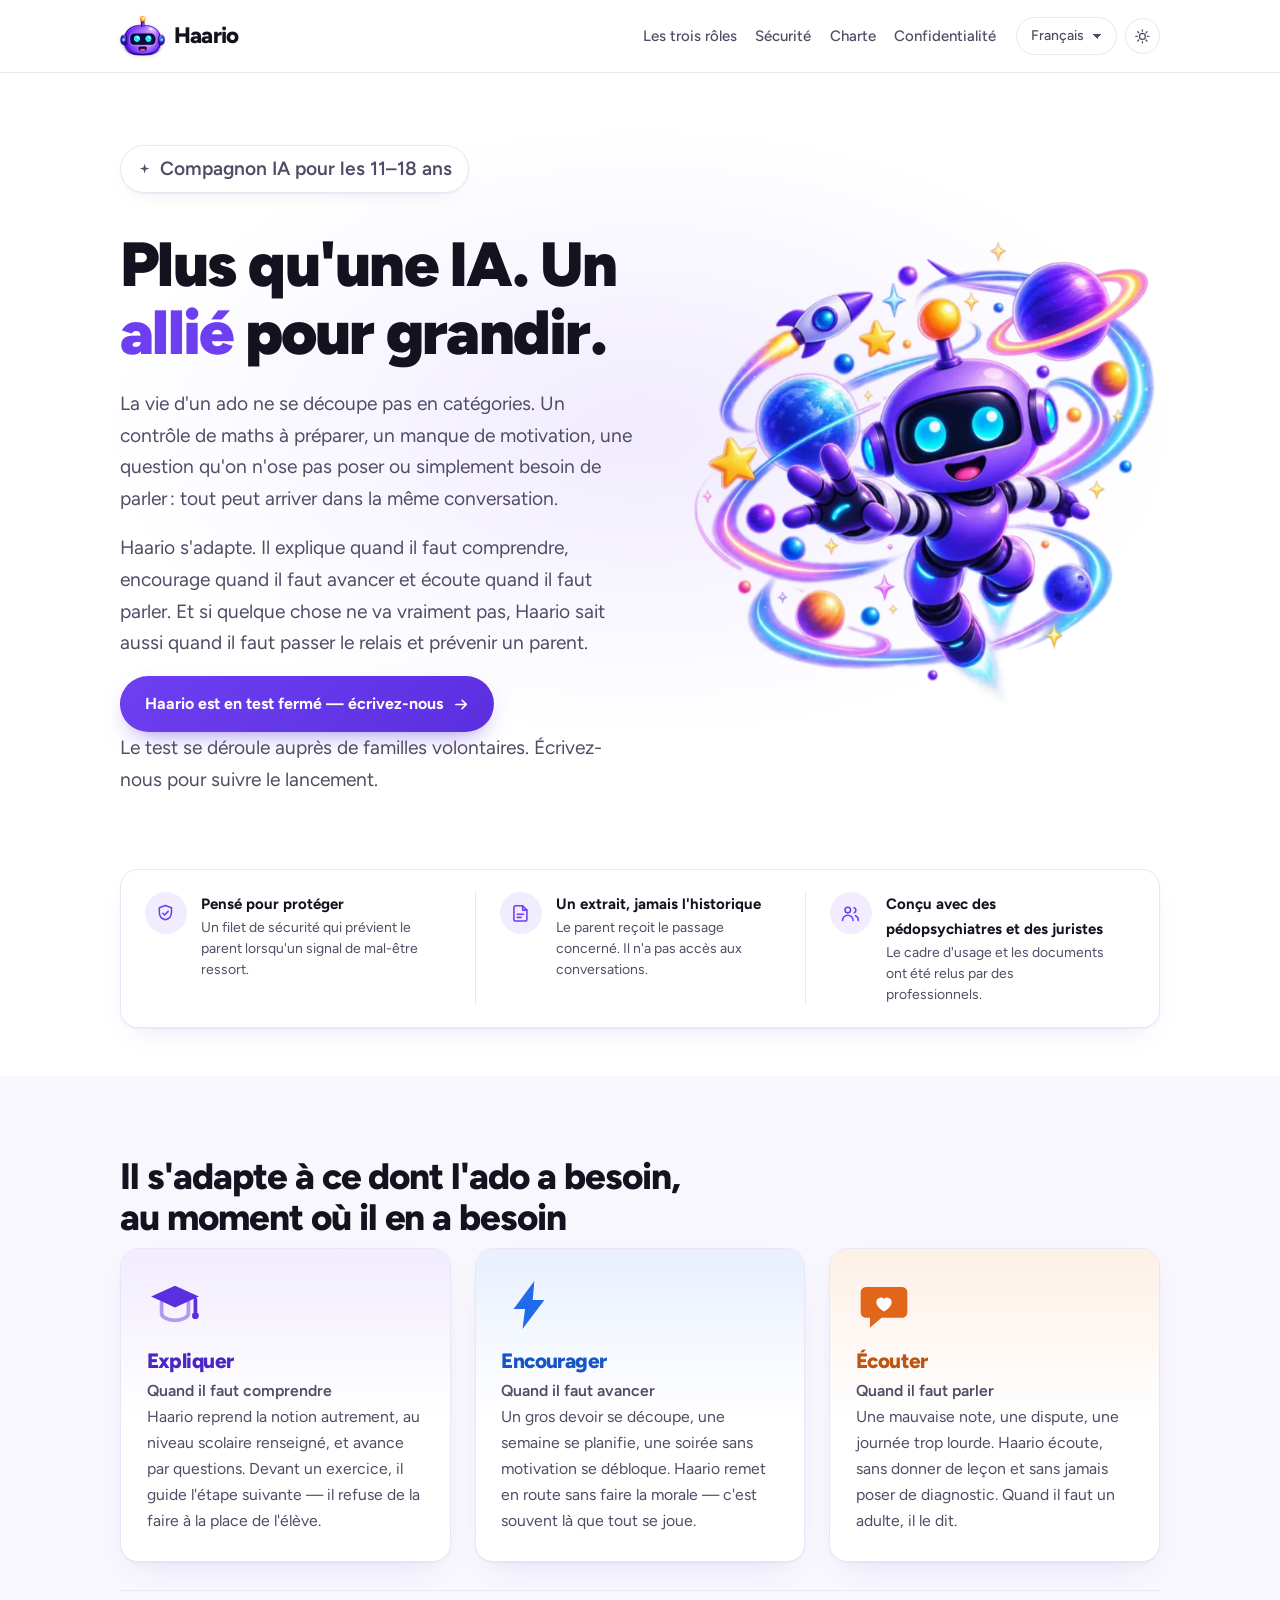
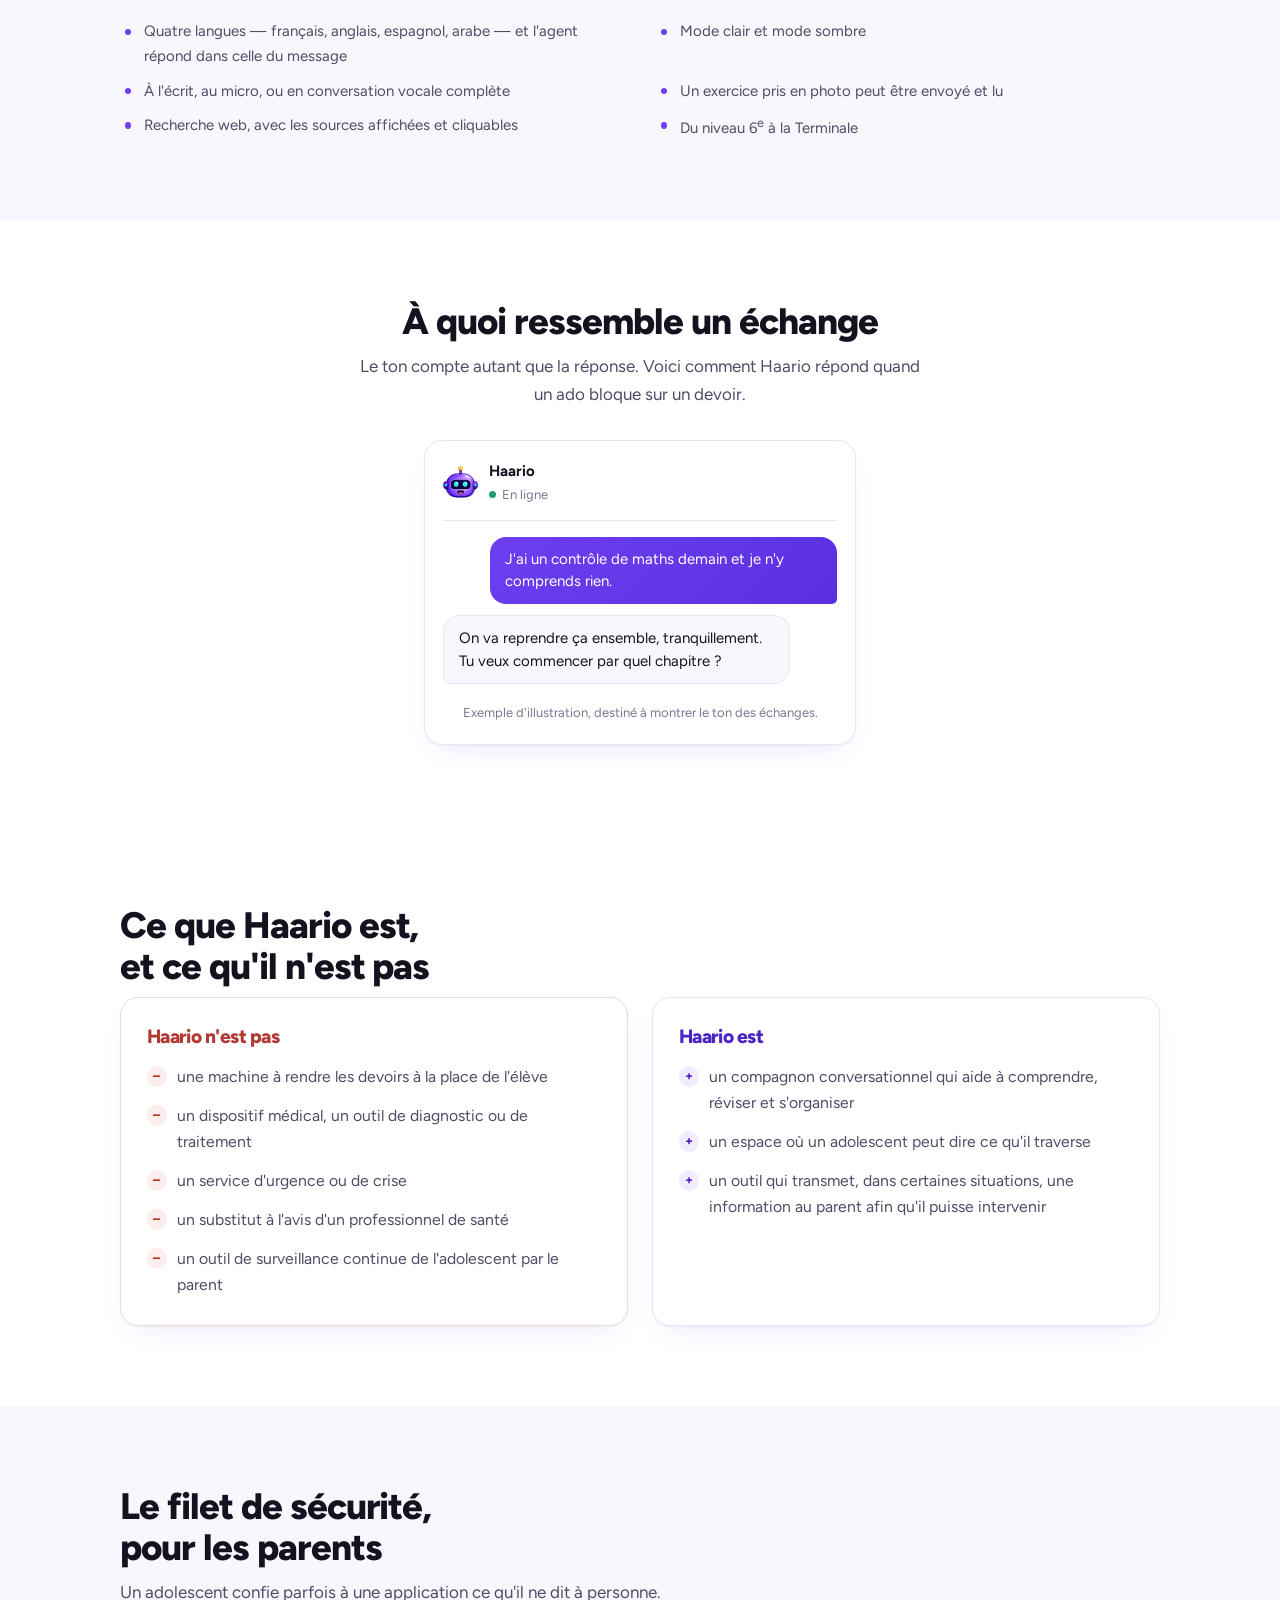
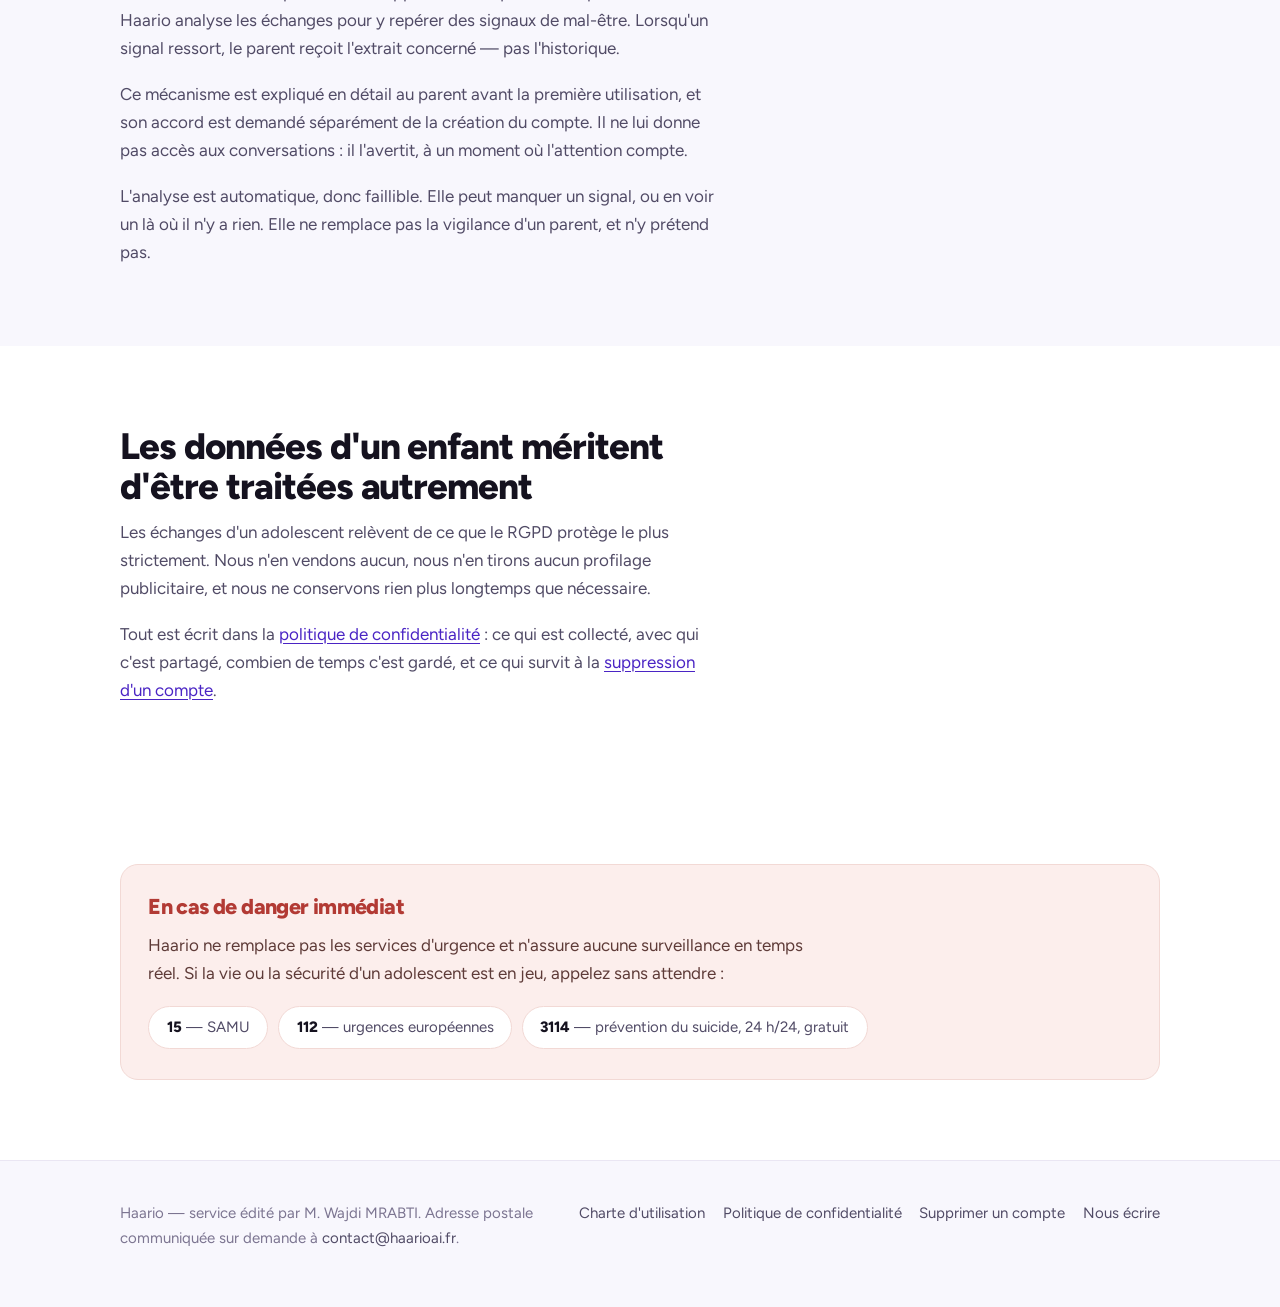
==== commit 3eef754d: "refonte : les dernieres couleurs en dur passent en variables Le §5 du plan demande que toute couleur" ====
--- a/index.html
+++ b/index.html
@@ -74,6 +74,13 @@
      seuil de contraste. Ces deux jetons ne sont donc pas redéfinis plus bas. */
   --cta-a: #6D3FF0;
   --cta-b: #5B2FE0;
+  --cta-encre: #FFFFFF;
+  --ombre-cta: 0 10px 26px -12px rgba(91,47,224,.7);
+  /* la pastille « en ligne » de l'apercu */
+  --vert-ligne: #1F9D6E;
+  /* le robot de l'en-tete est dessine sur fond clair : une ombre tres legere
+     en mode clair, un halo en mode sombre */
+  --filtre-marque: drop-shadow(0 1px 2px rgba(21,18,31,.12));
 
   --ombre:       0 1px 2px rgba(21,18,31,.05), 0 8px 24px -12px rgba(21,18,31,.10);
   --ombre-carte: 0 1px 2px rgba(21,18,31,.04), 0 12px 32px -16px rgba(91,47,224,.18);
@@ -123,6 +130,8 @@
   --ombre-carte: 0 0 0 1px rgba(167,139,250,.06), 0 18px 40px -24px rgba(139,92,246,.45);
   --halo:        rgba(139,92,246,.30);
   --lueur-hero:  radial-gradient(58% 52% at 50% 45%, rgba(139,92,246,.30), transparent 72%);
+  --vert-ligne:  #34D399;
+  --filtre-marque: drop-shadow(0 0 8px rgba(139,92,246,.30));
 
   color-scheme: dark;
 }
@@ -159,6 +168,8 @@
     --ombre-carte: 0 0 0 1px rgba(167,139,250,.06), 0 18px 40px -24px rgba(139,92,246,.45);
     --halo:        rgba(139,92,246,.30);
     --lueur-hero:  radial-gradient(58% 52% at 50% 45%, rgba(139,92,246,.30), transparent 72%);
+    --vert-ligne:  #34D399;
+    --filtre-marque: drop-shadow(0 0 8px rgba(139,92,246,.30));
 
     color-scheme: dark;
   }
@@ -251,13 +262,7 @@
      celle du robot réellement visible, pas celle d'une boîte à moitié vide. */
   height: 2.5rem; width: auto;
   display: block; flex: none;
-  filter: drop-shadow(0 1px 2px rgba(21,18,31,.12));
-}
-:root[data-theme="sombre"] .marque img { filter: drop-shadow(0 0 8px var(--halo)); }
-@media (prefers-color-scheme: dark) {
-  :root:not([data-theme="clair"]):not([data-theme="sombre"]) .marque img {
-    filter: drop-shadow(0 0 8px var(--halo));
-  }
+  filter: var(--filtre-marque);
 }
 
 .barre { display: flex; align-items: center; gap: 1.25rem; flex-wrap: wrap; }
@@ -343,12 +348,12 @@
   padding: .85rem 1.5rem;
   border-radius: 999px;
   background: linear-gradient(135deg, var(--cta-a), var(--cta-b));
-  color: #fff; text-decoration: none;
+  color: var(--cta-encre); text-decoration: none;
   font-weight: 700; font-size: 1rem;
-  box-shadow: 0 10px 26px -12px rgba(91,47,224,.7);
+  box-shadow: var(--ombre-cta);
   border: 1px solid transparent;
 }
-.cta:hover { color: #fff; filter: brightness(1.08); }
+.cta:hover { color: var(--cta-encre); filter: brightness(1.08); }
 .cta svg { width: 1.05rem; height: 1.05rem; flex: none; }
 /* La flèche pointe vers la fin de ligne : en RTL elle se retourne. */
 [dir="rtl"] .cta svg.fleche { transform: scaleX(-1); }
@@ -517,7 +522,7 @@
 .apercu-tete span { font-size: .8125rem; color: var(--encre-3); display: flex; align-items: center; gap: .35rem; }
 .apercu-tete span::before {
   content: ""; width: .45rem; height: .45rem; border-radius: 50%;
-  background: #22B07D; flex: none;
+  background: var(--vert-ligne); flex: none;
 }
 .bulles { display: grid; gap: .7rem; }
 .bulle { max-width: 88%; padding: .7rem .95rem; border-radius: 16px; font-size: .9375rem; line-height: 1.5; }
@@ -526,7 +531,7 @@
 .bulle--ado {
   justify-self: end;
   background: linear-gradient(135deg, var(--cta-a), var(--cta-b));
-  color: #fff;
+  color: var(--cta-encre);
   border-end-end-radius: 5px;
 }
 .bulle--haario {
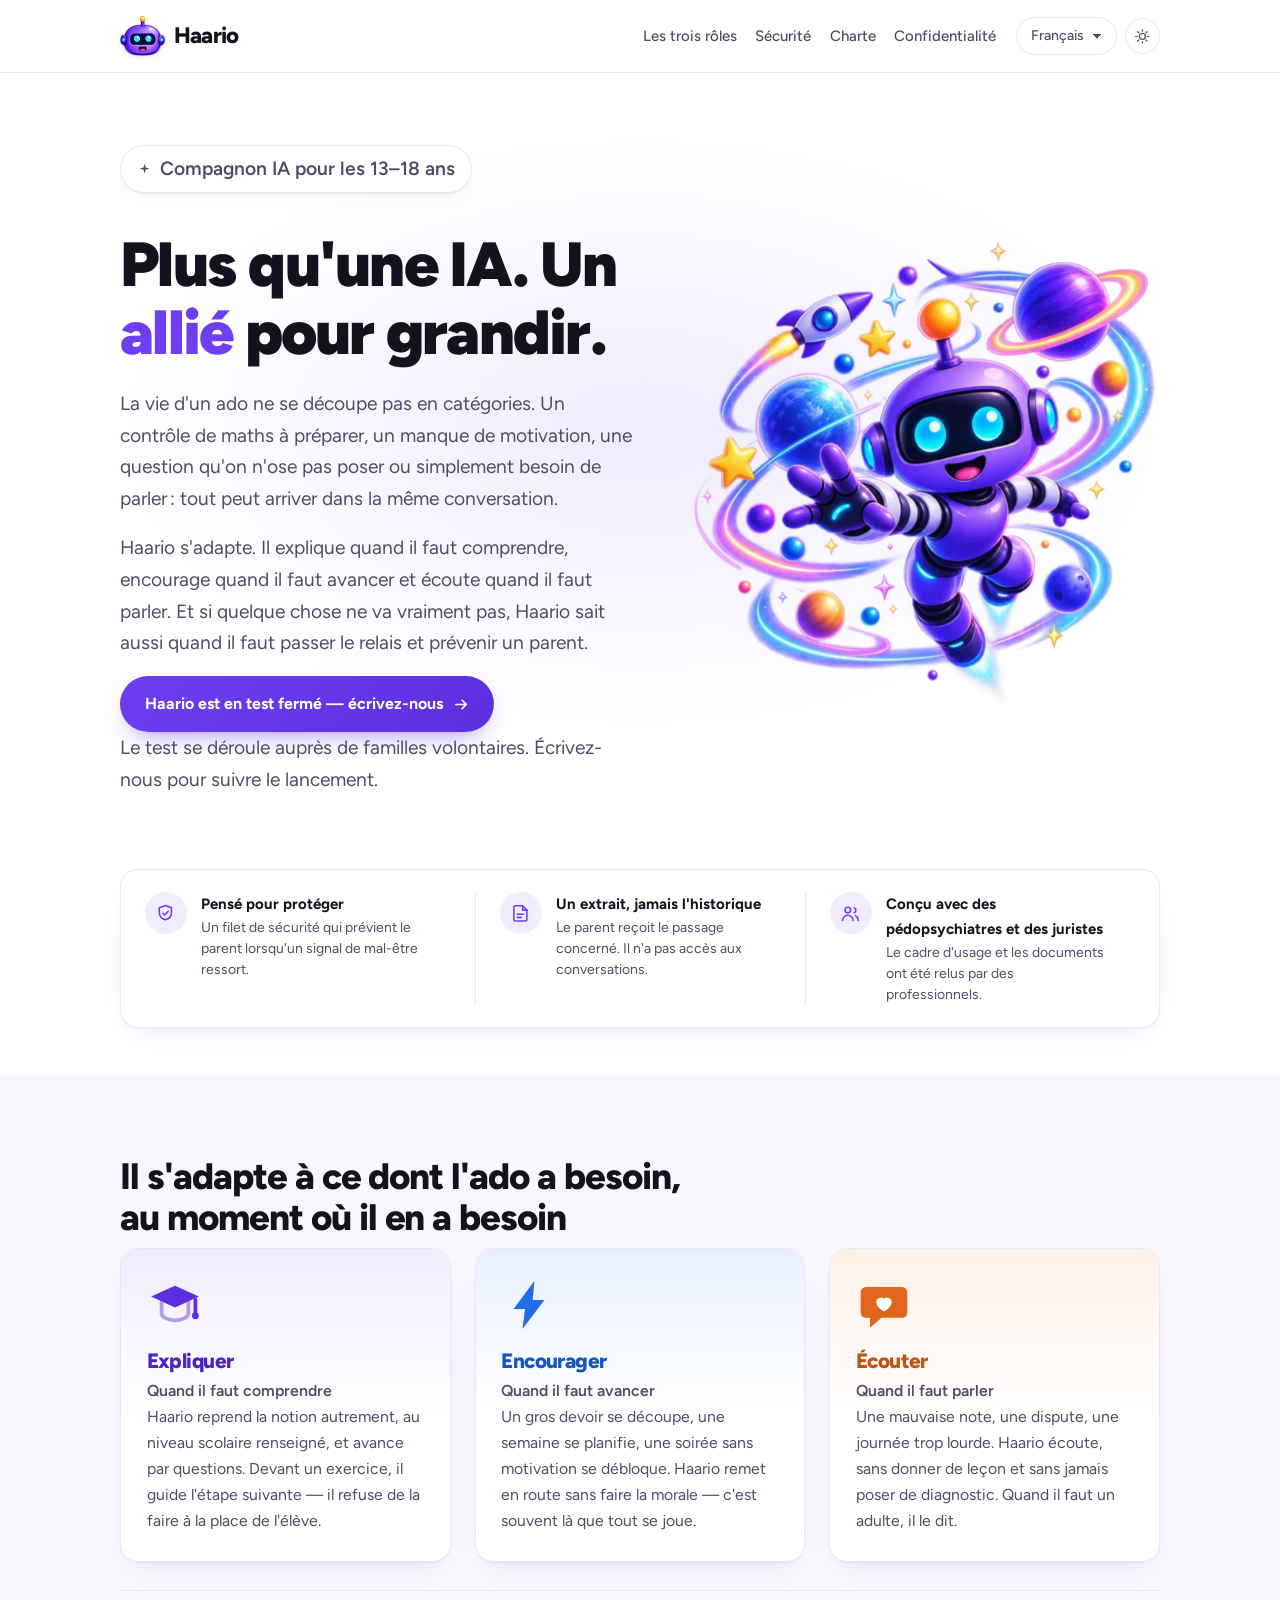
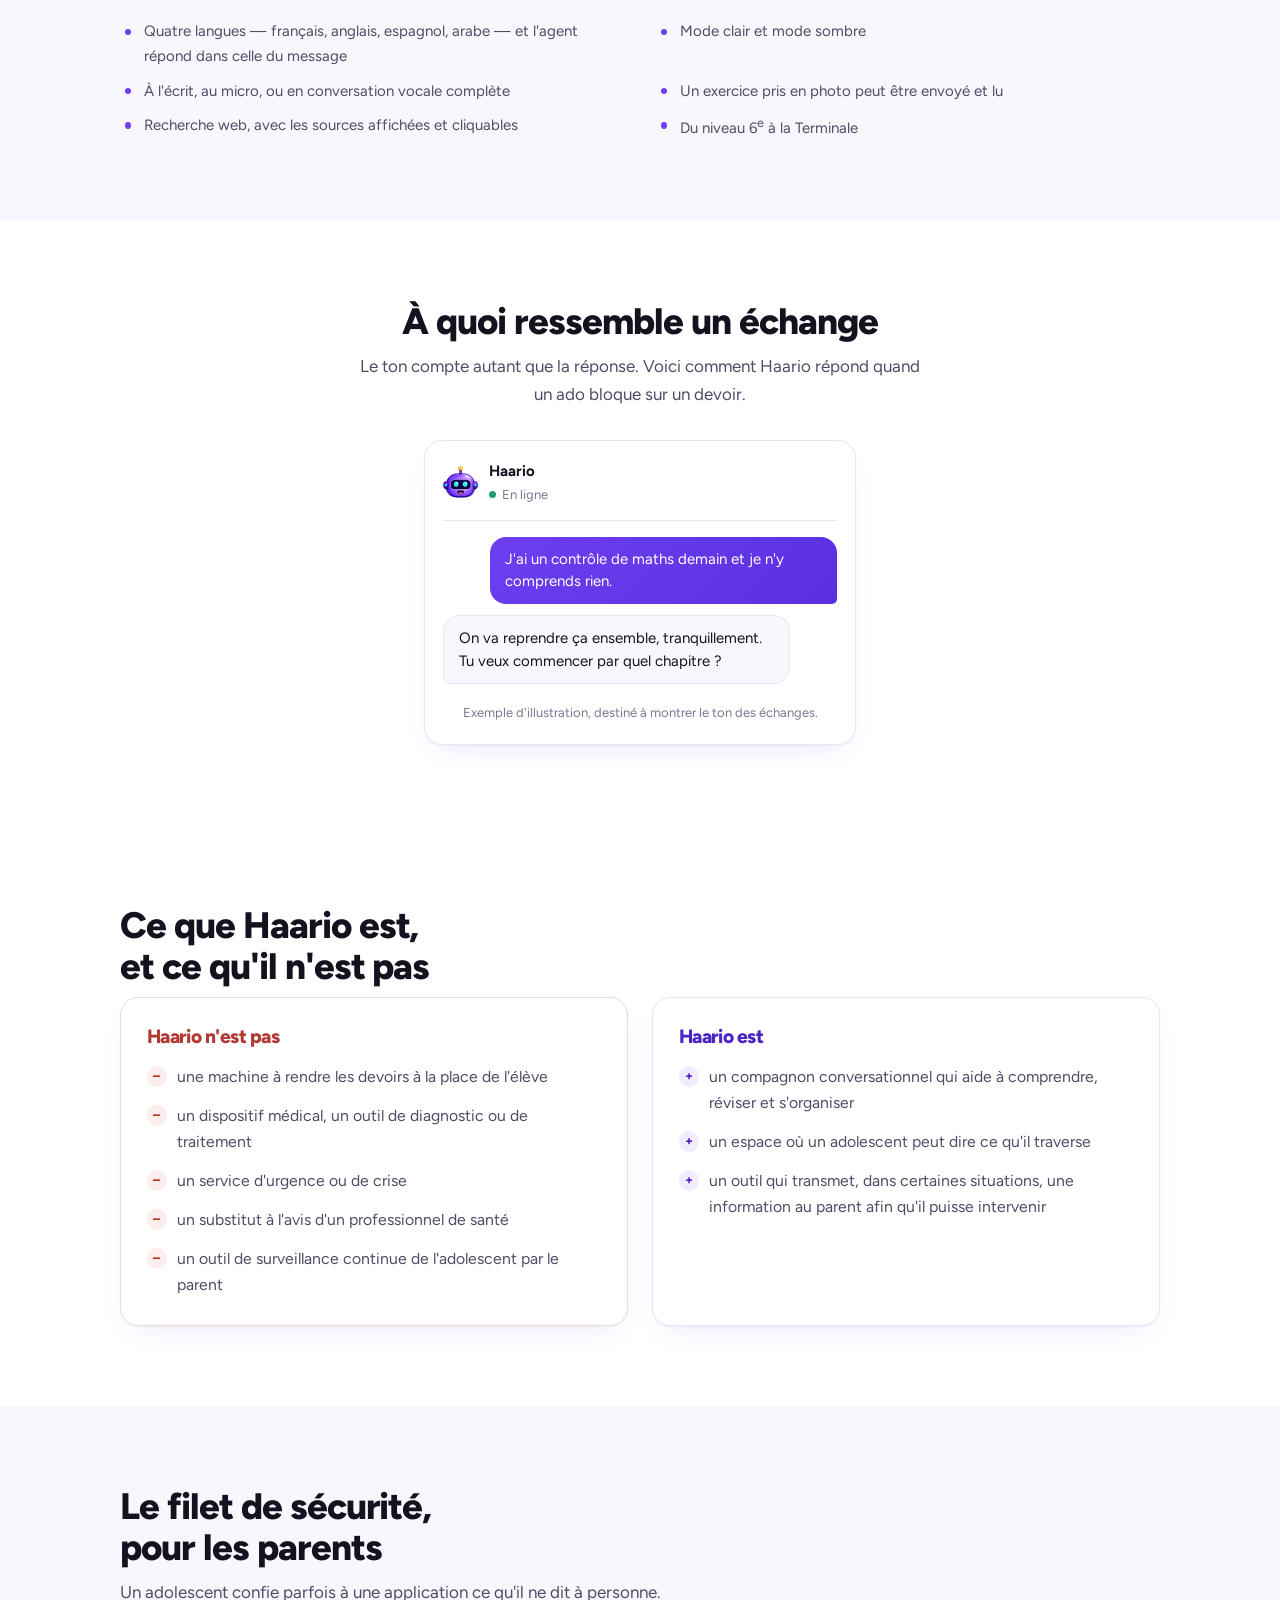
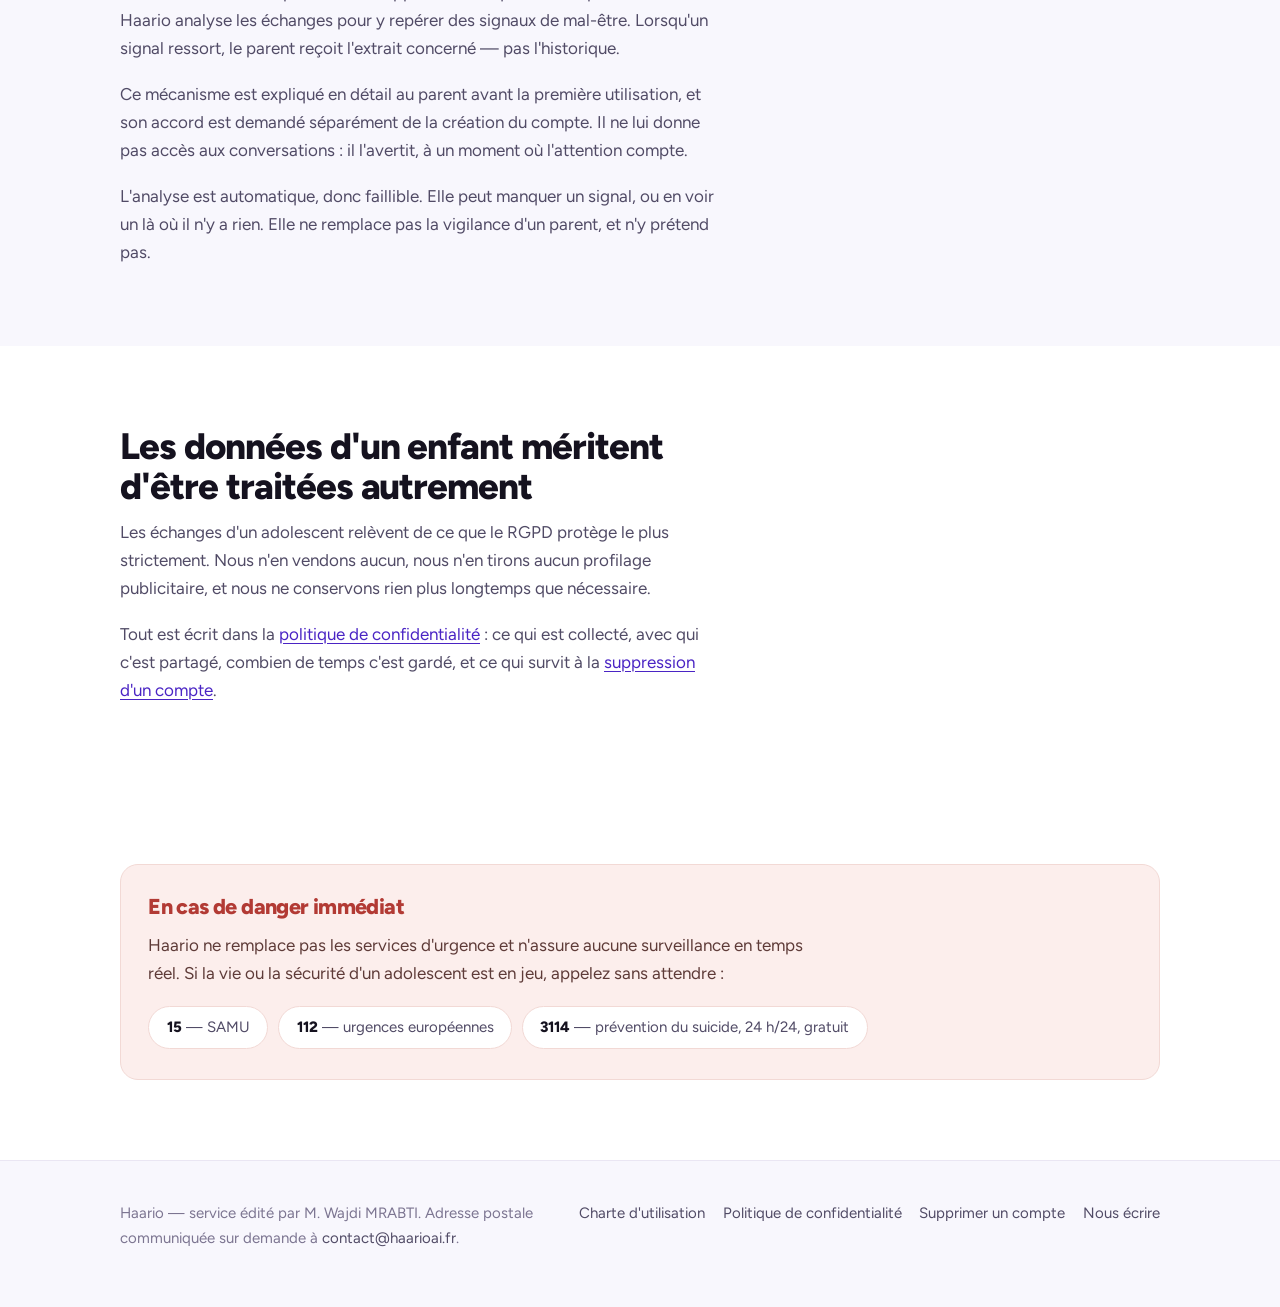
==== commit 56f82c4f: "age minimum : 11 ans deviennent 13 ans Decision de Wajdi. La mention figurait a neuf endroits, repar" ====
--- a/index.html
+++ b/index.html
@@ -4,9 +4,9 @@
 <meta charset="UTF-8">
 <meta name="viewport" content="width=device-width, initial-scale=1">
 <title>Haario — plus qu'une IA, un allié pour grandir</title>
-<meta name="description" content="Haario est un compagnon IA pour les 11–18 ans. Il explique quand il faut comprendre, encourage quand il faut avancer, écoute quand il faut parler.">
+<meta name="description" content="Haario est un compagnon IA pour les 13–18 ans. Il explique quand il faut comprendre, encourage quand il faut avancer, écoute quand il faut parler.">
 <meta property="og:title" content="Haario — plus qu'une IA, un allié pour grandir">
-<meta property="og:description" content="Compagnon IA pour les 11–18 ans. Il explique quand il faut comprendre, encourage quand il faut avancer, écoute quand il faut parler.">
+<meta property="og:description" content="Compagnon IA pour les 13–18 ans. Il explique quand il faut comprendre, encourage quand il faut avancer, écoute quand il faut parler.">
 <meta property="og:image" content="https://haarioai.com/images/haario-partage-1200x630.jpg">
 <meta property="og:image:type" content="image/jpeg">
 <meta property="og:image:width" content="1200">
@@ -724,7 +724,7 @@
   <section class="hero">
     <div class="enveloppe">
       <div class="hero-texte">
-        <p class="pastille"><svg viewBox="0 0 24 24" fill="currentColor" aria-hidden="true"><path d="M12 4.4l1.7 5.9 5.9 1.7-5.9 1.7-1.7 5.9-1.7-5.9-5.9-1.7 5.9-1.7z"/></svg><span data-i18n="hero.eyebrow">Compagnon IA pour les 11–18 ans</span></p>
+        <p class="pastille"><svg viewBox="0 0 24 24" fill="currentColor" aria-hidden="true"><path d="M12 4.4l1.7 5.9 5.9 1.7-5.9 1.7-1.7 5.9-1.7-5.9-5.9-1.7 5.9-1.7z"/></svg><span data-i18n="hero.eyebrow">Compagnon IA pour les 13–18 ans</span></p>
         <h1 id="titre-hero" data-i18n="hero.titre">Plus qu'une IA. Un allié pour grandir.</h1>
         <p data-i18n="hero.p1">La vie d'un ado ne se découpe pas en catégories. Un contrôle de maths à préparer, un manque de motivation, une question qu'on n'ose pas poser ou simplement besoin de parler : tout peut arriver dans la même conversation.</p>
         <p data-i18n="hero.p2">Haario s'adapte. Il explique quand il faut comprendre, encourage quand il faut avancer et écoute quand il faut parler. Et si quelque chose ne va vraiment pas, Haario sait aussi quand il faut passer le relais et prévenir un parent.</p>
@@ -906,7 +906,7 @@
     "titre.page": "Haario — more than an AI, an ally for growing up",
     "nav.roles": "The three roles", "nav.securite": "Safety", "nav.charte": "Terms", "nav.conf": "Privacy",
     "a11y.langue": "Choose language", "a11y.theme": "Switch theme",
-    "hero.eyebrow": "AI companion for ages 11–18",
+    "hero.eyebrow": "AI companion for ages 13–18",
     "hero.titre": "More than an AI. An ally for growing up.",
     "hero.p1": "A teenager's life doesn't split into neat categories. A maths test to prepare for, motivation that won't come, a question they don't dare ask, or simply the need to talk: it can all land in the same conversation.",
     "hero.p2": "Haario adapts. It explains when understanding is what's needed, encourages when it's time to move, and listens when talking is what matters. And if something is really wrong, Haario knows when to hand over and alert a parent.",
@@ -964,7 +964,7 @@
     "titre.page": "Haario — más que una IA, un aliado para crecer",
     "nav.roles": "Los tres papeles", "nav.securite": "Seguridad", "nav.charte": "Condiciones", "nav.conf": "Privacidad",
     "a11y.langue": "Elegir idioma", "a11y.theme": "Cambiar de tema",
-    "hero.eyebrow": "Compañero IA para 11–18 años",
+    "hero.eyebrow": "Compañero IA para 13–18 años",
     "hero.titre": "Más que una IA. Un aliado para crecer.",
     "hero.p1": "La vida de un adolescente no se divide en categorías. Un examen de matemáticas que preparar, falta de motivación, una pregunta que no se atreve a hacer o simplemente ganas de hablar: todo puede caber en la misma conversación.",
     "hero.p2": "Haario se adapta. Explica cuando hay que entender, anima cuando hay que avanzar y escucha cuando hay que hablar. Y si algo va realmente mal, Haario sabe también cuándo dar el relevo y avisar a un padre o una madre.",
@@ -1022,7 +1022,7 @@
     "titre.page": "هاريو — أكثر من ذكاء اصطناعي، رفيق في طريق النمو",
     "nav.roles": "الأدوار الثلاثة", "nav.securite": "الأمان", "nav.charte": "شروط الاستخدام", "nav.conf": "الخصوصية",
     "a11y.langue": "اختيار اللغة", "a11y.theme": "تغيير المظهر",
-    "hero.eyebrow": "رفيق ذكي للأعمار من 11 إلى 18 سنة",
+    "hero.eyebrow": "رفيق ذكي للأعمار من 13 إلى 18 سنة",
     "hero.titre": "أكثر من ذكاء اصطناعي. رفيق في طريق النمو.",
     "hero.p1": "حياة المراهق لا تنقسم إلى خانات. اختبار رياضيات يجب التحضير له، حماس غائب، سؤال لا يجرؤ على طرحه، أو مجرد حاجة إلى الكلام: كل ذلك قد يأتي في محادثة واحدة.",
     "hero.p2": "هاريو يتكيّف. يشرح حين يلزم الفهم، ويشجّع حين يلزم التقدّم، ويصغي حين يلزم الكلام. وإذا كان هناك ما يستدعي القلق فعلاً، يعرف هاريو متى يسلّم الأمر ويُنبّه أحد الوالدين.",
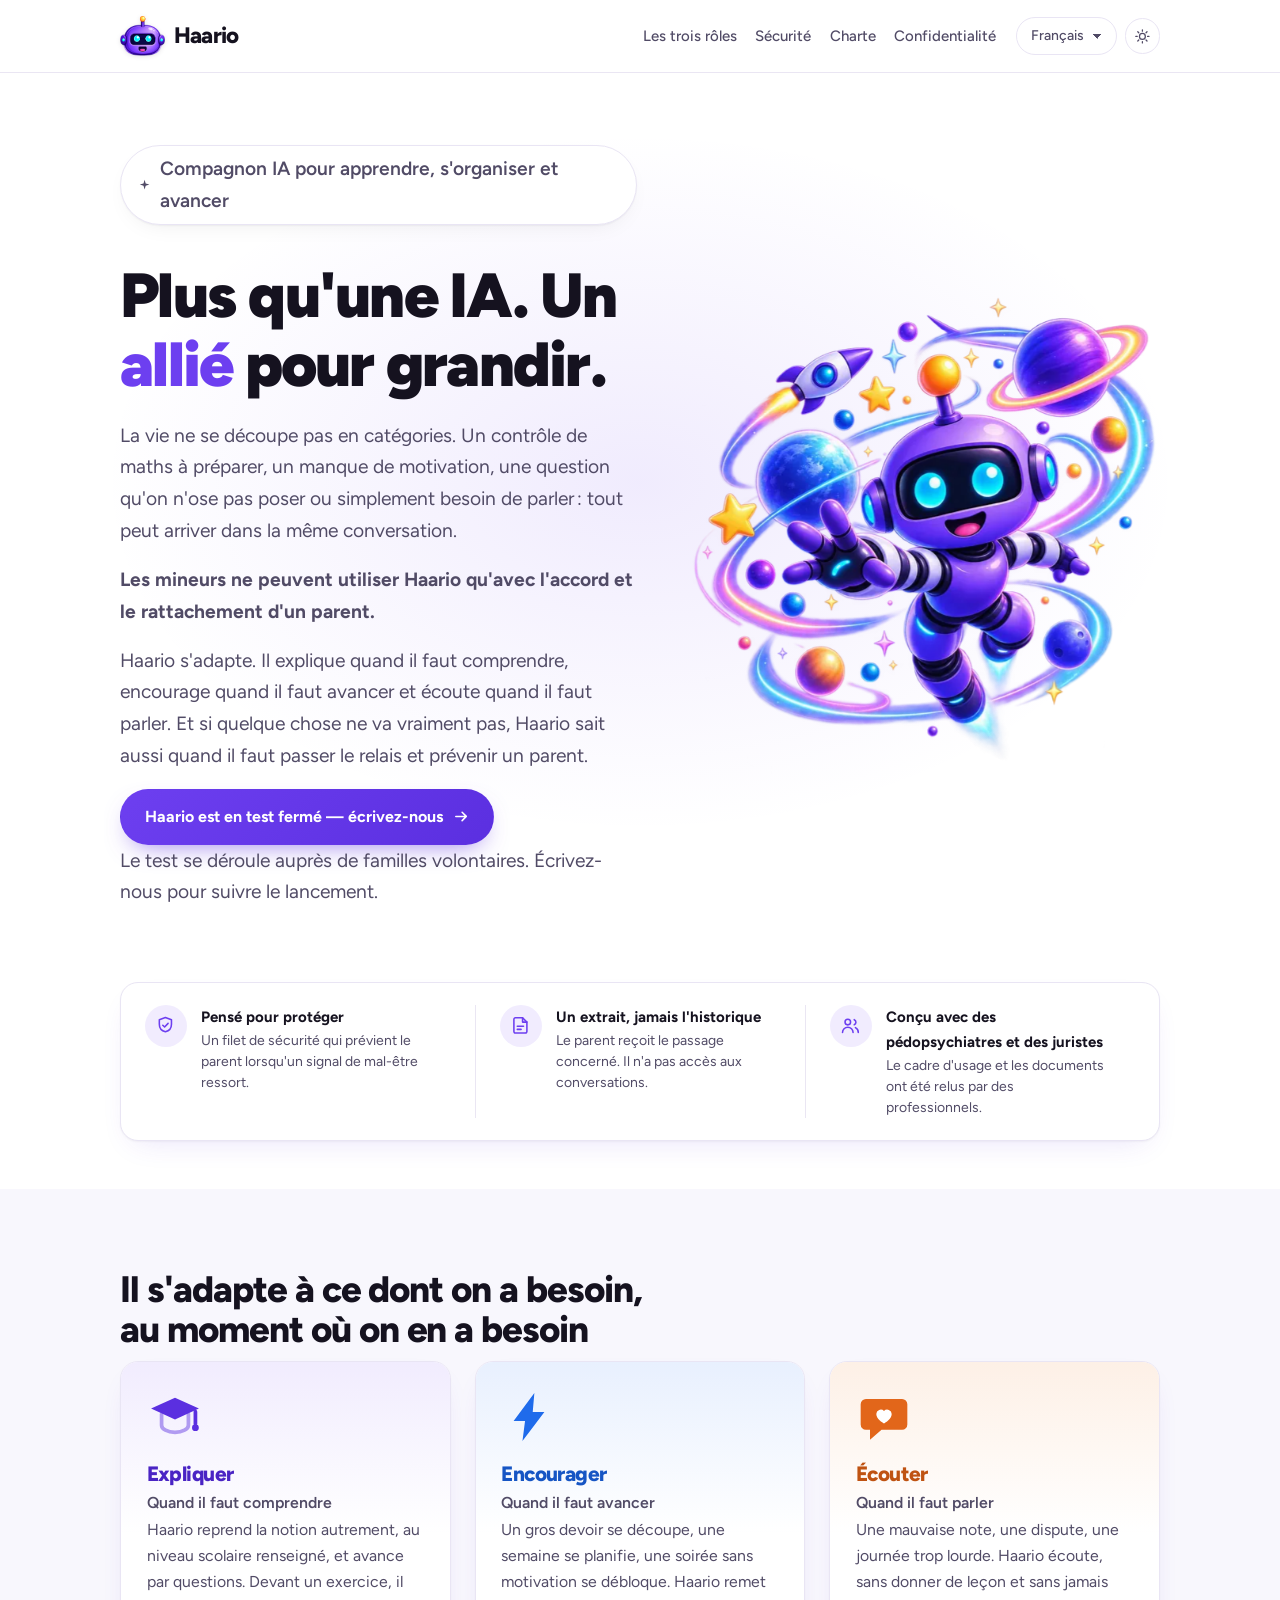
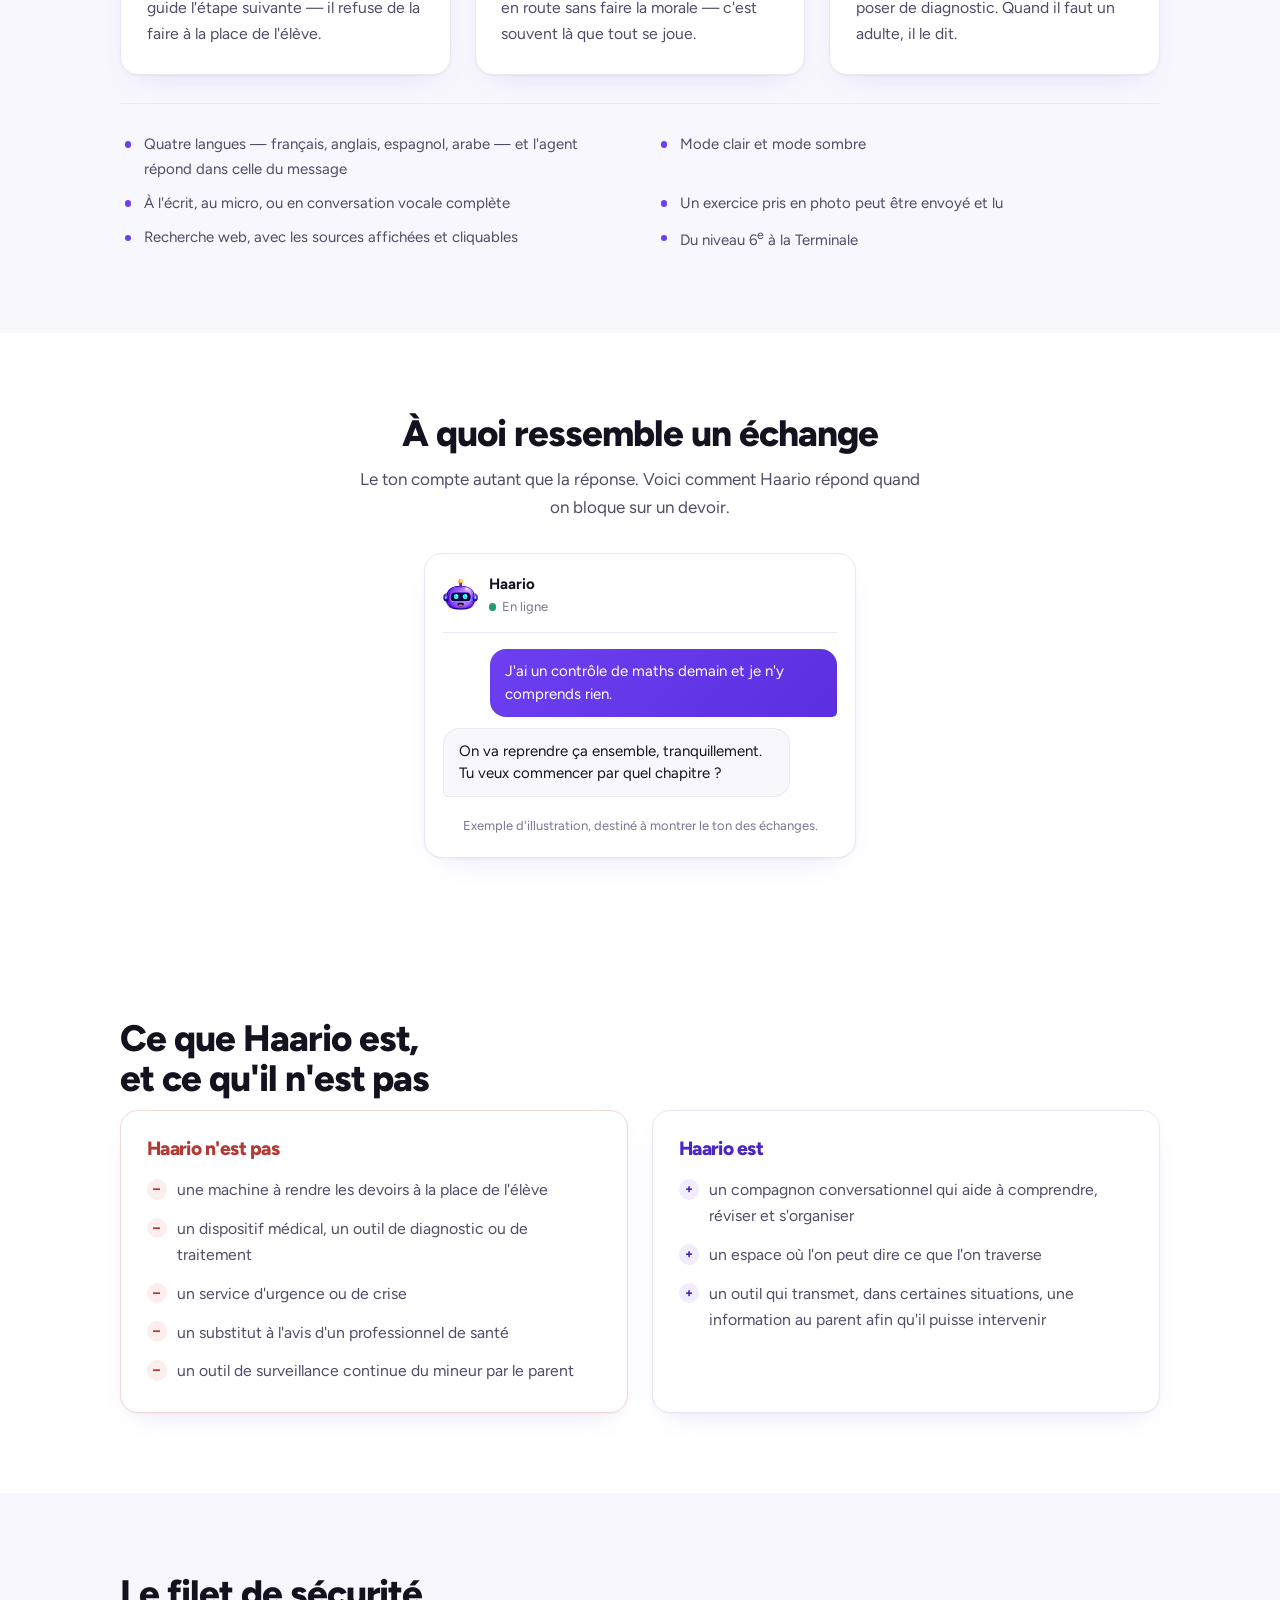
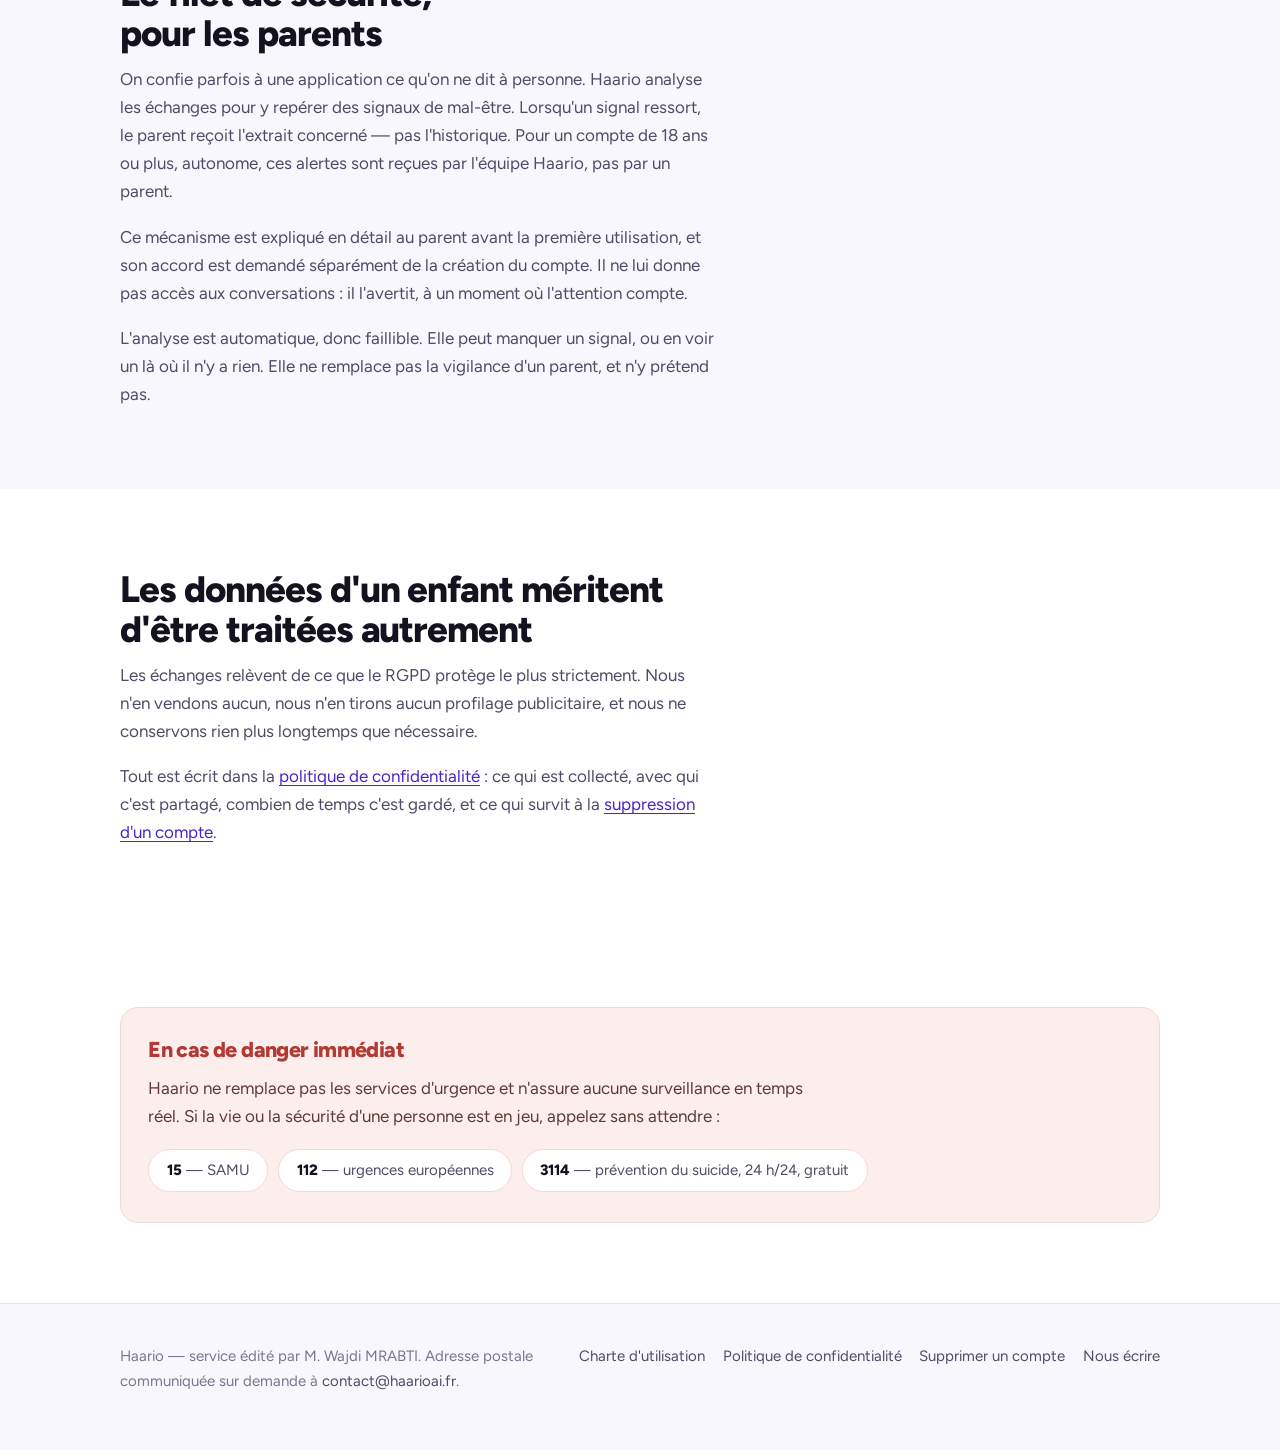
==== commit c5f9308d: "Site: aucun age de public cible, phrase sur les mineurs, alertes des adultes Co-Authored-By: Claude " ====
--- a/index.html
+++ b/index.html
@@ -4,9 +4,9 @@
 <meta charset="UTF-8">
 <meta name="viewport" content="width=device-width, initial-scale=1">
 <title>Haario — plus qu'une IA, un allié pour grandir</title>
-<meta name="description" content="Haario est un compagnon IA pour les 13–18 ans. Il explique quand il faut comprendre, encourage quand il faut avancer, écoute quand il faut parler.">
+<meta name="description" content="Haario est un compagnon IA pour apprendre, s'organiser et avancer. Il explique quand il faut comprendre, encourage quand il faut avancer, écoute quand il faut parler. Les mineurs ne peuvent utiliser Haario qu'avec l'accord et le rattachement d'un parent.">
 <meta property="og:title" content="Haario — plus qu'une IA, un allié pour grandir">
-<meta property="og:description" content="Compagnon IA pour les 13–18 ans. Il explique quand il faut comprendre, encourage quand il faut avancer, écoute quand il faut parler.">
+<meta property="og:description" content="Compagnon IA pour apprendre, s'organiser et avancer. Il explique quand il faut comprendre, encourage quand il faut avancer, écoute quand il faut parler.">
 <meta property="og:image" content="https://haarioai.com/images/haario-partage-1200x630.jpg">
 <meta property="og:image:type" content="image/jpeg">
 <meta property="og:image:width" content="1200">
@@ -724,9 +724,10 @@
   <section class="hero">
     <div class="enveloppe">
       <div class="hero-texte">
-        <p class="pastille"><svg viewBox="0 0 24 24" fill="currentColor" aria-hidden="true"><path d="M12 4.4l1.7 5.9 5.9 1.7-5.9 1.7-1.7 5.9-1.7-5.9-5.9-1.7 5.9-1.7z"/></svg><span data-i18n="hero.eyebrow">Compagnon IA pour les 13–18 ans</span></p>
+        <p class="pastille"><svg viewBox="0 0 24 24" fill="currentColor" aria-hidden="true"><path d="M12 4.4l1.7 5.9 5.9 1.7-5.9 1.7-1.7 5.9-1.7-5.9-5.9-1.7 5.9-1.7z"/></svg><span data-i18n="hero.eyebrow">Compagnon IA pour apprendre, s'organiser et avancer</span></p>
         <h1 id="titre-hero" data-i18n="hero.titre">Plus qu'une IA. Un allié pour grandir.</h1>
-        <p data-i18n="hero.p1">La vie d'un ado ne se découpe pas en catégories. Un contrôle de maths à préparer, un manque de motivation, une question qu'on n'ose pas poser ou simplement besoin de parler : tout peut arriver dans la même conversation.</p>
+        <p data-i18n="hero.p1">La vie ne se découpe pas en catégories. Un contrôle de maths à préparer, un manque de motivation, une question qu'on n'ose pas poser ou simplement besoin de parler : tout peut arriver dans la même conversation.</p>
+        <p class="mineurs" data-i18n="hero.mineurs"><strong>Les mineurs ne peuvent utiliser Haario qu'avec l'accord et le rattachement d'un parent.</strong></p>
         <p data-i18n="hero.p2">Haario s'adapte. Il explique quand il faut comprendre, encourage quand il faut avancer et écoute quand il faut parler. Et si quelque chose ne va vraiment pas, Haario sait aussi quand il faut passer le relais et prévenir un parent.</p>
         <!-- Un seul appel à l'action, et il aboutit : l'application n'est pas
              publiée, aucun autre parcours n'existe. -->
@@ -769,7 +770,7 @@
 
   <section class="section section--fond" id="roles" aria-labelledby="t-roles">
     <div class="enveloppe">
-      <h2 id="t-roles" class="titre-section" data-i18n="roles.titre">Il s'adapte à ce dont l'ado a besoin, au moment où il en a besoin</h2>
+      <h2 id="t-roles" class="titre-section" data-i18n="roles.titre">Il s'adapte à ce dont on a besoin, au moment où on en a besoin</h2>
       <div class="trois">
         <article class="pan pan--comprendre">
           <span class="icone"><svg viewBox="0 0 48 48" fill="none" aria-hidden="true"><path d="M24 7.5 3.5 16.8 24 26.1l20.5-9.3z" fill="currentColor"/><path d="M12.5 21.5V31c0 3.4 5.1 6.1 11.5 6.1S35.5 34.4 35.5 31v-9.5" stroke="currentColor" stroke-width="3.2" stroke-linecap="round" opacity=".45"/><path d="M41.5 19.4v10.2" stroke="currentColor" stroke-width="3.2" stroke-linecap="round"/><circle cx="41.5" cy="33.2" r="2.9" fill="currentColor"/></svg></span>
@@ -809,7 +810,7 @@
   <section class="section section--centre" aria-labelledby="t-apercu">
     <div class="enveloppe">
       <h2 id="t-apercu" class="titre-section" data-i18n="apercu.titre">À quoi ressemble un échange</h2>
-      <p class="intro-section" data-i18n="apercu.intro">Le ton compte autant que la réponse. Voici comment Haario répond quand un ado bloque sur un devoir.</p>
+      <p class="intro-section" data-i18n="apercu.intro">Le ton compte autant que la réponse. Voici comment Haario répond quand on bloque sur un devoir.</p>
       <div class="apercu">
         <div class="apercu-tete">
           <img src="/images/haario-tete-marque.png" alt="" width="135" height="120" decoding="async">
@@ -835,14 +836,14 @@
             <li data-i18n="cadre.non.2">un dispositif médical, un outil de diagnostic ou de traitement</li>
             <li data-i18n="cadre.non.3">un service d'urgence ou de crise</li>
             <li data-i18n="cadre.non.4">un substitut à l'avis d'un professionnel de santé</li>
-            <li data-i18n="cadre.non.5">un outil de surveillance continue de l'adolescent par le parent</li>
+            <li data-i18n="cadre.non.5">un outil de surveillance continue du mineur par le parent</li>
           </ul>
         </div>
         <div class="versant versant--oui">
           <h3 data-i18n="cadre.oui.h">Haario est</h3>
           <ul>
             <li data-i18n="cadre.oui.1">un compagnon conversationnel qui aide à comprendre, réviser et s'organiser</li>
-            <li data-i18n="cadre.oui.2">un espace où un adolescent peut dire ce qu'il traverse</li>
+            <li data-i18n="cadre.oui.2">un espace où l'on peut dire ce que l'on traverse</li>
             <li data-i18n="cadre.oui.3">un outil qui transmet, dans certaines situations, une information au parent afin qu'il puisse intervenir</li>
           </ul>
         </div>
@@ -854,7 +855,7 @@
     <div class="enveloppe">
       <h2 id="t-securite" class="titre-section" data-i18n="secu.titre">Le filet de sécurité, pour les parents</h2>
       <div class="prose">
-        <p data-i18n="secu.p1">Un adolescent confie parfois à une application ce qu'il ne dit à personne. Haario analyse les échanges pour y repérer des signaux de mal-être. Lorsqu'un signal ressort, le parent reçoit l'extrait concerné — pas l'historique.</p>
+        <p data-i18n="secu.p1">On confie parfois à une application ce qu'on ne dit à personne. Haario analyse les échanges pour y repérer des signaux de mal-être. Lorsqu'un signal ressort, le parent reçoit l'extrait concerné — pas l'historique. Pour un compte de 18 ans ou plus, autonome, ces alertes sont reçues par l'équipe Haario, pas par un parent.</p>
         <p data-i18n="secu.p2">Ce mécanisme est expliqué en détail au parent avant la première utilisation, et son accord est demandé séparément de la création du compte. Il ne lui donne pas accès aux conversations : il l'avertit, à un moment où l'attention compte.</p>
         <p data-i18n="secu.p3">L'analyse est automatique, donc faillible. Elle peut manquer un signal, ou en voir un là où il n'y a rien. Elle ne remplace pas la vigilance d'un parent, et n'y prétend pas.</p>
       </div>
@@ -865,7 +866,7 @@
     <div class="enveloppe">
       <h2 id="t-donnees" class="titre-section" data-i18n="data.titre">Les données d'un enfant méritent d'être traitées autrement</h2>
       <div class="prose">
-        <p data-i18n="data.p1">Les échanges d'un adolescent relèvent de ce que le RGPD protège le plus strictement. Nous n'en vendons aucun, nous n'en tirons aucun profilage publicitaire, et nous ne conservons rien plus longtemps que nécessaire.</p>
+        <p data-i18n="data.p1">Les échanges relèvent de ce que le RGPD protège le plus strictement. Nous n'en vendons aucun, nous n'en tirons aucun profilage publicitaire, et nous ne conservons rien plus longtemps que nécessaire.</p>
         <p data-i18n="data.p2">Tout est écrit dans la <a href="/confidentialite">politique de confidentialité</a> : ce qui est collecté, avec qui c'est partagé, combien de temps c'est gardé, et ce qui survit à la <a href="/suppression-de-compte">suppression d'un compte</a>.</p>
       </div>
     </div>
@@ -875,7 +876,7 @@
     <div class="enveloppe">
       <div class="urgence">
         <h2 id="t-urgence" data-i18n="urg.titre">En cas de danger immédiat</h2>
-        <p data-i18n="urg.p">Haario ne remplace pas les services d'urgence et n'assure aucune surveillance en temps réel. Si la vie ou la sécurité d'un adolescent est en jeu, appelez sans attendre :</p>
+        <p data-i18n="urg.p">Haario ne remplace pas les services d'urgence et n'assure aucune surveillance en temps réel. Si la vie ou la sécurité d'une personne est en jeu, appelez sans attendre :</p>
         <ul class="numeros">
           <li data-i18n="urg.1"><strong>15</strong> — SAMU</li>
           <li data-i18n="urg.2"><strong>112</strong> — urgences européennes</li>
@@ -906,9 +907,10 @@
     "titre.page": "Haario — more than an AI, an ally for growing up",
     "nav.roles": "The three roles", "nav.securite": "Safety", "nav.charte": "Terms", "nav.conf": "Privacy",
     "a11y.langue": "Choose language", "a11y.theme": "Switch theme",
-    "hero.eyebrow": "AI companion for ages 13–18",
+    "hero.eyebrow": "AI companion to learn, get organised and move forward",
     "hero.titre": "More than an AI. An ally for growing up.",
-    "hero.p1": "A teenager's life doesn't split into neat categories. A maths test to prepare for, motivation that won't come, a question they don't dare ask, or simply the need to talk: it can all land in the same conversation.",
+    "hero.p1": "Life doesn't split into neat categories. A maths test to prepare for, motivation that won't come, a question they don't dare ask, or simply the need to talk: it can all land in the same conversation.",
+    "hero.mineurs": "Minors can only use Haario with the consent and linking of a parent.",
     "hero.p2": "Haario adapts. It explains when understanding is what's needed, encourages when it's time to move, and listens when talking is what matters. And if something is really wrong, Haario knows when to hand over and alert a parent.",
     "hero.test": "Testing runs with volunteer families. Write to us to follow the launch.",
     "cta.contact": "Haario is in closed testing — write to us",
@@ -916,12 +918,12 @@
     "rea.b.t": "An excerpt, never the history", "rea.b.p": "The parent receives the passage concerned. They have no access to the conversations.",
     "rea.c.t": "Designed with child psychiatrists and lawyers", "rea.c.p": "The framework of use and the documents were reviewed by professionals.",
     "apercu.titre": "What a conversation looks like",
-    "apercu.intro": "The tone matters as much as the answer. Here is how Haario replies when a teenager is stuck on homework.",
+    "apercu.intro": "The tone matters as much as the answer. Here is how Haario replies when someone is stuck on homework.",
     "apercu.statut": "Online",
     "apercu.ado": "I have a maths test tomorrow and I don't understand any of it.",
     "apercu.haario": "Let's go over it together, calmly. Which chapter would you like to start with?",
     "apercu.note": "An illustrative example, meant to show the tone of the exchanges.",
-    "roles.titre": "It adapts to what the teenager needs, when they need it",
+    "roles.titre": "It adapts to what you need, when you need it",
     "roles.a.role": "Explain", "roles.a.h": "When understanding is what's needed",
     "roles.a.p": "Haario takes the idea from another angle, at the school level on file, and moves forward through questions. Faced with an exercise, it guides the next step — it refuses to take it in the student's place.",
     "roles.b.role": "Encourage", "roles.b.h": "When it's time to move",
@@ -940,20 +942,20 @@
     "cadre.non.2": "a medical device, a diagnostic or treatment tool",
     "cadre.non.3": "an emergency or crisis service",
     "cadre.non.4": "a substitute for the advice of a health professional",
-    "cadre.non.5": "a tool for continuous parental surveillance of the teenager",
+    "cadre.non.5": "a tool for continuous parental surveillance of a minor",
     "cadre.oui.h": "Haario is",
     "cadre.oui.1": "a conversational companion that helps with understanding, revising and getting organised",
-    "cadre.oui.2": "a space where a teenager can say what they are going through",
+    "cadre.oui.2": "a space where you can say what you are going through",
     "cadre.oui.3": "a tool that, in certain situations, passes information to the parent so they can step in",
     "secu.titre": "The safety net, for parents",
-    "secu.p1": "A teenager sometimes tells an app what they tell no one else. Haario analyses the exchanges to spot signs of distress. When a sign stands out, the parent receives the relevant excerpt — not the history.",
+    "secu.p1": "People sometimes tell an app what they tell no one else. Haario analyses the exchanges to spot signs of distress. When a sign stands out, the parent receives the relevant excerpt — not the history. For an account of 18 or over, which is autonomous, these alerts are received by the Haario team, not by a parent.",
     "secu.p2": "This mechanism is explained in full to the parent before first use, and their agreement is requested separately from creating the account. It does not give them access to the conversations: it warns them, at a moment when attention counts.",
     "secu.p3": "The analysis is automatic, and therefore fallible. It may miss a sign, or see one where there is nothing. It does not replace a parent's watchfulness, and does not claim to.",
     "data.titre": "A child's data deserves to be handled differently",
-    "data.p1": "A teenager's exchanges fall under what the GDPR protects most strictly. We sell none of it, we draw no advertising profiling from it, and we keep nothing longer than necessary.",
+    "data.p1": "Exchanges fall under what the GDPR protects most strictly. We sell none of it, we draw no advertising profiling from it, and we keep nothing longer than necessary.",
     "data.p2": "Everything is set out in the <a href=\"/confidentialite\">privacy policy</a>: what is collected, who it is shared with, how long it is kept, and what survives <a href=\"/suppression-de-compte\">deleting an account</a>.",
     "urg.titre": "In case of immediate danger",
-    "urg.p": "Haario does not replace emergency services and provides no real-time monitoring. If a teenager's life or safety is at stake, call without delay:",
+    "urg.p": "Haario does not replace emergency services and provides no real-time monitoring. If someone's life or safety is at stake, call without delay:",
     "urg.1": "<strong>15</strong> — SAMU (France)", "urg.2": "<strong>112</strong> — European emergency number",
     "urg.3": "<strong>3114</strong> — suicide prevention line, 24/7, free (France)",
     "pied.mentions": "Haario — service published by Mr Wajdi MRABTI. Postal address provided on request at <a href=\"mailto:contact@haarioai.fr\">contact@haarioai.fr</a>.",
@@ -964,9 +966,10 @@
     "titre.page": "Haario — más que una IA, un aliado para crecer",
     "nav.roles": "Los tres papeles", "nav.securite": "Seguridad", "nav.charte": "Condiciones", "nav.conf": "Privacidad",
     "a11y.langue": "Elegir idioma", "a11y.theme": "Cambiar de tema",
-    "hero.eyebrow": "Compañero IA para 13–18 años",
+    "hero.eyebrow": "Compañero IA para aprender, organizarse y avanzar",
     "hero.titre": "Más que una IA. Un aliado para crecer.",
-    "hero.p1": "La vida de un adolescente no se divide en categorías. Un examen de matemáticas que preparar, falta de motivación, una pregunta que no se atreve a hacer o simplemente ganas de hablar: todo puede caber en la misma conversación.",
+    "hero.p1": "La vida no se divide en categorías. Un examen de matemáticas que preparar, falta de motivación, una pregunta que no se atreve a hacer o simplemente ganas de hablar: todo puede caber en la misma conversación.",
+    "hero.mineurs": "Los menores solo pueden usar Haario con el consentimiento y la vinculación de un padre o una madre.",
     "hero.p2": "Haario se adapta. Explica cuando hay que entender, anima cuando hay que avanzar y escucha cuando hay que hablar. Y si algo va realmente mal, Haario sabe también cuándo dar el relevo y avisar a un padre o una madre.",
     "hero.test": "La prueba se realiza con familias voluntarias. Escríbanos para seguir el lanzamiento.",
     "cta.contact": "Haario está en prueba cerrada — escríbanos",
@@ -974,12 +977,12 @@
     "rea.b.t": "Un extracto, nunca el historial", "rea.b.p": "El progenitor recibe el pasaje en cuestión. No accede a las conversaciones.",
     "rea.c.t": "Diseñado con psiquiatras infantiles y juristas", "rea.c.p": "El marco de uso y los documentos fueron revisados por profesionales.",
     "apercu.titre": "Cómo es una conversación",
-    "apercu.intro": "El tono importa tanto como la respuesta. Así responde Haario cuando un adolescente se atasca con los deberes.",
+    "apercu.intro": "El tono importa tanto como la respuesta. Así responde Haario cuando alguien se atasca con los deberes.",
     "apercu.statut": "En línea",
     "apercu.ado": "Mañana tengo un examen de matemáticas y no entiendo nada.",
     "apercu.haario": "Vamos a repasarlo juntos, con calma. ¿Por qué capítulo quieres empezar?",
     "apercu.note": "Ejemplo ilustrativo, para mostrar el tono de las conversaciones.",
-    "roles.titre": "Se adapta a lo que el adolescente necesita, cuando lo necesita",
+    "roles.titre": "Se adapta a lo que necesitas, cuando lo necesitas",
     "roles.a.role": "Explicar", "roles.a.h": "Cuando hay que entender",
     "roles.a.p": "Haario retoma la noción de otra manera, al nivel escolar indicado, y avanza mediante preguntas. Ante un ejercicio, guía el paso siguiente: se niega a darlo en lugar del alumno.",
     "roles.b.role": "Animar", "roles.b.h": "Cuando hay que avanzar",
@@ -998,20 +1001,20 @@
     "cadre.non.2": "un producto sanitario, ni una herramienta de diagnóstico o tratamiento",
     "cadre.non.3": "un servicio de urgencias o de crisis",
     "cadre.non.4": "un sustituto del criterio de un profesional sanitario",
-    "cadre.non.5": "una herramienta de vigilancia continua del adolescente por parte de los padres",
+    "cadre.non.5": "una herramienta de vigilancia continua de una persona menor por parte de los padres",
     "cadre.oui.h": "Haario es",
     "cadre.oui.1": "un compañero conversacional que ayuda a entender, repasar y organizarse",
-    "cadre.oui.2": "un espacio donde un adolescente puede decir lo que está viviendo",
+    "cadre.oui.2": "un espacio donde se puede decir lo que se está viviendo",
     "cadre.oui.3": "una herramienta que, en ciertas situaciones, transmite información al padre o la madre para que pueda intervenir",
     "secu.titre": "La red de seguridad, para los padres",
-    "secu.p1": "Un adolescente confía a veces a una aplicación lo que no dice a nadie. Haario analiza los intercambios para detectar señales de malestar. Cuando una señal aparece, el padre o la madre recibe el fragmento concreto, no el historial.",
+    "secu.p1": "A veces se confía a una aplicación lo que no se dice a nadie. Haario analiza los intercambios para detectar señales de malestar. Cuando una señal aparece, el padre o la madre recibe el fragmento concreto, no el historial. En una cuenta de 18 años o más, que es autónoma, estas alertas las recibe el equipo de Haario, no un padre o una madre.",
     "secu.p2": "Este mecanismo se explica en detalle antes del primer uso, y el consentimiento se pide por separado de la creación de la cuenta. No da acceso a las conversaciones: avisa, en un momento en que la atención cuenta.",
     "secu.p3": "El análisis es automático y por tanto falible. Puede pasar por alto una señal, o ver una donde no hay nada. No sustituye la vigilancia de un padre, ni pretende hacerlo.",
     "data.titre": "Los datos de un menor merecen otro trato",
-    "data.p1": "Los intercambios de un adolescente entran en lo que el RGPD protege con más rigor. No vendemos ninguno, no hacemos perfilado publicitario y no conservamos nada más tiempo del necesario.",
+    "data.p1": "Los intercambios entran en lo que el RGPD protege con más rigor. No vendemos ninguno, no hacemos perfilado publicitario y no conservamos nada más tiempo del necesario.",
     "data.p2": "Todo está escrito en la <a href=\"/confidentialite\">política de privacidad</a>: qué se recoge, con quién se comparte, cuánto tiempo se guarda y qué sobrevive a la <a href=\"/suppression-de-compte\">eliminación de una cuenta</a>.",
     "urg.titre": "En caso de peligro inmediato",
-    "urg.p": "Haario no sustituye a los servicios de urgencia y no realiza ninguna vigilancia en tiempo real. Si la vida o la seguridad de un adolescente está en juego, llame sin esperar:",
+    "urg.p": "Haario no sustituye a los servicios de urgencia y no realiza ninguna vigilancia en tiempo real. Si la vida o la seguridad de una persona está en juego, llame sin esperar:",
     "urg.1": "<strong>15</strong> — SAMU (Francia)", "urg.2": "<strong>112</strong> — emergencias europeas",
     "urg.3": "<strong>3114</strong> — prevención del suicidio, 24 h, gratuito (Francia)",
     "pied.mentions": "Haario — servicio editado por D. Wajdi MRABTI. Dirección postal facilitada previa solicitud en <a href=\"mailto:contact@haarioai.fr\">contact@haarioai.fr</a>.",
@@ -1022,9 +1025,10 @@
     "titre.page": "هاريو — أكثر من ذكاء اصطناعي، رفيق في طريق النمو",
     "nav.roles": "الأدوار الثلاثة", "nav.securite": "الأمان", "nav.charte": "شروط الاستخدام", "nav.conf": "الخصوصية",
     "a11y.langue": "اختيار اللغة", "a11y.theme": "تغيير المظهر",
-    "hero.eyebrow": "رفيق ذكي للأعمار من 13 إلى 18 سنة",
+    "hero.eyebrow": "رفيق ذكي للتعلّم والتنظيم والتقدّم",
     "hero.titre": "أكثر من ذكاء اصطناعي. رفيق في طريق النمو.",
-    "hero.p1": "حياة المراهق لا تنقسم إلى خانات. اختبار رياضيات يجب التحضير له، حماس غائب، سؤال لا يجرؤ على طرحه، أو مجرد حاجة إلى الكلام: كل ذلك قد يأتي في محادثة واحدة.",
+    "hero.p1": "الحياة لا تنقسم إلى خانات. اختبار رياضيات يجب التحضير له، حماس غائب، سؤال لا يجرؤ على طرحه، أو مجرد حاجة إلى الكلام: كل ذلك قد يأتي في محادثة واحدة.",
+    "hero.mineurs": "لا يمكن للقاصرين استخدام هاريو إلا بموافقة ولي أمر وربط الحساب بولي الأمر.",
     "hero.p2": "هاريو يتكيّف. يشرح حين يلزم الفهم، ويشجّع حين يلزم التقدّم، ويصغي حين يلزم الكلام. وإذا كان هناك ما يستدعي القلق فعلاً، يعرف هاريو متى يسلّم الأمر ويُنبّه أحد الوالدين.",
     "hero.test": "يجري الاختبار مع عائلات متطوّعة. راسلونا لمتابعة الإطلاق.",
     "cta.contact": "هاريو في مرحلة اختبار مغلق — راسلونا",
@@ -1032,12 +1036,12 @@
     "rea.b.t": "مقتطف، لا السجلّ كاملاً", "rea.b.p": "يتلقّى وليّ الأمر المقطع المعنيّ فقط، ولا يطّلع على المحادثات.",
     "rea.c.t": "صُمِّم بمشاركة أطبّاء نفسيين للأطفال وحقوقيين", "rea.c.p": "روجِع إطار الاستخدام والوثائق من قِبل مختصّين.",
     "apercu.titre": "كيف تبدو المحادثة",
-    "apercu.intro": "النبرة لا تقلّ أهمّية عن الجواب. هكذا يردّ هاريو حين يتعثّر مراهق في واجبه.",
+    "apercu.intro": "النبرة لا تقلّ أهمّية عن الجواب. هكذا يردّ هاريو حين يتعثّر أحدهم في واجبه.",
     "apercu.statut": "متصل",
     "apercu.ado": "غداً لديّ اختبار في الرياضيات ولا أفهم شيئاً.",
     "apercu.haario": "سنراجعها معاً، بهدوء. من أيّ فصل تريد أن نبدأ؟",
     "apercu.note": "مثال توضيحيّ، الغرض منه إظهار نبرة المحادثات.",
-    "roles.titre": "يتكيّف مع ما يحتاجه المراهق، في الوقت الذي يحتاجه",
+    "roles.titre": "يتكيّف مع ما تحتاجه، في الوقت الذي تحتاجه",
     "roles.a.role": "الشرح", "roles.a.h": "حين يلزم الفهم",
     "roles.a.p": "يعيد هاريو تقديم الفكرة بطريقة أخرى، وفق المستوى الدراسي المسجَّل، ويتقدّم عبر الأسئلة. أمام تمرين، يرشد إلى الخطوة التالية — ولا يقوم بها بدلاً من التلميذ.",
     "roles.b.role": "التشجيع", "roles.b.h": "حين يلزم التقدّم",
@@ -1056,20 +1060,20 @@
     "cadre.non.2": "جهازاً طبياً ولا أداة تشخيص أو علاج",
     "cadre.non.3": "خدمة طوارئ أو أزمات",
     "cadre.non.4": "بديلاً عن رأي مختصّ في الصحة",
-    "cadre.non.5": "أداة مراقبة دائمة للمراهق من قِبل الوالدين",
+    "cadre.non.5": "أداة مراقبة دائمة لقاصر من قِبل الوالدين",
     "cadre.oui.h": "هاريو هو",
     "cadre.oui.1": "رفيق محادثة يساعد على الفهم والمراجعة والتنظيم",
-    "cadre.oui.2": "مساحة يستطيع فيها المراهق أن يقول ما يمرّ به",
+    "cadre.oui.2": "مساحة يستطيع فيها المرء أن يقول ما يمرّ به",
     "cadre.oui.3": "أداة تنقل، في حالات معيّنة، معلومة إلى أحد الوالدين ليتمكّن من التدخّل",
     "secu.titre": "شبكة الأمان، من أجل الوالدين",
-    "secu.p1": "قد يبوح المراهق لتطبيق بما لا يقوله لأحد. يحلّل هاريو المحادثات بحثاً عن إشارات ضيق. وحين تظهر إشارة، يتلقّى أحد الوالدين المقطع المعني — لا سجلّ المحادثات.",
+    "secu.p1": "قد يبوح المرء لتطبيق بما لا يقوله لأحد. يحلّل هاريو المحادثات بحثاً عن إشارات ضيق. وحين تظهر إشارة، يتلقّى أحد الوالدين المقطع المعني — لا سجلّ المحادثات. وفي الحساب المستقل لمن بلغ 18 سنة فأكثر، يتلقّى فريق هاريو هذه التنبيهات، لا أحد الوالدين.",
     "secu.p2": "تُشرح هذه الآلية بالتفصيل للوالدين قبل أول استخدام، وتُطلب موافقتهم بشكل منفصل عن إنشاء الحساب. وهي لا تمنحهم الاطلاع على المحادثات: بل تنبّههم، في لحظة يكون فيها الانتباه مهماً.",
     "secu.p3": "التحليل آليّ، وبالتالي قابل للخطأ. قد تفوته إشارة، أو يرى إشارة حيث لا شيء. وهو لا يحلّ محلّ يقظة الوالدين، ولا يدّعي ذلك.",
     "data.titre": "بيانات الطفل تستحقّ معاملة مختلفة",
-    "data.p1": "تندرج محادثات المراهق ضمن ما يحميه النظام الأوروبي لحماية البيانات بأشدّ صرامة. لا نبيع منها شيئاً، ولا نستخلص منها أيّ توصيف إعلاني، ولا نحتفظ بشيء أطول من اللازم.",
+    "data.p1": "تندرج المحادثات ضمن ما يحميه النظام الأوروبي لحماية البيانات بأشدّ صرامة. لا نبيع منها شيئاً، ولا نستخلص منها أيّ توصيف إعلاني، ولا نحتفظ بشيء أطول من اللازم.",
     "data.p2": "كل ذلك مكتوب في <a href=\"/confidentialite\">سياسة الخصوصية</a>: ما يُجمع، ومع من يُشارَك، وكم يُحفَظ، وما الذي يبقى بعد <a href=\"/suppression-de-compte\">حذف الحساب</a>.",
     "urg.titre": "في حالة خطر مباشر",
-    "urg.p": "هاريو لا يحلّ محلّ خدمات الطوارئ ولا يوفّر أيّ مراقبة آنية. إذا كانت حياة مراهق أو سلامته في خطر، اتصلوا فوراً:",
+    "urg.p": "هاريو لا يحلّ محلّ خدمات الطوارئ ولا يوفّر أيّ مراقبة آنية. إذا كانت حياة شخص أو سلامته في خطر، اتصلوا فوراً:",
     "urg.1": "<strong>15</strong> — الإسعاف في فرنسا", "urg.2": "<strong>112</strong> — رقم الطوارئ الأوروبي",
     "urg.3": "<strong>3114</strong> — الوقاية من الانتحار، 24/24، مجاني (فرنسا)",
     "pied.mentions": "هاريو — خدمة يصدرها السيد وجدي المرابطي. يُقدَّم العنوان البريدي عند الطلب على <a href=\"mailto:contact@haarioai.fr\">contact@haarioai.fr</a>.",
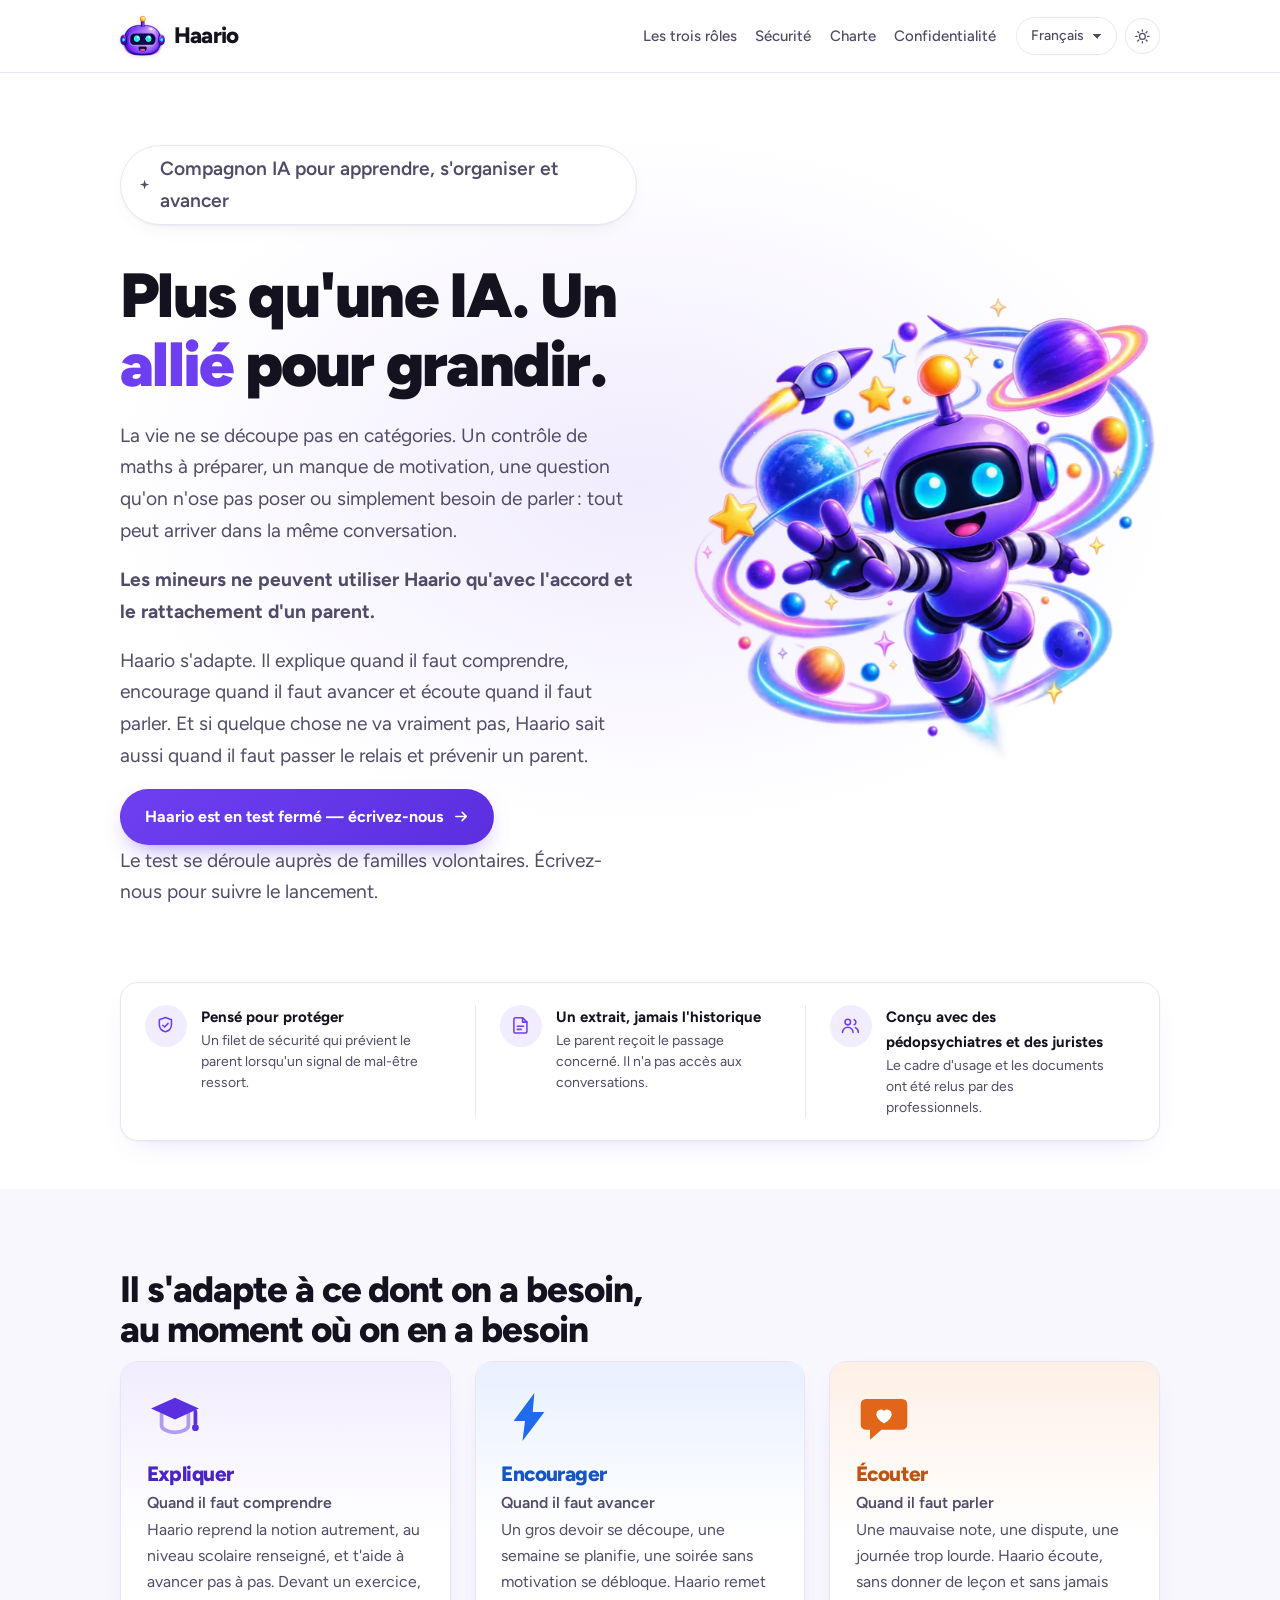
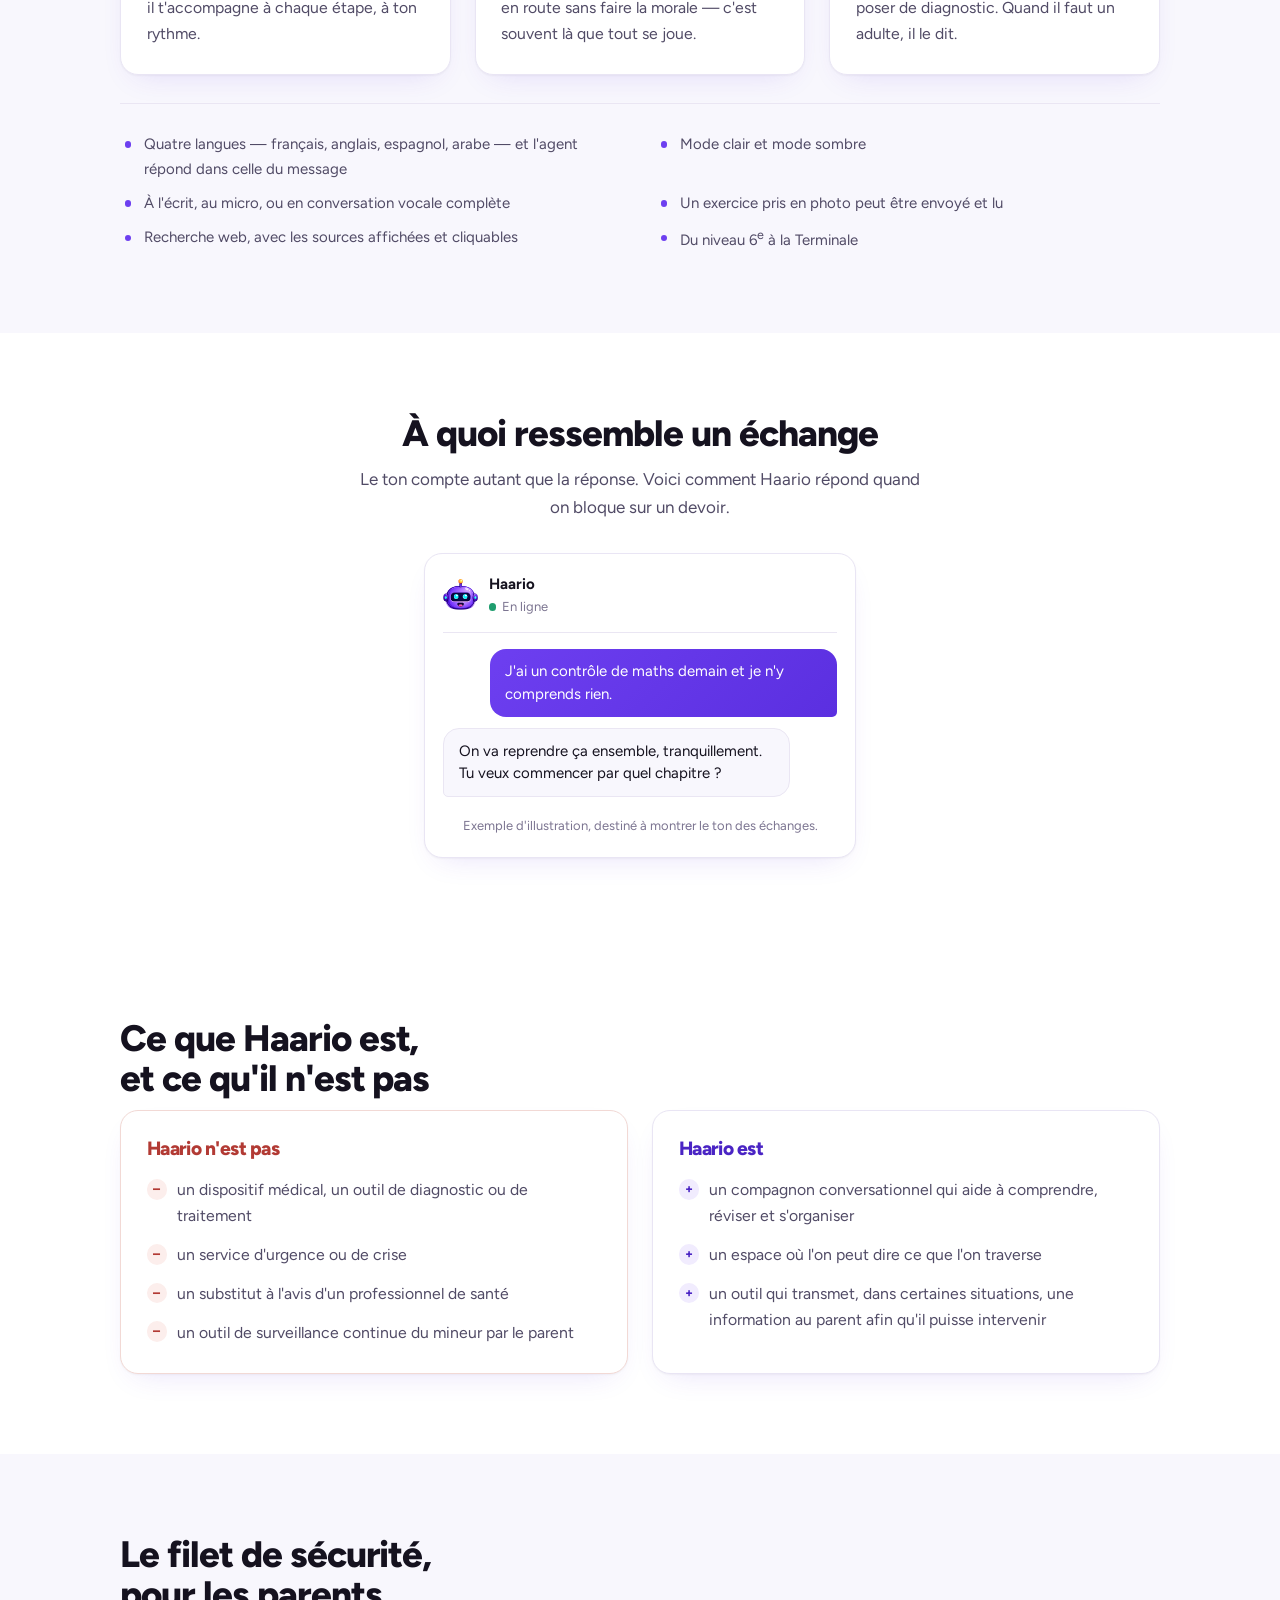
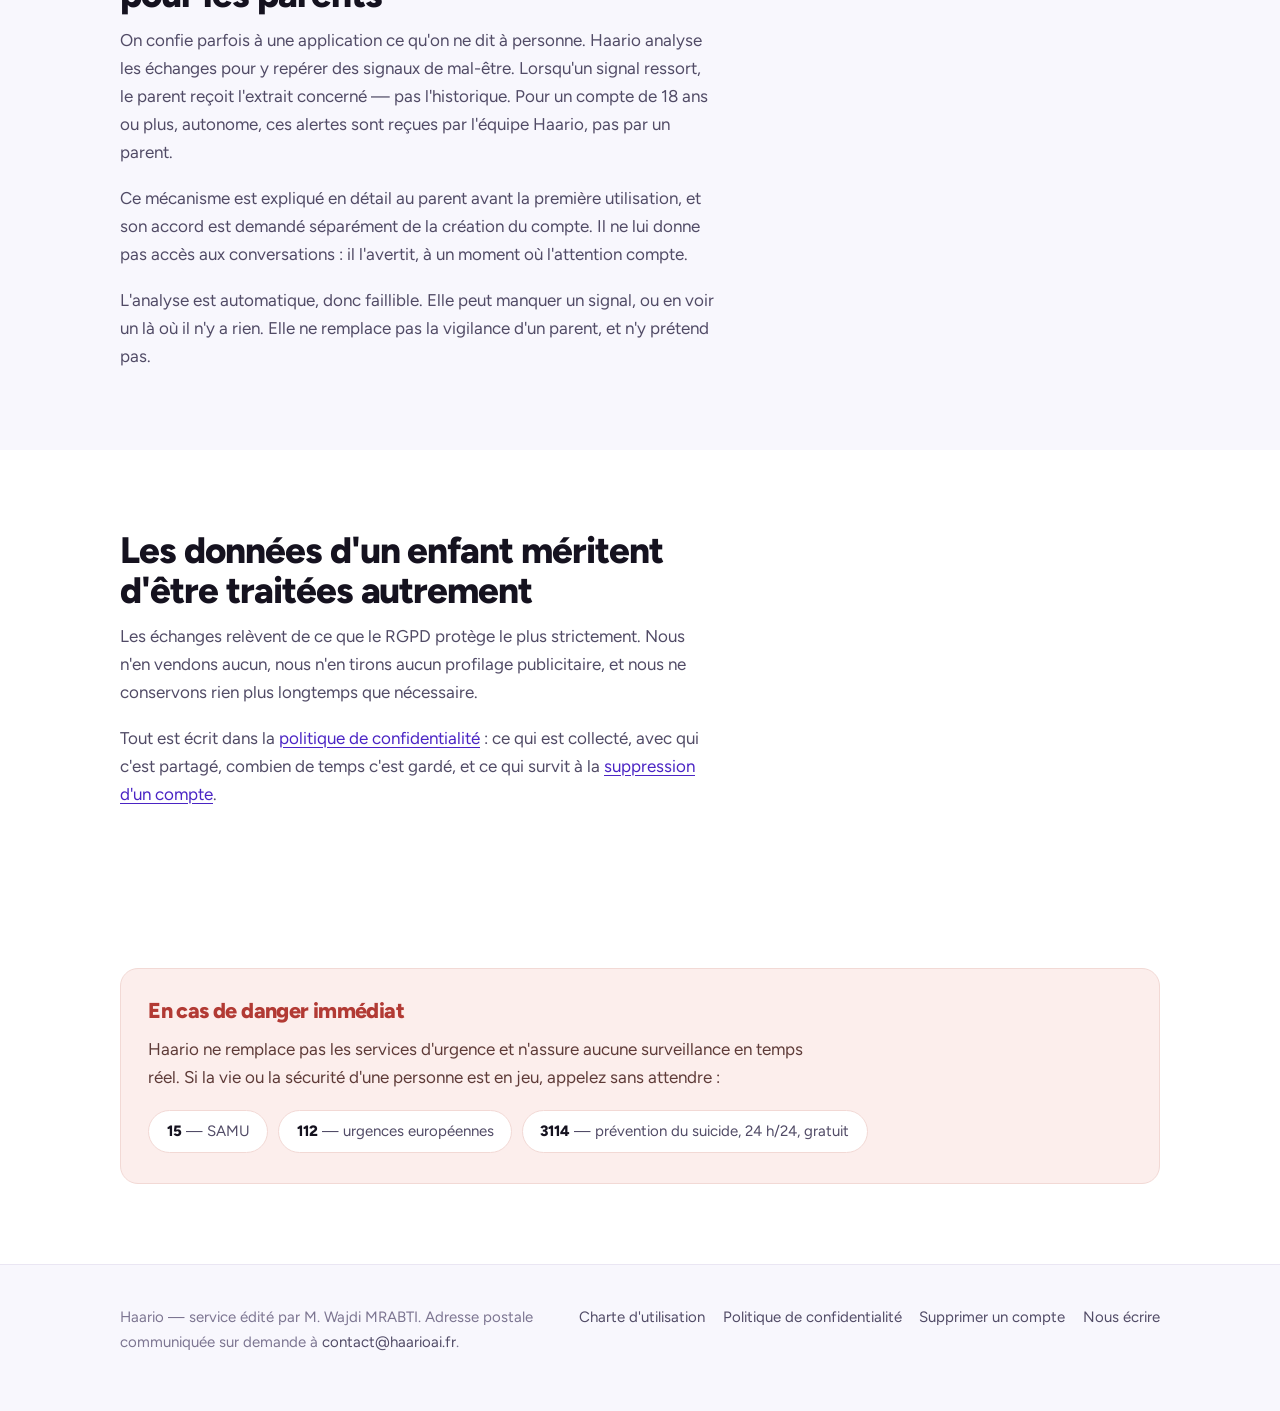
==== commit 3f8537c5: "Site: devoirs, formulations vraies pour tous les ages; meta de la charte Co-Authored-By: Claude Sonn" ====
--- a/index.html
+++ b/index.html
@@ -776,7 +776,7 @@
           <span class="icone"><svg viewBox="0 0 48 48" fill="none" aria-hidden="true"><path d="M24 7.5 3.5 16.8 24 26.1l20.5-9.3z" fill="currentColor"/><path d="M12.5 21.5V31c0 3.4 5.1 6.1 11.5 6.1S35.5 34.4 35.5 31v-9.5" stroke="currentColor" stroke-width="3.2" stroke-linecap="round" opacity=".45"/><path d="M41.5 19.4v10.2" stroke="currentColor" stroke-width="3.2" stroke-linecap="round"/><circle cx="41.5" cy="33.2" r="2.9" fill="currentColor"/></svg></span>
           <h3 data-i18n="roles.a.role">Expliquer</h3>
           <p class="pan-sous" data-i18n="roles.a.h">Quand il faut comprendre</p>
-          <p data-i18n="roles.a.p">Haario reprend la notion autrement, au niveau scolaire renseigné, et avance par questions. Devant un exercice, il guide l'étape suivante — il refuse de la faire à la place de l'élève.</p>
+          <p data-i18n="roles.a.p">Haario reprend la notion autrement, au niveau scolaire renseigné, et t'aide à avancer pas à pas. Devant un exercice, il t'accompagne à chaque étape, à ton rythme.</p>
         </article>
         <article class="pan pan--avancer">
           <span class="icone"><svg viewBox="0 0 48 48" fill="none" aria-hidden="true"><path d="M28.6 3.5 10.8 27.4h9.8L18.4 44.5 37.2 19.7h-10z" fill="currentColor"/></svg></span>
@@ -832,7 +832,6 @@
         <div class="versant versant--non">
           <h3 data-i18n="cadre.non.h">Haario n'est pas</h3>
           <ul>
-            <li data-i18n="cadre.non.1">une machine à rendre les devoirs à la place de l'élève</li>
             <li data-i18n="cadre.non.2">un dispositif médical, un outil de diagnostic ou de traitement</li>
             <li data-i18n="cadre.non.3">un service d'urgence ou de crise</li>
             <li data-i18n="cadre.non.4">un substitut à l'avis d'un professionnel de santé</li>
@@ -925,7 +924,7 @@
     "apercu.note": "An illustrative example, meant to show the tone of the exchanges.",
     "roles.titre": "It adapts to what you need, when you need it",
     "roles.a.role": "Explain", "roles.a.h": "When understanding is what's needed",
-    "roles.a.p": "Haario takes the idea from another angle, at the school level on file, and moves forward through questions. Faced with an exercise, it guides the next step — it refuses to take it in the student's place.",
+    "roles.a.p": "Haario takes the idea from another angle, at the school level on file, and helps you move forward step by step. Faced with an exercise, it supports you at every step, at your own pace.",
     "roles.b.role": "Encourage", "roles.b.h": "When it's time to move",
     "roles.b.p": "A big assignment gets broken down, a week gets planned, an evening with no motivation gets unstuck. Haario gets things moving without lecturing — that's often where everything is decided.",
     "roles.c.role": "Listen", "roles.c.h": "When talking is what matters",
@@ -938,7 +937,6 @@
     "fil.6": "From lower secondary through to the final year",
     "cadre.titre": "What Haario is, and what it is not",
     "cadre.non.h": "Haario is not",
-    "cadre.non.1": "a machine for handing in homework in the student's place",
     "cadre.non.2": "a medical device, a diagnostic or treatment tool",
     "cadre.non.3": "an emergency or crisis service",
     "cadre.non.4": "a substitute for the advice of a health professional",
@@ -984,7 +982,7 @@
     "apercu.note": "Ejemplo ilustrativo, para mostrar el tono de las conversaciones.",
     "roles.titre": "Se adapta a lo que necesitas, cuando lo necesitas",
     "roles.a.role": "Explicar", "roles.a.h": "Cuando hay que entender",
-    "roles.a.p": "Haario retoma la noción de otra manera, al nivel escolar indicado, y avanza mediante preguntas. Ante un ejercicio, guía el paso siguiente: se niega a darlo en lugar del alumno.",
+    "roles.a.p": "Haario retoma la noción de otra manera, al nivel escolar indicado, y te ayuda a avanzar paso a paso. Ante un ejercicio, te acompaña en cada paso, a tu ritmo.",
     "roles.b.role": "Animar", "roles.b.h": "Cuando hay que avanzar",
     "roles.b.p": "Un trabajo grande se divide, una semana se planifica, una tarde sin motivación se desbloquea. Haario pone en marcha sin sermonear: ahí suele jugarse todo.",
     "roles.c.role": "Escuchar", "roles.c.h": "Cuando hay que hablar",
@@ -997,7 +995,6 @@
     "fil.6": "Desde secundaria hasta el último curso",
     "cadre.titre": "Lo que Haario es, y lo que no es",
     "cadre.non.h": "Haario no es",
-    "cadre.non.1": "una máquina para entregar los deberes en lugar del alumno",
     "cadre.non.2": "un producto sanitario, ni una herramienta de diagnóstico o tratamiento",
     "cadre.non.3": "un servicio de urgencias o de crisis",
     "cadre.non.4": "un sustituto del criterio de un profesional sanitario",
@@ -1043,7 +1040,7 @@
     "apercu.note": "مثال توضيحيّ، الغرض منه إظهار نبرة المحادثات.",
     "roles.titre": "يتكيّف مع ما تحتاجه، في الوقت الذي تحتاجه",
     "roles.a.role": "الشرح", "roles.a.h": "حين يلزم الفهم",
-    "roles.a.p": "يعيد هاريو تقديم الفكرة بطريقة أخرى، وفق المستوى الدراسي المسجَّل، ويتقدّم عبر الأسئلة. أمام تمرين، يرشد إلى الخطوة التالية — ولا يقوم بها بدلاً من التلميذ.",
+    "roles.a.p": "يعيد هاريو تقديم الفكرة بطريقة أخرى، وفق المستوى الدراسي المسجَّل، ويساعدك على التقدّم خطوة خطوة. أمام تمرين، يرافقك في كل خطوة، بالإيقاع الذي يناسبك.",
     "roles.b.role": "التشجيع", "roles.b.h": "حين يلزم التقدّم",
     "roles.b.p": "الواجب الكبير يُقسَّم، والأسبوع يُنظَّم، والمساء بلا حماس يُفتَح من جديد. يحرّك هاريو الأمور دون وعظ — وهنا غالباً ما يُحسم كل شيء.",
     "roles.c.role": "الإصغاء", "roles.c.h": "حين يلزم الكلام",
@@ -1056,7 +1053,6 @@
     "fil.6": "من المرحلة الإعدادية حتى السنة النهائية",
     "cadre.titre": "ما هو هاريو، وما ليس هو",
     "cadre.non.h": "هاريو ليس",
-    "cadre.non.1": "آلة لتسليم الواجبات بدلاً من التلميذ",
     "cadre.non.2": "جهازاً طبياً ولا أداة تشخيص أو علاج",
     "cadre.non.3": "خدمة طوارئ أو أزمات",
     "cadre.non.4": "بديلاً عن رأي مختصّ في الصحة",
